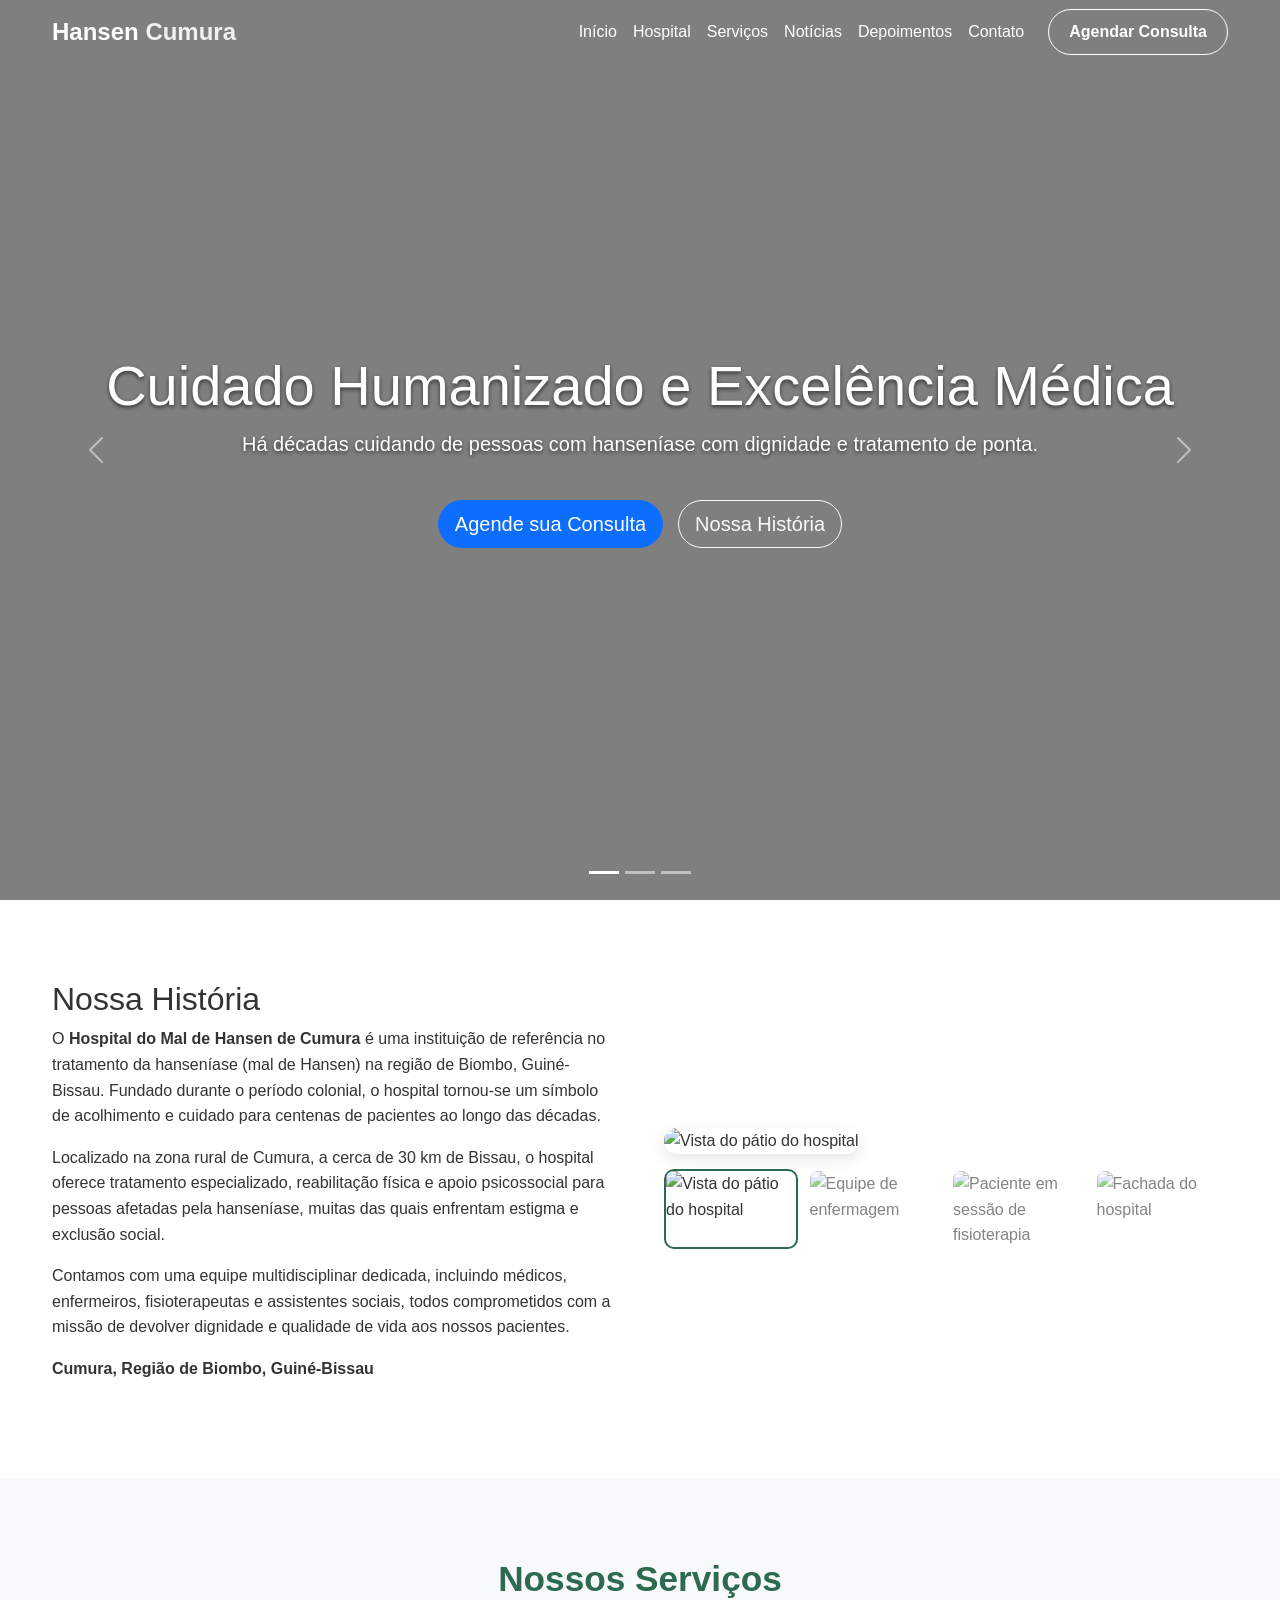
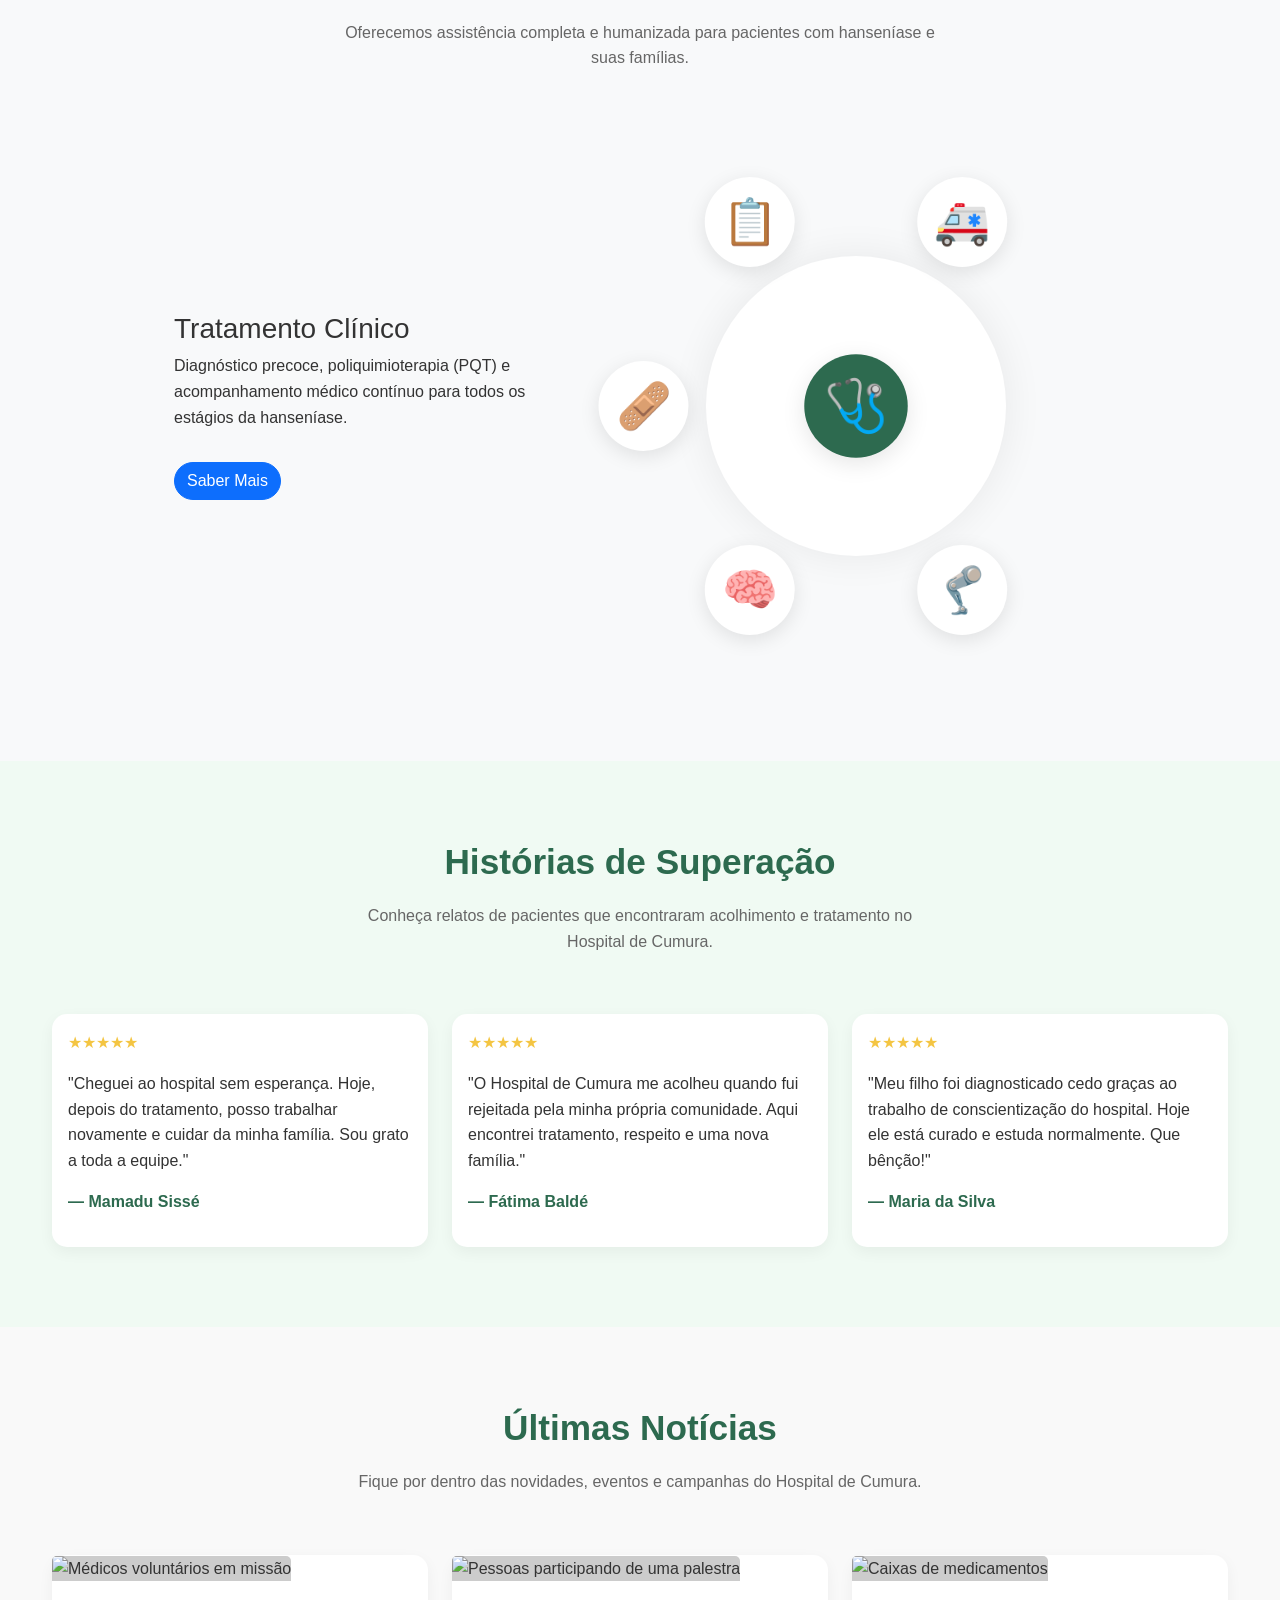
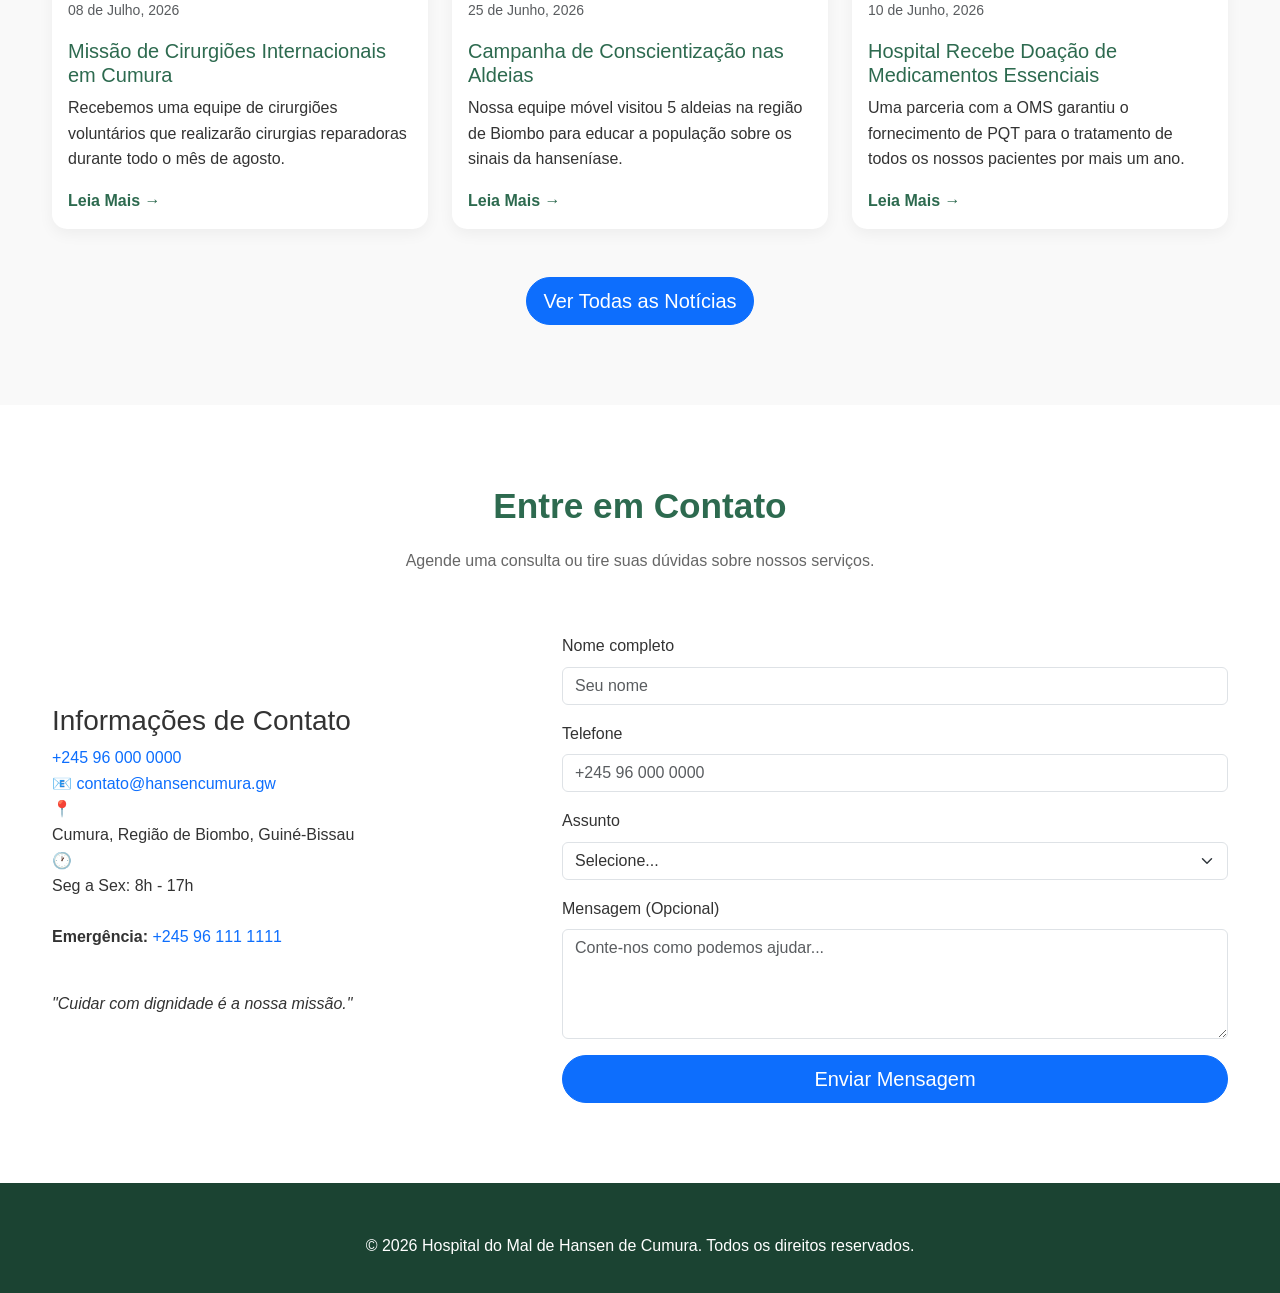
==== index.html @ 7d4d3e8c "Add files via upload" ====
<!DOCTYPE html>
<html lang="pt-BR">
<head>
    <meta charset="UTF-8">
    <meta name="viewport" content="width=device-width, initial-scale=1.0">
    <title>Hospital do Mal de Hansen de Cumura</title>
    <!-- Bootstrap CSS -->
    <link href="https://cdn.jsdelivr.net/npm/bootstrap@5.3.3/dist/css/bootstrap.min.css" rel="stylesheet" integrity="sha384-QWTKZyjpPEjISv5WaRU9OFeRpok6YctnYmDr5pNlyT2bRjXh0JMhjY6hW+ALEwIH" crossorigin="anonymous">
    <link rel="stylesheet" href="style.css">
</head>
<body>

    <!-- Preloader -->
    <div class="preloader">
        <div class="spinner"></div>
    </div>

    <!-- Header -->
    <header class="fixed-top">
        <nav class="navbar navbar-expand-lg" id="mainNavbar">
            <div class="container">
                <a class="navbar-brand logo" href="#">Hansen <span>Cumura</span></a>
                <button class="navbar-toggler" type="button" data-bs-toggle="collapse" data-bs-target="#navLinks" aria-controls="navLinks" aria-expanded="false" aria-label="Toggle navigation">
                    <span class="navbar-toggler-icon"></span>
                </button>
                <div class="collapse navbar-collapse" id="navLinks">
                    <ul class="navbar-nav ms-auto mb-2 mb-lg-0 align-items-center">
                        <li class="nav-item"><a class="nav-link" href="#home">Início</a></li>
                        <li class="nav-item"><a class="nav-link" href="#sobre">Hospital</a></li>
                        <li class="nav-item"><a class="nav-link" href="#servicos">Serviços</a></li>
                        <li class="nav-item"><a class="nav-link" href="noticias.php">Notícias</a></li>
                        <li class="nav-item"><a class="nav-link" href="#depoimentos">Depoimentos</a></li>
                        <li class="nav-item"><a class="nav-link" href="#contato">Contato</a></li>
                        <li class="nav-item ms-lg-3"><a href="#contato" class="btn btn-agendar rounded-pill">Agendar Consulta</a></li>
                    </ul>
                </div>
            </div>
        </nav>
    </header>

    <!-- Hero -->
    <section class="hero" id="home">
        <div id="heroCarousel" class="carousel slide carousel-fade" data-bs-ride="carousel" data-bs-interval="8000">
            <div class="carousel-indicators">
                <button type="button" data-bs-target="#heroCarousel" data-bs-slide-to="0" class="active" aria-current="true" aria-label="Slide 1"></button>
                <button type="button" data-bs-target="#heroCarousel" data-bs-slide-to="1" aria-label="Slide 2"></button>
                <button type="button" data-bs-target="#heroCarousel" data-bs-slide-to="2" aria-label="Slide 3"></button>
            </div>
            <div class="carousel-inner">
                <div class="carousel-item active" style="background-image: url('images/hero-1.jpg');">
                    <div class="carousel-caption d-flex flex-column justify-content-center h-100">
                        <h1 class="display-4">Cuidado Humanizado e Excelência Médica</h1>
                        <p class="lead">Há décadas cuidando de pessoas com hanseníase com dignidade e tratamento de ponta.</p>
                        <div class="hero-buttons mt-4">
                            <a href="#contato" class="btn btn-primary btn-lg rounded-pill">Agende sua Consulta</a>
                            <a href="#sobre" class="btn btn-outline-light btn-lg rounded-pill">Nossa História</a>
                        </div>
                    </div>
                </div>
                <div class="carousel-item" style="background-image: url('images/hero-2.jpg');">
                    <div class="carousel-caption d-flex flex-column justify-content-center h-100">
                        <h1 class="display-4">Reabilitação que Transforma Vidas</h1>
                        <p class="lead">Oferecemos fisioterapia e apoio para a reintegração social dos nossos pacientes.</p>
                        <div class="hero-buttons mt-4">
                            <a href="#servicos" class="btn btn-primary btn-lg rounded-pill">Nossos Serviços</a>
                            <a href="#depoimentos" class="btn btn-outline-light btn-lg rounded-pill">Histórias Reais</a>
                        </div>
                    </div>
                </div>
                <div class="carousel-item" style="background-image: url('images/hero-3.jpg');">
                    <div class="carousel-caption d-flex flex-column justify-content-center h-100">
                        <h1 class="display-4">Junte-se à Nossa Missão</h1>
                        <p class="lead">Sua doação ajuda a manter o tratamento gratuito e a combater o estigma da hanseníase.</p>
                        <div class="hero-buttons mt-4">
                            <a href="#contato" class="btn btn-primary btn-lg rounded-pill">Faça uma Doação</a>
                            <a href="noticias.php" class="btn btn-outline-light btn-lg rounded-pill">Últimas Notícias</a>
                        </div>
                    </div>
                </div>
            </div>
            <button class="carousel-control-prev" type="button" data-bs-target="#heroCarousel" data-bs-slide="prev">
                <span class="carousel-control-prev-icon" aria-hidden="true"></span>
                <span class="visually-hidden">Anterior</span>
            </button>
            <button class="carousel-control-next" type="button" data-bs-target="#heroCarousel" data-bs-slide="next">
                <span class="carousel-control-next-icon" aria-hidden="true"></span>
                <span class="visually-hidden">Próximo</span>
            </button>
        </div>
    </section>

    <!-- Sobre -->
    <section id="sobre">
        <div class="container">
            <div class="row align-items-center g-5">
                <div class="col-lg-6 fade-up">
                    <h2>Nossa História</h2>
                    <p>O <strong>Hospital do Mal de Hansen de Cumura</strong> é uma instituição de referência no tratamento da hanseníase (mal de Hansen) na região de Biombo, Guiné-Bissau. Fundado durante o período colonial, o hospital tornou-se um símbolo de acolhimento e cuidado para centenas de pacientes ao longo das décadas.</p>
                    <p>Localizado na zona rural de Cumura, a cerca de 30 km de Bissau, o hospital oferece tratamento especializado, reabilitação física e apoio psicossocial para pessoas afetadas pela hanseníase, muitas das quais enfrentam estigma e exclusão social.</p>
                    <p>Contamos com uma equipe multidisciplinar dedicada, incluindo médicos, enfermeiros, fisioterapeutas e assistentes sociais, todos comprometidos com a missão de devolver dignidade e qualidade de vida aos nossos pacientes.</p>
                    <p><strong>Cumura, Região de Biombo, Guiné-Bissau</strong></p>
                </div>
                <div class="col-lg-6 fade-up">
                    <div class="galeria-main-image">
                        <img src="img/patio_3.jpeg" alt="Vista do pátio do hospital" id="mainGalleryImage">
                    </div>
                    <div class="galeria-thumbnails">
                        <img src="img/patio_1.jpeg" alt="Vista do pátio do hospital" class="thumbnail active">
                        <img src="img/patio_10.jpeg" alt="Equipe de enfermagem" class="thumbnail">
                        <img src="img/patio_2.jpeg" alt="Paciente em sessão de fisioterapia" class="thumbnail">
                        <img src="img/patio_6.jpeg" alt="Fachada do hospital" class="thumbnail">
                    </div>
                </div>
            </div>
        </div>
    </section>

    <!-- Serviços -->
    <section id="servicos" class="servicos-circle-bg">
        <div class="container">
            <h2 class="section-title fade-up">Nossos Serviços</h2>
            <p class="section-subtitle fade-up">Oferecemos assistência completa e humanizada para pacientes com hanseníase e suas famílias.</p>

            <div class="services-circle-container fade-up">
                <div class="service-details-content">
                    <h3 id="service-circle-title"></h3>
                    <p id="service-circle-details"></p>
                    <a href="#contato" class="btn btn-primary rounded-pill mt-3">Saber Mais</a>
                </div>
                <div class="service-wheel-wrapper">
                    <div class="service-wheel">
                        <!-- Itens serão gerados por JS -->
                    </div>
                </div>
            </div>
        </div>
    </section>

    <!-- Depoimentos -->
    <section class="depoimentos" id="depoimentos">
        <div class="container">
            <h2 class="section-title fade-up">Histórias de Superação</h2>
            <p class="section-subtitle fade-up">Conheça relatos de pacientes que encontraram acolhimento e tratamento no Hospital de Cumura.</p>
            <div class="row g-4">
                <div class="col-lg-4 fade-up">
                    <div class="depoimento-card card h-100">
                        <div class="card-body">
                            <div class="stars">★★★★★</div>
                            <p class="card-text">"Cheguei ao hospital sem esperança. Hoje, depois do tratamento, posso trabalhar novamente e cuidar da minha família. Sou grato a toda a equipe."</p>
                            <p class="paciente">— Mamadu Sissé</p>
                        </div>
                    </div>
                </div>
                <div class="col-lg-4 fade-up">
                    <div class="depoimento-card card h-100">
                        <div class="card-body">
                            <div class="stars">★★★★★</div>
                            <p class="card-text">"O Hospital de Cumura me acolheu quando fui rejeitada pela minha própria comunidade. Aqui encontrei tratamento, respeito e uma nova família."</p>
                            <p class="paciente">— Fátima Baldé</p>
                        </div>
                    </div>
                </div>
                <div class="col-lg-4 fade-up">
                    <div class="depoimento-card card h-100">
                        <div class="card-body">
                            <div class="stars">★★★★★</div>
                            <p class="card-text">"Meu filho foi diagnosticado cedo graças ao trabalho de conscientização do hospital. Hoje ele está curado e estuda normalmente. Que bênção!"</p>
                            <p class="paciente">— Maria da Silva</p>
                        </div>
                    </div>
                </div>
            </div>
        </div>
    </section>

    <!-- Notícias -->
    <section id="noticias">
        <div class="container">
            <h2 class="section-title fade-up">Últimas Notícias</h2>
            <p class="section-subtitle fade-up">Fique por dentro das novidades, eventos e campanhas do Hospital de Cumura.</p>
            <div class="row g-4">
                <!-- Exemplo de notícia 1 -->
                <div class="col-lg-4 col-md-6 fade-up">
                    <div class="card-noticia card h-100">
                        <picture>
                            <source srcset="images/medicos-estrangeiros.webp" type="image/webp">
                            <img src="images/medicos-estrangeiros.jpg" class="card-img-top" alt="Médicos voluntários em missão" loading="lazy" decoding="async" style="background-color: #ccc;">
                        </picture>
                        <div class="card-body d-flex flex-column">
                            <p class="card-text"><small class="text-muted">08 de Julho, 2026</small></p>
                            <h5 class="card-title">Missão de Cirurgiões Internacionais em Cumura</h5>
                            <p class="card-text">Recebemos uma equipe de cirurgiões voluntários que realizarão cirurgias reparadoras durante todo o mês de agosto.</p>
                            <a href="noticias.php?id=missao-cirurgioes-2026" class="btn-leia-mais mt-auto">Leia Mais →</a>
                        </div>
                    </div>
                </div>
                <div class="col-lg-4 col-md-6 fade-up">
                    <div class="card-noticia card h-100">
                        <picture>
                            <source srcset="images/campanha-conscientizacao.webp" type="image/webp">
                            <img src="images/campanha-conscientizacao.jpg" class="card-img-top" alt="Pessoas participando de uma palestra" loading="lazy" decoding="async" style="background-color: #ccc;">
                        </picture>
                        <div class="card-body d-flex flex-column">
                            <p class="card-text"><small class="text-muted">25 de Junho, 2026</small></p>
                            <h5 class="card-title">Campanha de Conscientização nas Aldeias</h5>
                            <p class="card-text">Nossa equipe móvel visitou 5 aldeias na região de Biombo para educar a população sobre os sinais da hanseníase.</p>
                            <a href="noticias.php?id=campanha-conscientizacao-jun-2026" class="btn-leia-mais mt-auto">Leia Mais →</a>
                        </div>
                    </div>
                </div>
                <div class="col-lg-4 col-md-6 fade-up">
                    <div class="card-noticia card h-100">
                        <picture>
                            <source srcset="images/doacao-medicamentos.webp" type="image/webp">
                            <img src="images/doacao-medicamentos.jpg" class="card-img-top" alt="Caixas de medicamentos" loading="lazy" decoding="async" style="background-color: #ccc;">
                        </picture>
                        <div class="card-body d-flex flex-column">
                            <p class="card-text"><small class="text-muted">10 de Junho, 2026</small></p>
                            <h5 class="card-title">Hospital Recebe Doação de Medicamentos Essenciais</h5>
                            <p class="card-text">Uma parceria com a OMS garantiu o fornecimento de PQT para o tratamento de todos os nossos pacientes por mais um ano.</p>
                            <a href="noticias.php?id=doacao-medicamentos-oms-2026" class="btn-leia-mais mt-auto">Leia Mais →</a>
                        </div>
                    </div>
                </div>
            </div>
            <div class="text-center mt-5 fade-up">
                <a href="noticias.php" class="btn btn-primary btn-lg rounded-pill">Ver Todas as Notícias</a>
            </div>
        </div>
    </section>

    <!-- Contato / Agendamento -->
    <section id="contato">
        <div class="container">
            <h2 class="section-title fade-up">Entre em Contato</h2>
            <p class="section-subtitle fade-up">Agende uma consulta ou tire suas dúvidas sobre nossos serviços.</p>
            <div class="row g-5 align-items-center">
                <div class="col-lg-5 fade-up">
                    <h3>Informações de Contato</h3>
                    <div class="info-item"><span></span> <a href="tel:+245960000000" class="text-decoration-none">+245 96 000 0000</a></div>
                    <div class="info-item"><span>📧</span> <a href="mailto:contato@hansencumura.gw" class="text-decoration-none">contato@hansencumura.gw</a></div>
                    <div class="info-item"><span>📍</span> <p class="mb-0">Cumura, Região de Biombo, Guiné-Bissau</p></div>
                    <div class="info-item"><span>🕐</span> <p class="mb-0">Seg a Sex: 8h - 17h</p></div>
                    <br>
                    <p><strong>Emergência:</strong> <a href="tel:+245961111111" class="text-decoration-none">+245 96 111 1111</a></p>
                    <br>
                    <p><em>"Cuidar com dignidade é a nossa missão."</em></p>
                </div>
                <div class="col-lg-7 fade-up">
                    <form id="formAgendamento">
                        <div class="mb-3">
                            <label for="nome" class="form-label">Nome completo</label>
                            <input type="text" class="form-control" id="nome" placeholder="Seu nome" required>
                        </div>
                        <div class="mb-3">
                            <label for="telefone" class="form-label">Telefone</label>
                            <input type="tel" class="form-control" id="telefone" placeholder="+245 96 000 0000" required>
                        </div>
                        <div class="mb-3">
                            <label for="assunto" class="form-label">Assunto</label>
                            <select class="form-select" id="assunto" required>
                                <option value="">Selecione...</option>
                                <option>Agendamento de Consulta</option>
                                <option>Informações sobre Tratamento</option>
                                <option>Visita Domiciliar</option>
                                <option>Apoio Psicossocial</option>
                                <option>Doações e Parcerias</option>
                                <option>Outro</option>
                            </select>
                        </div>
                        <div class="mb-3">
                            <label for="mensagem" class="form-label">Mensagem (Opcional)</label>
                            <textarea class="form-control" id="mensagem" rows="4" placeholder="Conte-nos como podemos ajudar..."></textarea>
                        </div>
                        <button type="submit" class="btn btn-primary w-100 btn-lg rounded-pill btn-submit">Enviar Mensagem</button>
                    </form>
                </div>
            </div>
        </div>
    </section>

    <!-- Footer -->
    <footer class="text-white text-center">
        <div class="container">
            <p class="mb-1">&copy; 2026 Hospital do Mal de Hansen de Cumura. Todos os direitos reservados.</p>
        </div>
    </footer>

    <!-- Botão Voltar ao Topo -->
    <button id="backToTopBtn" title="Voltar ao topo">↑</button>

    <!-- Service Modal -->
    <div class="modal fade" id="serviceModal" tabindex="-1" aria-labelledby="serviceModalLabel" aria-hidden="true">
      <div class="modal-dialog modal-dialog-centered modal-lg">
        <div class="modal-content">
          <div class="modal-header">
            <h5 class="modal-title" id="serviceModalLabel">
                <span class="modal-icon me-2"></span>
                <span class="modal-title-text"></span>
            </h5>
            <button type="button" class="btn-close" data-bs-dismiss="modal" aria-label="Close"></button>
          </div>
          <div class="modal-body">
          </div>
          <div class="modal-footer">
            <button type="button" class="btn btn-secondary rounded-pill" data-bs-dismiss="modal">Fechar</button>
            <a href="#contato" class="btn btn-primary rounded-pill" id="modalAgendarBtn">Agendar Consulta</a>
          </div>
        </div>
      </div>
    </div>

    <!-- Bootstrap JS Bundle -->
    <script src="https://cdn.jsdelivr.net/npm/bootstrap@5.3.3/dist/js/bootstrap.bundle.min.js" integrity="sha384-YvpcrYf0tY3lHB60NNkmXc5s9fDVZLESaAA55NDzOxhy9GkcIdslK1eN7N6jIeHz" crossorigin="anonymous"></script>
    <script src="script.js"></script>
</body>
</html>
---- style.css ----
/* ============================================
   RESET E CONFIGURAÇÕES GLOBAIS
   (Bootstrap já faz a maior parte do reset)
   ============================================ */
* {
    margin: 0;
    padding: 0;
    box-sizing: border-box;
}

:root {
    --bs-primary: #2d6a4f;
    --bs-primary-rgb: 45, 106, 79;
    --bs-secondary: #40916c;
    --bs-secondary-rgb: 64, 145, 108;
    --bs-body-font-family: 'Segoe UI', Tahoma, Geneva, Verdana, sans-serif;
    --bs-body-color: #333;
}

body {
    font-family: var(--bs-body-font-family);
    line-height: 1.6;
    color: var(--bs-body-color);
    scroll-padding-top: 70px; /* Ajusta o alvo do scroll por causa do header fixo */
}

.container {
    max-width: 1200px;
}

section {
    padding: 80px 20px;
}

.section-title {
    text-align: center;
    font-size: 2.2rem;
    font-weight: 700;
    color: #2d6a4f;
    margin-bottom: 20px;
}

.section-subtitle {
    text-align: center;
    max-width: 600px;
    margin: 0 auto 60px;
    color: #666;
}

/* ============================================
   HEADER / NAVEGAÇÃO
   ============================================ */
.navbar {
    transition: background-color 0.4s ease, box-shadow 0.4s ease;
}

.logo {
    font-size: 1.5rem;
    font-weight: 700;
}

/* Estilos do Header Transparente */
.navbar:not(.scrolled) {
    background: transparent !important;
}

.navbar:not(.scrolled) .logo { color: #fff; }
.navbar:not(.scrolled) .logo span { color: #f0f0f0; }
.navbar:not(.scrolled) .nav-link { color: #fff; }
.navbar:not(.scrolled) .nav-link:hover { color: rgba(255, 255, 255, 0.8); }
.navbar:not(.scrolled) .btn-agendar {
    border-color: #fff;
    color: #fff !important;
}
.navbar:not(.scrolled) .navbar-toggler-icon {
    background-image: url("data:image/svg+xml,%3csvg xmlns='http://www.w3.org/2000/svg' viewBox='0 0 30 30'%3e%3cpath stroke='rgba%28255, 255, 255, 1%29' stroke-linecap='round' stroke-miterlimit='10' stroke-width='2' d='M4 7h22M4 15h22M4 23h22'/%3e%3c/svg%3e");
}

/* Estilos do Header com Scroll */
.navbar.scrolled {
    background: #fff !important;
    box-shadow: 0 2px 10px rgba(0, 0, 0, 0.1);
}

.navbar.scrolled .logo { color: #2d6a4f; }
.navbar.scrolled .logo span { color: #1b4332; }
.navbar.scrolled .nav-link { color: #333; }
.navbar.scrolled .nav-link:hover { color: #2d6a4f; }
.navbar.scrolled .btn-agendar {
    background-color: var(--bs-primary);
    border-color: var(--bs-primary);
    color: #fff !important;
}
.navbar.scrolled .btn-agendar:hover {
    background-color: #1b4332;
    border-color: #1b4332;
}

.btn-agendar {
    padding: 10px 20px;
    font-weight: 600;
}

/* ============================================
   HERO
   ============================================ */
.hero {
    padding: 0;
    height: 100vh;
    color: #fff;
}

.carousel, .carousel-inner, .carousel-item {
    height: 100%;
}

.carousel-item {
    background-size: cover;
    background-position: center;
}

.carousel-item::before {
    content: '';
    position: absolute;
    top: 0;
    left: 0;
    width: 100%;
    height: 100%;
    background: rgba(0, 0, 0, 0.5);
}

.carousel-caption {
    position: static;
}

.carousel-caption h1, .carousel-caption .lead {
    text-shadow: 0 2px 4px rgba(0,0,0,0.6);
}

/* Animação do texto do slide */
.carousel-item .carousel-caption > * {
    opacity: 0;
    transform: translateY(30px);
    transition: opacity 0.8s cubic-bezier(0.23, 1, 0.32, 1), transform 0.8s cubic-bezier(0.23, 1, 0.32, 1);
}

.carousel-item.active .carousel-caption > * {
    opacity: 1;
    transform: translateY(0);
}

/* Atraso para criar efeito escalonado (stagger) */
.carousel-item.active .carousel-caption h1 { transition-delay: 0.4s; }
.carousel-item.active .carousel-caption .lead { transition-delay: 0.6s; }
.carousel-item.active .carousel-caption .hero-buttons { transition-delay: 0.8s; }

.hero-buttons {
    display: flex;
    gap: 15px;
    justify-content: center;
    flex-wrap: wrap;
}

/* ============================================
   BOTÕES
   ============================================ */
.btn-primary:hover {
    transform: translateY(-2px);
    box-shadow: 0 5px 15px rgba(0, 0, 0, 0.2);
}

/* ============================================
   SOBRE
   ============================================ */
.sobre-text {
    flex: 1;
    min-width: 300px;
}

.galeria-main-image img {
    width: 100%;
    height: 350px;
    object-fit: cover;
    border-radius: 15px;
    box-shadow: 0 5px 15px rgba(0,0,0,0.1);
    transition: all 0.3s ease;
    margin-bottom: 15px;
}

.galeria-thumbnails {
    display: grid;
    grid-template-columns: repeat(4, 1fr);
    gap: 10px;
}

.galeria-thumbnails .thumbnail {
    width: 100%;
    height: 80px;
    object-fit: cover;
    border-radius: 10px;
    cursor: pointer;
    opacity: 0.6;
    transition: opacity 0.3s, transform 0.3s;
    border: 2px solid transparent;
}

.galeria-thumbnails .thumbnail:hover {
    opacity: 1;
    transform: scale(1.05);
}

.galeria-thumbnails .thumbnail.active {
    opacity: 1;
    border-color: var(--bs-primary);
}

/* ============================================
   SERVIÇOS (CARDS)
   ============================================ */
.service-card {
    cursor: pointer;
}

.card {
    border: none;
    border-radius: 15px !important;
    transition: transform 0.3s, box-shadow 0.3s;
}

.card:hover {
    transform: translateY(-5px);
    box-shadow: 0 10px 30px rgba(0, 0, 0, 0.1) !important;
}

.card-icon {
    font-size: 2.5rem;
    margin-bottom: 15px;
    color: var(--bs-primary);
}

.card-title {
    color: var(--bs-primary);
    font-size: 1.25rem;
}

/* ============================================
   SERVIÇOS (CÍRCULO ROTATIVO)
   ============================================ */
.servicos-circle-bg {
    background-color: #f8f9fa;
    overflow: hidden;
}

.services-circle-container {
    display: flex;
    align-items: center;
    justify-content: center;
    gap: 2rem;
    min-height: 550px;
    position: relative;
}

.service-wheel-wrapper {
    position: relative;
    width: 500px;
    height: 500px;
    flex-shrink: 0;
}

.service-wheel {
    position: relative;
    width: 100%;
    height: 100%;
    border-radius: 50%;
    transition: transform 1.2s cubic-bezier(0.77, 0, 0.175, 1);
    /* A animação de rotação será controlada por JS */
}

.service-wheel::before {
    content: '';
    position: absolute;
    top: 50%;
    left: 50%;
    transform: translate(-50%, -50%);
    width: 60%;
    height: 60%;
    background: #fff;
    border-radius: 50%;
    box-shadow: 0 0 40px rgba(0,0,0,0.07);
}

.service-circle-item {
    position: absolute;
    top: 50%;
    left: 50%;
    width: 90px;
    height: 90px;
    margin: -45px; /* Metade da largura/altura para centralizar a origem da transformação */
    border-radius: 50%;
    background: #fff;
    display: flex;
    justify-content: center;
    align-items: center;
    box-shadow: 0 5px 20px rgba(0,0,0,0.1);
    cursor: pointer;
    transition: transform 0.4s ease, background-color 0.4s ease;
    z-index: 10;
}

.service-circle-item .service-icon {
    font-size: 2.8rem;
    transition: transform 0.4s ease;
}

.service-circle-item.active {
    background-color: var(--bs-primary);
    color: #fff;
    transform: scale(1.15) !important; /* !important para sobrepor o transform de posicionamento */
    z-index: 20;
}

.service-details-content {
    max-width: 400px;
    text-align: left;
    position: relative;
    z-index: 5;
}

.service-details-content h3,
.service-details-content p {
    transition: opacity 0.5s ease-in-out;
}

.service-details-content.fade-out h3,
.service-details-content.fade-out p {
    opacity: 0;
}

/* ============================================
   DEPOIMENTOS
   ============================================ */
.depoimentos {
    background: #f0faf3;
}

.depoimento-card {
    box-shadow: 0 5px 15px rgba(0, 0, 0, 0.05) !important;
}

.stars {
    color: #f4c542;
    margin-bottom: 15px;
}

.paciente {
    font-weight: 600;
    color: var(--bs-primary);
    font-style: normal;
}

/* ============================================
   NOTÍCIAS
   ============================================ */
#noticias {
    background: #f9f9f9;
}

.card-noticia {
    box-shadow: 0 5px 15px rgba(0, 0, 0, 0.05) !important;
}

.card-noticia .card-img-top {
    height: 200px;
    object-fit: cover;
}

.btn-leia-mais {
    color: var(--bs-primary);
    text-decoration: none;
    font-weight: 600;
    align-self: flex-start;
}

.btn-leia-mais:hover {
    text-decoration: underline;
}

/* ============================================
   CONTATO / FORMULÁRIO
   ============================================ */
.contato-info h3 {
    color: var(--bs-primary);
    margin-bottom: 20px;
}

.contato-info .info-item {
    margin-bottom: 15px;
    color: #555 !important;
    display: flex;
    align-items: center;
    gap: 15px;
    font-size: 1rem;
}

.contato-info .info-item a, .contato-info p a {
    color: #555 !important;
    text-decoration: none;
}

.form-control:focus, .form-select:focus {
    box-shadow: none;
    border-color: var(--bs-primary);
}

/* ============================================
   MODAL
   ============================================ */
.modal-header {
    border-bottom: 1px solid #dee2e6;
}

.modal-title {
    color: var(--bs-primary);
    display: flex;
    align-items: center;
}

.modal-icon {
    font-size: 1.8rem;
}

/* ============================================
   FOOTER
   ============================================ */
footer {
    background: #1b4332;
    padding: 50px 20px 30px;
}

.footer-trust {
    display: flex;
    justify-content: center;
    align-items: center;
    gap: 40px;
    margin-bottom: 30px;
    flex-wrap: wrap;
}

.trust-seal {
    display: flex;
    align-items: center;
    gap: 10px;
    opacity: 0.8;
    transition: opacity 0.3s;
}

.trust-seal:hover {
    opacity: 1;
}

.trust-seal span {
    font-size: 2.5rem;
}

.trust-seal p {
    font-size: 0.9rem;
    margin: 0;
}

/* ============================================
   ANIMAÇÕES (ON SCROLL)
   ============================================ */
.fade-up {
    opacity: 0;
    transform: translateY(30px);
    transition: opacity 0.6s ease-out, transform 0.6s ease-out;
    transition-delay: var(--stagger-delay, 0s);
}

.fade-up.visible {
    opacity: 1;
    transform: translateY(0);
}

/* ============================================
   BOTÃO "VOLTAR AO TOPO"
   ============================================ */
#backToTopBtn {
    position: fixed;
    bottom: 30px;
    right: 30px;
    z-index: 99;
    border: none;
    background-color: var(--bs-primary);
    color: white;
    cursor: pointer;
    border-radius: 50%;
    width: 50px;
    height: 50px;
    font-size: 24px;
    box-shadow: 0 4px 12px rgba(0, 0, 0, 0.15);
    opacity: 0;
    visibility: hidden;
    transform: translateY(20px);
    transition: opacity 0.3s, visibility 0.3s, transform 0.3s;
}

#backToTopBtn.show {
    opacity: 1;
    visibility: visible;
    transform: translateY(0);
}

#backToTopBtn:hover {
    background-color: #1b4332;
}

/* ============================================
   PRELOADER
   ============================================ */
.preloader {
    position: fixed;
    top: 0;
    left: 0;
    width: 100%;
    height: 100%;
    background: #fff;
    display: flex;
    justify-content: center;
    align-items: center;
    z-index: 9999;
    transition: opacity 0.5s ease, visibility 0.5s ease;
}

.preloader.hidden {
    opacity: 0;
    visibility: hidden;
}

.spinner {
    width: 50px;
    height: 50px;
    border: 5px solid #f3f3f3;
    border-top: 5px solid var(--bs-primary);
    border-radius: 50%;
    animation: spin 1s linear infinite;
}

@keyframes spin {
    0% { transform: rotate(0deg); }
    100% { transform: rotate(360deg); }
}

/* ============================================
   RESPONSIVO
   ============================================ */
@media (max-width: 768px) {
    section {
        padding: 50px 20px;
    }

    .section-title {
        font-size: 1.8rem;
    }

    .section-subtitle {
        margin-bottom: 40px;
    }

    .hero {
        height: 70vh;
    }

    .galeria-thumbnails {
        grid-template-columns: repeat(auto-fit, minmax(70px, 1fr));
    }

    .services-circle-container {
        flex-direction: column;
        gap: 3rem;
    }
    .service-details-content {
        text-align: center;
        max-width: 500px;
        order: 1; /* Show text first */
    }
    .service-wheel-wrapper {
        order: 2;
    }
}

@media (max-width: 576px) {
    .service-wheel-wrapper {
        width: 320px;
        height: 320px;
    }
    .service-circle-item {
        width: 65px;
        height: 65px;
        margin: -32.5px;
    }
}

@media (max-width: 480px) {
    .hero-buttons .btn {
        width: 100%;
    }

    .footer-trust {
        gap: 25px;
    }

    #backToTopBtn {
        width: 45px;
        height: 45px;
        font-size: 20px;
        bottom: 20px;
        right: 20px;
    }
}
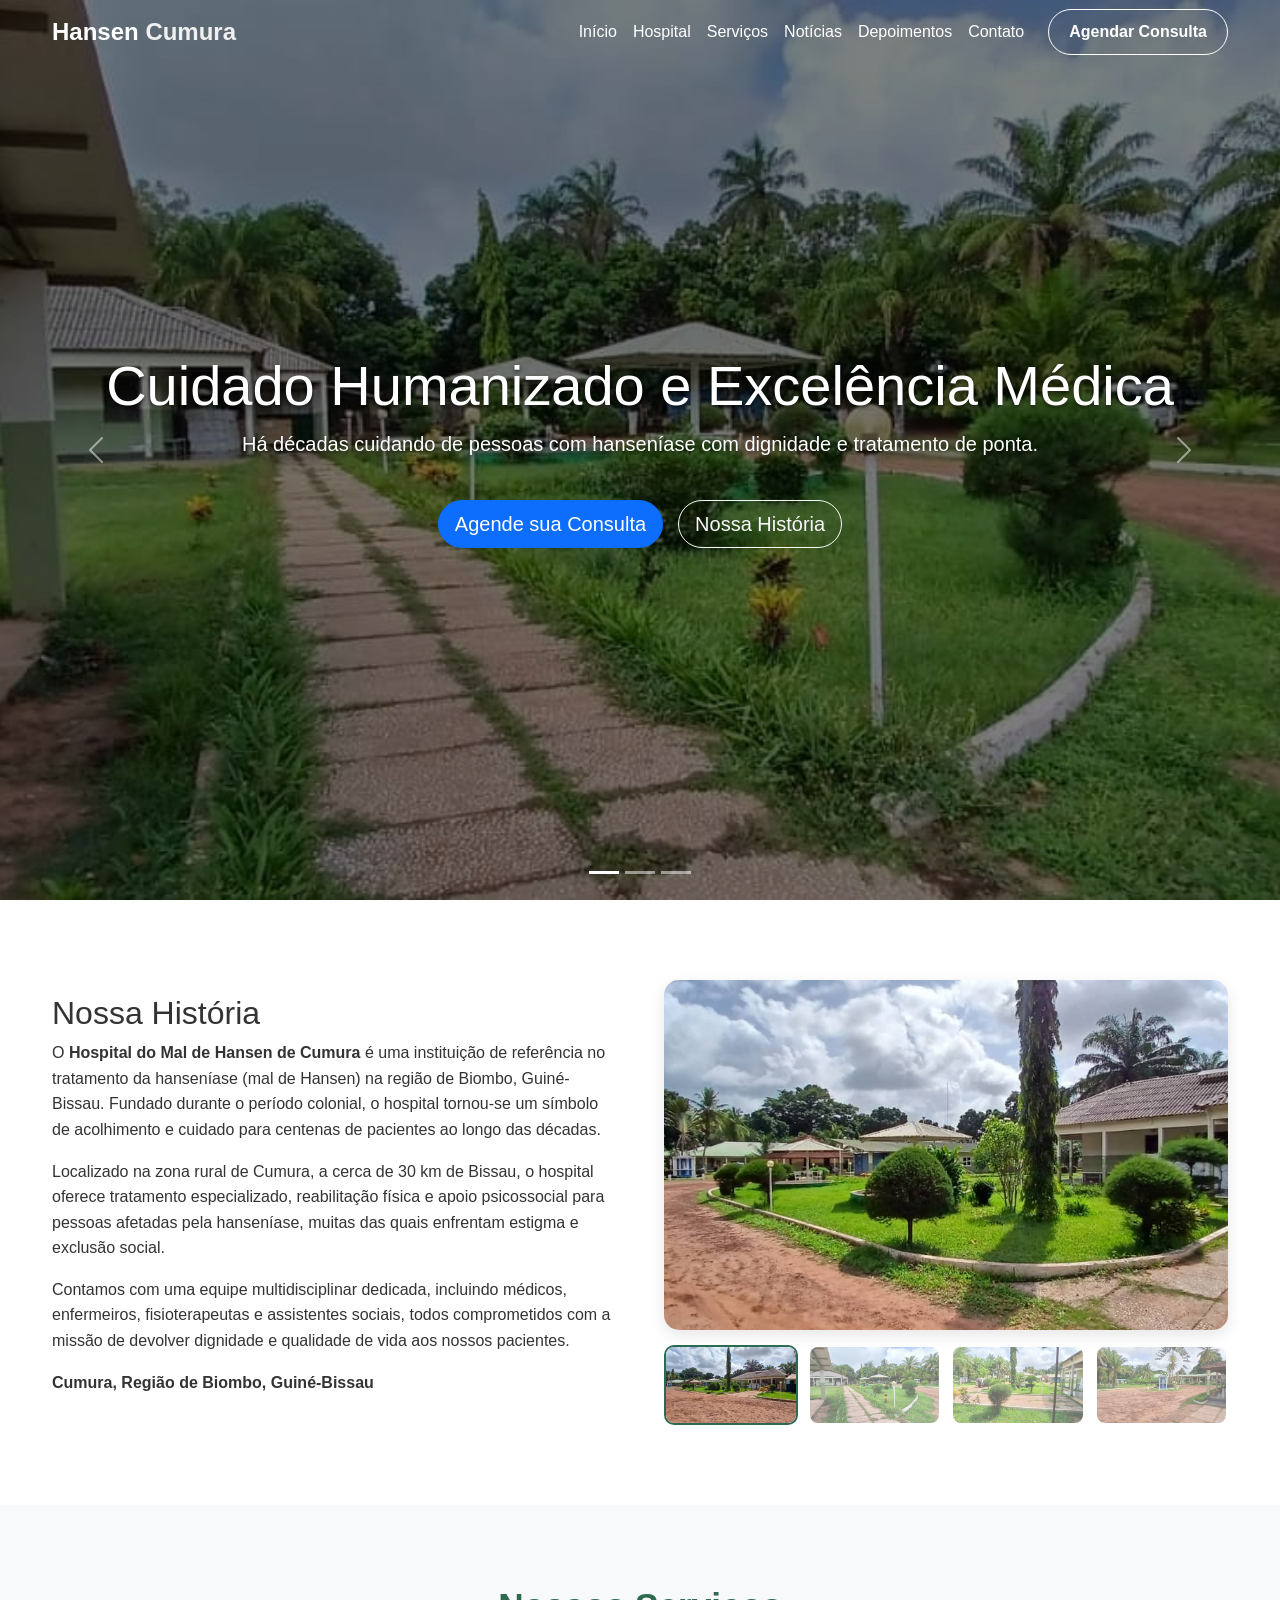
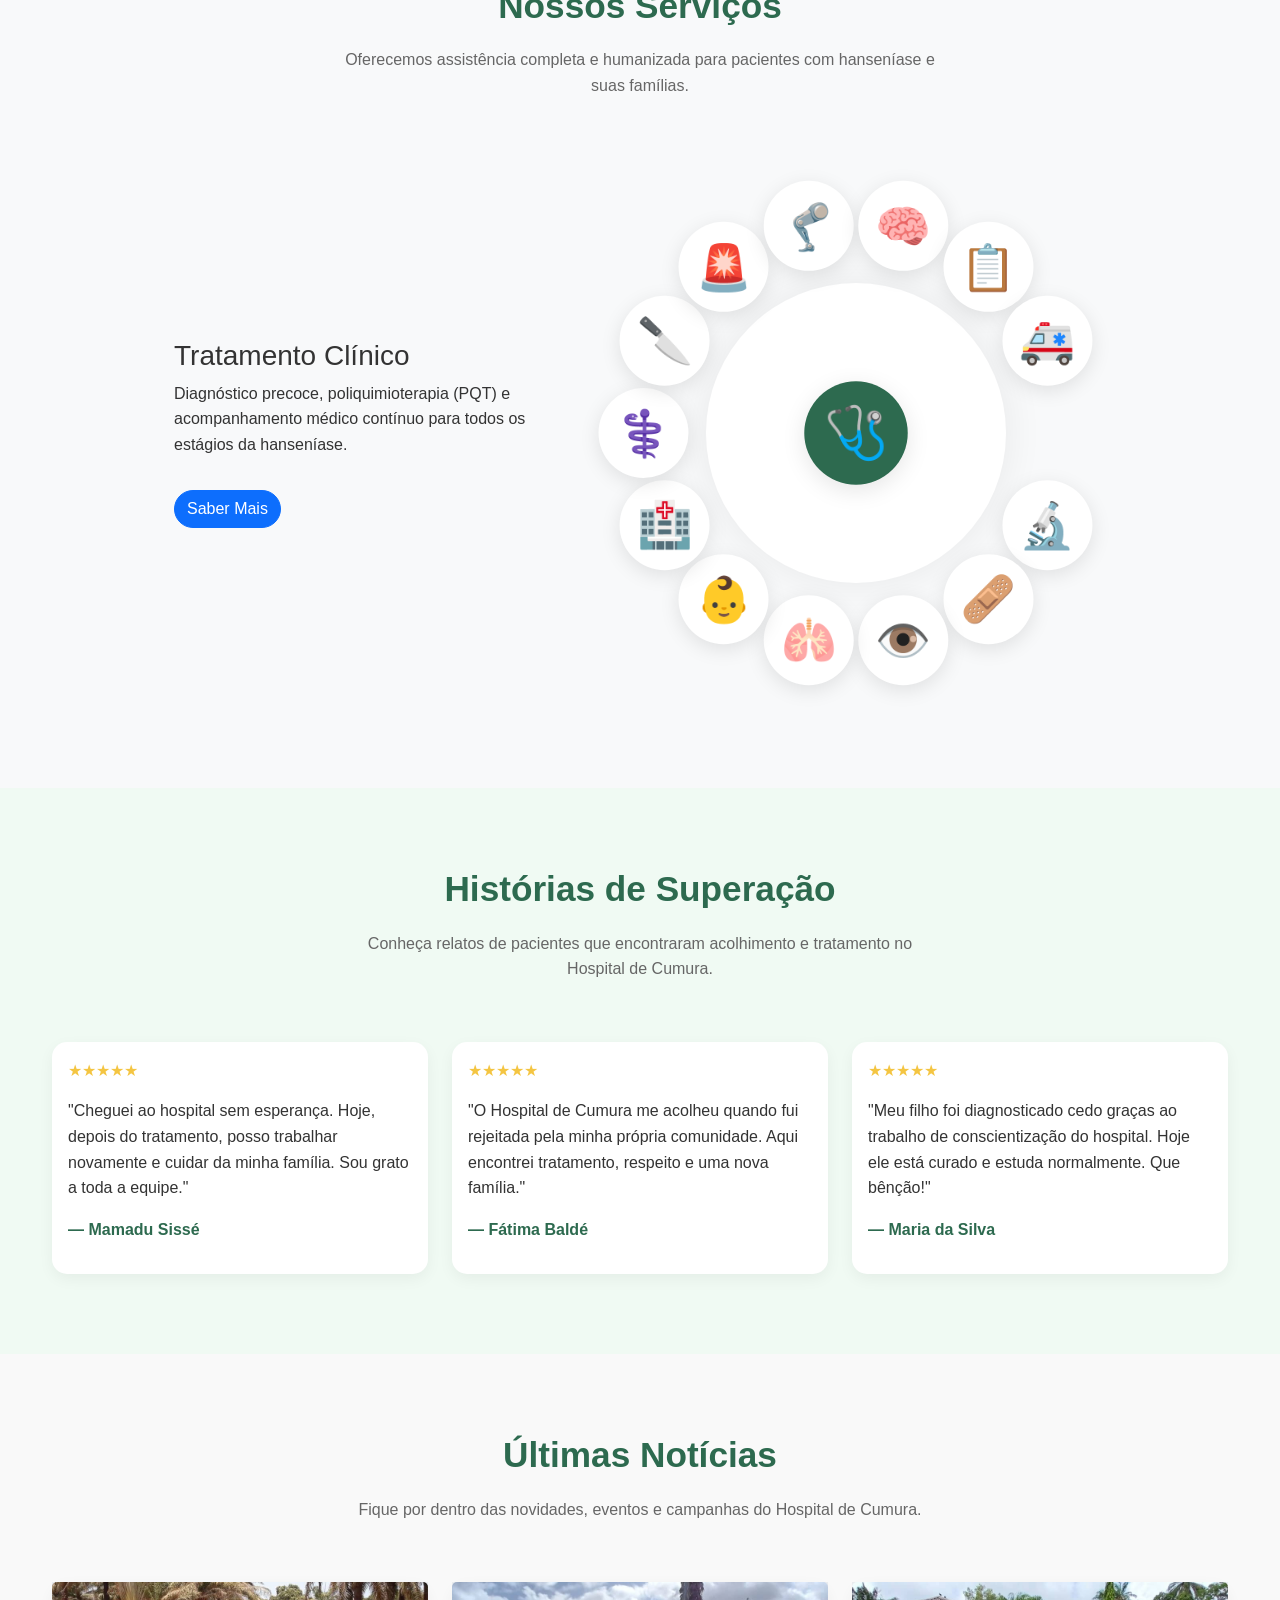
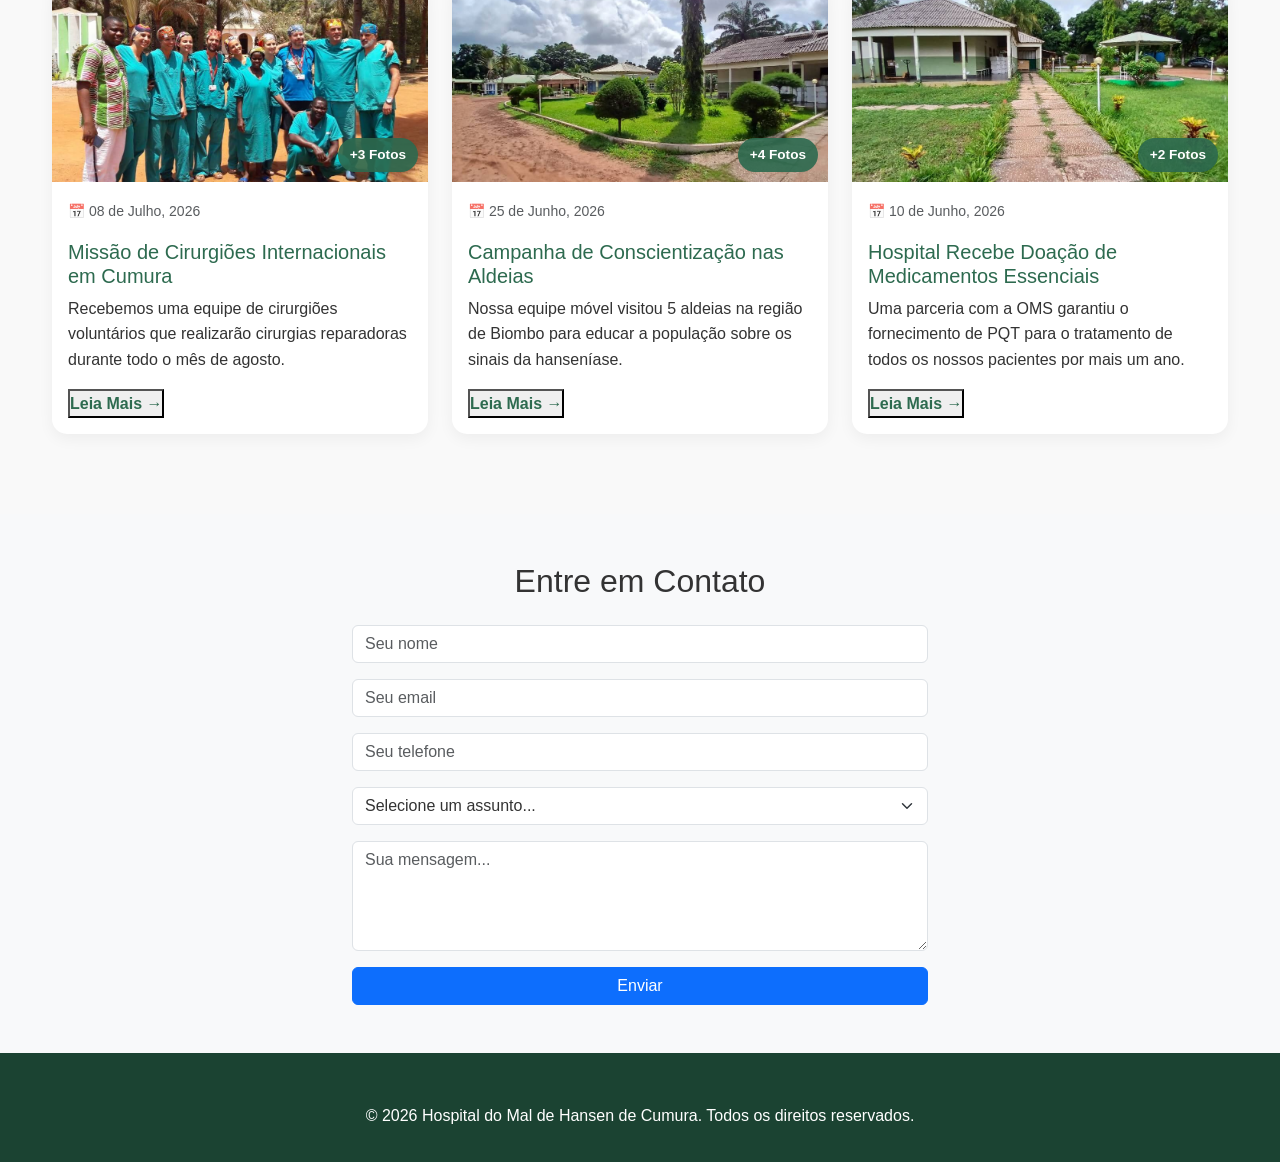
==== commit df3040e0: "Primeiro commit: subindo o projeto para o GitHub" ====
--- a/index.html
+++ b/index.html
@@ -1,317 +1,388 @@
-<!DOCTYPE html>
-<html lang="pt-BR">
-<head>
-    <meta charset="UTF-8">
-    <meta name="viewport" content="width=device-width, initial-scale=1.0">
-    <title>Hospital do Mal de Hansen de Cumura</title>
-    <!-- Bootstrap CSS -->
-    <link href="https://cdn.jsdelivr.net/npm/bootstrap@5.3.3/dist/css/bootstrap.min.css" rel="stylesheet" integrity="sha384-QWTKZyjpPEjISv5WaRU9OFeRpok6YctnYmDr5pNlyT2bRjXh0JMhjY6hW+ALEwIH" crossorigin="anonymous">
-    <link rel="stylesheet" href="style.css">
-</head>
-<body>
-
-    <!-- Preloader -->
-    <div class="preloader">
-        <div class="spinner"></div>
-    </div>
-
-    <!-- Header -->
-    <header class="fixed-top">
-        <nav class="navbar navbar-expand-lg" id="mainNavbar">
-            <div class="container">
-                <a class="navbar-brand logo" href="#">Hansen <span>Cumura</span></a>
-                <button class="navbar-toggler" type="button" data-bs-toggle="collapse" data-bs-target="#navLinks" aria-controls="navLinks" aria-expanded="false" aria-label="Toggle navigation">
-                    <span class="navbar-toggler-icon"></span>
-                </button>
-                <div class="collapse navbar-collapse" id="navLinks">
-                    <ul class="navbar-nav ms-auto mb-2 mb-lg-0 align-items-center">
-                        <li class="nav-item"><a class="nav-link" href="#home">Início</a></li>
-                        <li class="nav-item"><a class="nav-link" href="#sobre">Hospital</a></li>
-                        <li class="nav-item"><a class="nav-link" href="#servicos">Serviços</a></li>
-                        <li class="nav-item"><a class="nav-link" href="noticias.php">Notícias</a></li>
-                        <li class="nav-item"><a class="nav-link" href="#depoimentos">Depoimentos</a></li>
-                        <li class="nav-item"><a class="nav-link" href="#contato">Contato</a></li>
-                        <li class="nav-item ms-lg-3"><a href="#contato" class="btn btn-agendar rounded-pill">Agendar Consulta</a></li>
-                    </ul>
-                </div>
-            </div>
-        </nav>
-    </header>
-
-    <!-- Hero -->
-    <section class="hero" id="home">
-        <div id="heroCarousel" class="carousel slide carousel-fade" data-bs-ride="carousel" data-bs-interval="8000">
-            <div class="carousel-indicators">
-                <button type="button" data-bs-target="#heroCarousel" data-bs-slide-to="0" class="active" aria-current="true" aria-label="Slide 1"></button>
-                <button type="button" data-bs-target="#heroCarousel" data-bs-slide-to="1" aria-label="Slide 2"></button>
-                <button type="button" data-bs-target="#heroCarousel" data-bs-slide-to="2" aria-label="Slide 3"></button>
-            </div>
-            <div class="carousel-inner">
-                <div class="carousel-item active" style="background-image: url('images/hero-1.jpg');">
-                    <div class="carousel-caption d-flex flex-column justify-content-center h-100">
-                        <h1 class="display-4">Cuidado Humanizado e Excelência Médica</h1>
-                        <p class="lead">Há décadas cuidando de pessoas com hanseníase com dignidade e tratamento de ponta.</p>
-                        <div class="hero-buttons mt-4">
-                            <a href="#contato" class="btn btn-primary btn-lg rounded-pill">Agende sua Consulta</a>
-                            <a href="#sobre" class="btn btn-outline-light btn-lg rounded-pill">Nossa História</a>
-                        </div>
-                    </div>
-                </div>
-                <div class="carousel-item" style="background-image: url('images/hero-2.jpg');">
-                    <div class="carousel-caption d-flex flex-column justify-content-center h-100">
-                        <h1 class="display-4">Reabilitação que Transforma Vidas</h1>
-                        <p class="lead">Oferecemos fisioterapia e apoio para a reintegração social dos nossos pacientes.</p>
-                        <div class="hero-buttons mt-4">
-                            <a href="#servicos" class="btn btn-primary btn-lg rounded-pill">Nossos Serviços</a>
-                            <a href="#depoimentos" class="btn btn-outline-light btn-lg rounded-pill">Histórias Reais</a>
-                        </div>
-                    </div>
-                </div>
-                <div class="carousel-item" style="background-image: url('images/hero-3.jpg');">
-                    <div class="carousel-caption d-flex flex-column justify-content-center h-100">
-                        <h1 class="display-4">Junte-se à Nossa Missão</h1>
-                        <p class="lead">Sua doação ajuda a manter o tratamento gratuito e a combater o estigma da hanseníase.</p>
-                        <div class="hero-buttons mt-4">
-                            <a href="#contato" class="btn btn-primary btn-lg rounded-pill">Faça uma Doação</a>
-                            <a href="noticias.php" class="btn btn-outline-light btn-lg rounded-pill">Últimas Notícias</a>
-                        </div>
-                    </div>
-                </div>
-            </div>
-            <button class="carousel-control-prev" type="button" data-bs-target="#heroCarousel" data-bs-slide="prev">
-                <span class="carousel-control-prev-icon" aria-hidden="true"></span>
-                <span class="visually-hidden">Anterior</span>
-            </button>
-            <button class="carousel-control-next" type="button" data-bs-target="#heroCarousel" data-bs-slide="next">
-                <span class="carousel-control-next-icon" aria-hidden="true"></span>
-                <span class="visually-hidden">Próximo</span>
-            </button>
-        </div>
-    </section>
-
-    <!-- Sobre -->
-    <section id="sobre">
-        <div class="container">
-            <div class="row align-items-center g-5">
-                <div class="col-lg-6 fade-up">
-                    <h2>Nossa História</h2>
-                    <p>O <strong>Hospital do Mal de Hansen de Cumura</strong> é uma instituição de referência no tratamento da hanseníase (mal de Hansen) na região de Biombo, Guiné-Bissau. Fundado durante o período colonial, o hospital tornou-se um símbolo de acolhimento e cuidado para centenas de pacientes ao longo das décadas.</p>
-                    <p>Localizado na zona rural de Cumura, a cerca de 30 km de Bissau, o hospital oferece tratamento especializado, reabilitação física e apoio psicossocial para pessoas afetadas pela hanseníase, muitas das quais enfrentam estigma e exclusão social.</p>
-                    <p>Contamos com uma equipe multidisciplinar dedicada, incluindo médicos, enfermeiros, fisioterapeutas e assistentes sociais, todos comprometidos com a missão de devolver dignidade e qualidade de vida aos nossos pacientes.</p>
-                    <p><strong>Cumura, Região de Biombo, Guiné-Bissau</strong></p>
-                </div>
-                <div class="col-lg-6 fade-up">
-                    <div class="galeria-main-image">
-                        <img src="img/patio_3.jpeg" alt="Vista do pátio do hospital" id="mainGalleryImage">
-                    </div>
-                    <div class="galeria-thumbnails">
-                        <img src="img/patio_1.jpeg" alt="Vista do pátio do hospital" class="thumbnail active">
-                        <img src="img/patio_10.jpeg" alt="Equipe de enfermagem" class="thumbnail">
-                        <img src="img/patio_2.jpeg" alt="Paciente em sessão de fisioterapia" class="thumbnail">
-                        <img src="img/patio_6.jpeg" alt="Fachada do hospital" class="thumbnail">
-                    </div>
-                </div>
-            </div>
-        </div>
-    </section>
-
-    <!-- Serviços -->
-    <section id="servicos" class="servicos-circle-bg">
-        <div class="container">
-            <h2 class="section-title fade-up">Nossos Serviços</h2>
-            <p class="section-subtitle fade-up">Oferecemos assistência completa e humanizada para pacientes com hanseníase e suas famílias.</p>
-
-            <div class="services-circle-container fade-up">
-                <div class="service-details-content">
-                    <h3 id="service-circle-title"></h3>
-                    <p id="service-circle-details"></p>
-                    <a href="#contato" class="btn btn-primary rounded-pill mt-3">Saber Mais</a>
-                </div>
-                <div class="service-wheel-wrapper">
-                    <div class="service-wheel">
-                        <!-- Itens serão gerados por JS -->
-                    </div>
-                </div>
-            </div>
-        </div>
-    </section>
-
-    <!-- Depoimentos -->
-    <section class="depoimentos" id="depoimentos">
-        <div class="container">
-            <h2 class="section-title fade-up">Histórias de Superação</h2>
-            <p class="section-subtitle fade-up">Conheça relatos de pacientes que encontraram acolhimento e tratamento no Hospital de Cumura.</p>
-            <div class="row g-4">
-                <div class="col-lg-4 fade-up">
-                    <div class="depoimento-card card h-100">
-                        <div class="card-body">
-                            <div class="stars">★★★★★</div>
-                            <p class="card-text">"Cheguei ao hospital sem esperança. Hoje, depois do tratamento, posso trabalhar novamente e cuidar da minha família. Sou grato a toda a equipe."</p>
-                            <p class="paciente">— Mamadu Sissé</p>
-                        </div>
-                    </div>
-                </div>
-                <div class="col-lg-4 fade-up">
-                    <div class="depoimento-card card h-100">
-                        <div class="card-body">
-                            <div class="stars">★★★★★</div>
-                            <p class="card-text">"O Hospital de Cumura me acolheu quando fui rejeitada pela minha própria comunidade. Aqui encontrei tratamento, respeito e uma nova família."</p>
-                            <p class="paciente">— Fátima Baldé</p>
-                        </div>
-                    </div>
-                </div>
-                <div class="col-lg-4 fade-up">
-                    <div class="depoimento-card card h-100">
-                        <div class="card-body">
-                            <div class="stars">★★★★★</div>
-                            <p class="card-text">"Meu filho foi diagnosticado cedo graças ao trabalho de conscientização do hospital. Hoje ele está curado e estuda normalmente. Que bênção!"</p>
-                            <p class="paciente">— Maria da Silva</p>
-                        </div>
-                    </div>
-                </div>
-            </div>
-        </div>
-    </section>
-
-    <!-- Notícias -->
-    <section id="noticias">
-        <div class="container">
-            <h2 class="section-title fade-up">Últimas Notícias</h2>
-            <p class="section-subtitle fade-up">Fique por dentro das novidades, eventos e campanhas do Hospital de Cumura.</p>
-            <div class="row g-4">
-                <!-- Exemplo de notícia 1 -->
-                <div class="col-lg-4 col-md-6 fade-up">
-                    <div class="card-noticia card h-100">
-                        <picture>
-                            <source srcset="images/medicos-estrangeiros.webp" type="image/webp">
-                            <img src="images/medicos-estrangeiros.jpg" class="card-img-top" alt="Médicos voluntários em missão" loading="lazy" decoding="async" style="background-color: #ccc;">
-                        </picture>
-                        <div class="card-body d-flex flex-column">
-                            <p class="card-text"><small class="text-muted">08 de Julho, 2026</small></p>
-                            <h5 class="card-title">Missão de Cirurgiões Internacionais em Cumura</h5>
-                            <p class="card-text">Recebemos uma equipe de cirurgiões voluntários que realizarão cirurgias reparadoras durante todo o mês de agosto.</p>
-                            <a href="noticias.php?id=missao-cirurgioes-2026" class="btn-leia-mais mt-auto">Leia Mais →</a>
-                        </div>
-                    </div>
-                </div>
-                <div class="col-lg-4 col-md-6 fade-up">
-                    <div class="card-noticia card h-100">
-                        <picture>
-                            <source srcset="images/campanha-conscientizacao.webp" type="image/webp">
-                            <img src="images/campanha-conscientizacao.jpg" class="card-img-top" alt="Pessoas participando de uma palestra" loading="lazy" decoding="async" style="background-color: #ccc;">
-                        </picture>
-                        <div class="card-body d-flex flex-column">
-                            <p class="card-text"><small class="text-muted">25 de Junho, 2026</small></p>
-                            <h5 class="card-title">Campanha de Conscientização nas Aldeias</h5>
-                            <p class="card-text">Nossa equipe móvel visitou 5 aldeias na região de Biombo para educar a população sobre os sinais da hanseníase.</p>
-                            <a href="noticias.php?id=campanha-conscientizacao-jun-2026" class="btn-leia-mais mt-auto">Leia Mais →</a>
-                        </div>
-                    </div>
-                </div>
-                <div class="col-lg-4 col-md-6 fade-up">
-                    <div class="card-noticia card h-100">
-                        <picture>
-                            <source srcset="images/doacao-medicamentos.webp" type="image/webp">
-                            <img src="images/doacao-medicamentos.jpg" class="card-img-top" alt="Caixas de medicamentos" loading="lazy" decoding="async" style="background-color: #ccc;">
-                        </picture>
-                        <div class="card-body d-flex flex-column">
-                            <p class="card-text"><small class="text-muted">10 de Junho, 2026</small></p>
-                            <h5 class="card-title">Hospital Recebe Doação de Medicamentos Essenciais</h5>
-                            <p class="card-text">Uma parceria com a OMS garantiu o fornecimento de PQT para o tratamento de todos os nossos pacientes por mais um ano.</p>
-                            <a href="noticias.php?id=doacao-medicamentos-oms-2026" class="btn-leia-mais mt-auto">Leia Mais →</a>
-                        </div>
-                    </div>
-                </div>
-            </div>
-            <div class="text-center mt-5 fade-up">
-                <a href="noticias.php" class="btn btn-primary btn-lg rounded-pill">Ver Todas as Notícias</a>
-            </div>
-        </div>
-    </section>
-
-    <!-- Contato / Agendamento -->
-    <section id="contato">
-        <div class="container">
-            <h2 class="section-title fade-up">Entre em Contato</h2>
-            <p class="section-subtitle fade-up">Agende uma consulta ou tire suas dúvidas sobre nossos serviços.</p>
-            <div class="row g-5 align-items-center">
-                <div class="col-lg-5 fade-up">
-                    <h3>Informações de Contato</h3>
-                    <div class="info-item"><span></span> <a href="tel:+245960000000" class="text-decoration-none">+245 96 000 0000</a></div>
-                    <div class="info-item"><span>📧</span> <a href="mailto:contato@hansencumura.gw" class="text-decoration-none">contato@hansencumura.gw</a></div>
-                    <div class="info-item"><span>📍</span> <p class="mb-0">Cumura, Região de Biombo, Guiné-Bissau</p></div>
-                    <div class="info-item"><span>🕐</span> <p class="mb-0">Seg a Sex: 8h - 17h</p></div>
-                    <br>
-                    <p><strong>Emergência:</strong> <a href="tel:+245961111111" class="text-decoration-none">+245 96 111 1111</a></p>
-                    <br>
-                    <p><em>"Cuidar com dignidade é a nossa missão."</em></p>
-                </div>
-                <div class="col-lg-7 fade-up">
-                    <form id="formAgendamento">
-                        <div class="mb-3">
-                            <label for="nome" class="form-label">Nome completo</label>
-                            <input type="text" class="form-control" id="nome" placeholder="Seu nome" required>
-                        </div>
-                        <div class="mb-3">
-                            <label for="telefone" class="form-label">Telefone</label>
-                            <input type="tel" class="form-control" id="telefone" placeholder="+245 96 000 0000" required>
-                        </div>
-                        <div class="mb-3">
-                            <label for="assunto" class="form-label">Assunto</label>
-                            <select class="form-select" id="assunto" required>
-                                <option value="">Selecione...</option>
-                                <option>Agendamento de Consulta</option>
-                                <option>Informações sobre Tratamento</option>
-                                <option>Visita Domiciliar</option>
-                                <option>Apoio Psicossocial</option>
-                                <option>Doações e Parcerias</option>
-                                <option>Outro</option>
-                            </select>
-                        </div>
-                        <div class="mb-3">
-                            <label for="mensagem" class="form-label">Mensagem (Opcional)</label>
-                            <textarea class="form-control" id="mensagem" rows="4" placeholder="Conte-nos como podemos ajudar..."></textarea>
-                        </div>
-                        <button type="submit" class="btn btn-primary w-100 btn-lg rounded-pill btn-submit">Enviar Mensagem</button>
-                    </form>
-                </div>
-            </div>
-        </div>
-    </section>
-
-    <!-- Footer -->
-    <footer class="text-white text-center">
-        <div class="container">
-            <p class="mb-1">&copy; 2026 Hospital do Mal de Hansen de Cumura. Todos os direitos reservados.</p>
-        </div>
-    </footer>
-
-    <!-- Botão Voltar ao Topo -->
-    <button id="backToTopBtn" title="Voltar ao topo">↑</button>
-
-    <!-- Service Modal -->
-    <div class="modal fade" id="serviceModal" tabindex="-1" aria-labelledby="serviceModalLabel" aria-hidden="true">
-      <div class="modal-dialog modal-dialog-centered modal-lg">
-        <div class="modal-content">
-          <div class="modal-header">
-            <h5 class="modal-title" id="serviceModalLabel">
-                <span class="modal-icon me-2"></span>
-                <span class="modal-title-text"></span>
-            </h5>
-            <button type="button" class="btn-close" data-bs-dismiss="modal" aria-label="Close"></button>
-          </div>
-          <div class="modal-body">
-          </div>
-          <div class="modal-footer">
-            <button type="button" class="btn btn-secondary rounded-pill" data-bs-dismiss="modal">Fechar</button>
-            <a href="#contato" class="btn btn-primary rounded-pill" id="modalAgendarBtn">Agendar Consulta</a>
-          </div>
-        </div>
-      </div>
-    </div>
-
-    <!-- Bootstrap JS Bundle -->
-    <script src="https://cdn.jsdelivr.net/npm/bootstrap@5.3.3/dist/js/bootstrap.bundle.min.js" integrity="sha384-YvpcrYf0tY3lHB60NNkmXc5s9fDVZLESaAA55NDzOxhy9GkcIdslK1eN7N6jIeHz" crossorigin="anonymous"></script>
-    <script src="script.js"></script>
-</body>
-</html>+<!DOCTYPE html>
+<html lang="pt-BR">
+<head>
+    <meta charset="UTF-8">
+    <meta name="viewport" content="width=device-width, initial-scale=1.0">
+    <title>Hospital do Mal de Hansen de Cumura</title>
+    <!-- Bootstrap CSS -->
+    <link href="https://cdn.jsdelivr.net/npm/bootstrap@5.3.3/dist/css/bootstrap.min.css" rel="stylesheet" integrity="sha384-QWTKZyjpPEjISv5WaRU9OFeRpok6YctnYmDr5pNlyT2bRjXh0JMhjY6hW+ALEwIH" crossorigin="anonymous">
+    <link rel="stylesheet" href="style.css">
+</head>
+<body>
+
+    <!-- Preloader -->
+    <div class="preloader">
+        <div class="spinner"></div>
+    </div>
+
+    <!-- Header -->
+    <header class="fixed-top">
+        <nav class="navbar navbar-expand-lg" id="mainNavbar">
+            <div class="container">
+                <a class="navbar-brand logo" href="#">Hansen <span>Cumura</span></a>
+                <button class="navbar-toggler" type="button" data-bs-toggle="collapse" data-bs-target="#navLinks" aria-controls="navLinks" aria-expanded="false" aria-label="Toggle navigation">
+                    <span class="navbar-toggler-icon"></span>
+                </button>
+                <div class="collapse navbar-collapse" id="navLinks">
+                    <ul class="navbar-nav ms-auto mb-2 mb-lg-0 align-items-center">
+                        <li class="nav-item"><a class="nav-link" href="#home">Início</a></li>
+                        <li class="nav-item"><a class="nav-link" href="#sobre">Hospital</a></li>
+                        <li class="nav-item"><a class="nav-link" href="#servicos">Serviços</a></li>
+                        <li class="nav-item"><a class="nav-link" href="#noticias">Notícias</a></li>
+                        <li class="nav-item"><a class="nav-link" href="#depoimentos">Depoimentos</a></li>
+                        <li class="nav-item"><a class="nav-link" href="#contato">Contato</a></li>
+                        <li class="nav-item ms-lg-3"><a href="#contato" class="btn btn-agendar rounded-pill">Agendar Consulta</a></li>
+                    </ul>
+                </div>
+            </div>
+        </nav>
+    </header>
+
+    <!-- Hero -->
+    <section class="hero" id="home">
+        <div id="heroCarousel" class="carousel slide carousel-fade" data-bs-ride="carousel" data-bs-interval="8000">
+            <div class="carousel-indicators">
+                <button type="button" data-bs-target="#heroCarousel" data-bs-slide-to="0" class="active" aria-current="true" aria-label="Slide 1"></button>
+                <button type="button" data-bs-target="#heroCarousel" data-bs-slide-to="1" aria-label="Slide 2"></button>
+                <button type="button" data-bs-target="#heroCarousel" data-bs-slide-to="2" aria-label="Slide 3"></button>
+            </div>
+            <div class="carousel-inner">
+                <div class="carousel-item active" style="background-image: url('images/patio_10.jpeg');">
+                    <div class="carousel-caption d-flex flex-column justify-content-center h-100">
+                        <h1 class="display-4">Cuidado Humanizado e Excelência Médica</h1>
+                        <p class="lead">Há décadas cuidando de pessoas com hanseníase com dignidade e tratamento de ponta.</p>
+                        <div class="hero-buttons mt-4">
+                            <a href="#contato" class="btn btn-primary btn-lg rounded-pill">Agende sua Consulta</a>
+                            <a href="#sobre" class="btn btn-outline-light btn-lg rounded-pill">Nossa História</a>
+                        </div>
+                    </div>
+                </div>
+                <div class="carousel-item" style="background-image: url('images/patio_2.jpg');">
+                    <div class="carousel-caption d-flex flex-column justify-content-center h-100">
+                        <h1 class="display-4">Reabilitação que Transforma Vidas</h1>
+                        <p class="lead">Oferecemos fisioterapia e apoio para a reintegração social dos nossos pacientes.</p>
+                        <div class="hero-buttons mt-4">
+                            <a href="#servicos" class="btn btn-primary btn-lg rounded-pill">Nossos Serviços</a>
+                            <a href="#depoimentos" class="btn btn-outline-light btn-lg rounded-pill">Histórias Reais</a>
+                        </div>
+                    </div>
+                </div>
+                <div class="carousel-item" style="background-image: url('images/patio_3.jpg');">
+                    <div class="carousel-caption d-flex flex-column justify-content-center h-100">
+                        <h1 class="display-4">Junte-se à Nossa Missão</h1>
+                        <p class="lead">Sua doação ajuda a manter o tratamento gratuito e a combater o estigma da hanseníase.</p>
+                        <div class="hero-buttons mt-4">
+                            <a href="#contato" class="btn btn-primary btn-lg rounded-pill">Faça uma Doação</a>
+                            <a href="#noticias" class="btn btn-outline-light btn-lg rounded-pill">Últimas Notícias</a>
+                        </div>
+                    </div>
+                </div>
+            </div>
+            <button class="carousel-control-prev" type="button" data-bs-target="#heroCarousel" data-bs-slide="prev">
+                <span class="carousel-control-prev-icon" aria-hidden="true"></span>
+                <span class="visually-hidden">Anterior</span>
+            </button>
+            <button class="carousel-control-next" type="button" data-bs-target="#heroCarousel" data-bs-slide="next">
+                <span class="carousel-control-next-icon" aria-hidden="true"></span>
+                <span class="visually-hidden">Próximo</span>
+            </button>
+        </div>
+    </section>
+
+    <!-- Sobre -->
+    <section id="sobre">
+        <div class="container">
+            <div class="row align-items-center g-5">
+                <div class="col-lg-6 fade-up">
+                    <h2>Nossa História</h2>
+                    <p>O <strong>Hospital do Mal de Hansen de Cumura</strong> é uma instituição de referência no tratamento da hanseníase (mal de Hansen) na região de Biombo, Guiné-Bissau. Fundado durante o período colonial, o hospital tornou-se um símbolo de acolhimento e cuidado para centenas de pacientes ao longo das décadas.</p>
+                    <p>Localizado na zona rural de Cumura, a cerca de 30 km de Bissau, o hospital oferece tratamento especializado, reabilitação física e apoio psicossocial para pessoas afetadas pela hanseníase, muitas das quais enfrentam estigma e exclusão social.</p>
+                    <p>Contamos com uma equipe multidisciplinar dedicada, incluindo médicos, enfermeiros, fisioterapeutas e assistentes sociais, todos comprometidos com a missão de devolver dignidade e qualidade de vida aos nossos pacientes.</p>
+                    <p><strong>Cumura, Região de Biombo, Guiné-Bissau</strong></p>
+                </div>
+                <div class="col-lg-6 fade-up">
+                    <div class="galeria-main-image">
+                        <img src="images/patio_3.jpeg" alt="Vista do pátio do hospital" id="mainGalleryImage">
+                    </div>
+                    <div class="galeria-thumbnails">
+                        <img src="images/patio_1.jpeg" alt="Vista do pátio do hospital" class="thumbnail active">
+                        <img src="images/patio_10.jpeg" alt="Equipe de enfermagem" class="thumbnail">
+                        <img src="images/patio_2.jpeg" alt="Paciente em sessão de fisioterapia" class="thumbnail">
+                        <img src="images/patio_6.jpeg" alt="Fachada do hospital" class="thumbnail">
+                    </div>
+                </div>
+            </div>
+        </div>
+    </section>
+
+    <!-- Serviços -->
+    <section id="servicos" class="servicos-circle-bg">
+        <div class="container">
+            <h2 class="section-title fade-up">Nossos Serviços</h2>
+            <p class="section-subtitle fade-up">Oferecemos assistência completa e humanizada para pacientes com hanseníase e suas famílias.</p>
+
+            <div class="services-circle-container fade-up">
+                <div class="service-details-content">
+                    <h3 id="service-circle-title"></h3>
+                    <p id="service-circle-details"></p>
+                    <a href="#contato" class="btn btn-primary rounded-pill mt-3">Saber Mais</a>
+                </div>
+                <div class="service-wheel-wrapper">
+                    <div class="service-wheel">
+                        <!-- Itens serão gerados por JS -->
+                    </div>
+                </div>
+            </div>
+        </div>
+    </section>
+
+    <!-- Depoimentos -->
+    <section class="depoimentos" id="depoimentos">
+        <div class="container">
+            <h2 class="section-title fade-up">Histórias de Superação</h2>
+            <p class="section-subtitle fade-up">Conheça relatos de pacientes que encontraram acolhimento e tratamento no Hospital de Cumura.</p>
+            <div class="row g-4">
+                <div class="col-lg-4 fade-up">
+                    <div class="depoimento-card card h-100">
+                        <div class="card-body">
+                            <div class="stars">★★★★★</div>
+                            <p class="card-text">"Cheguei ao hospital sem esperança. Hoje, depois do tratamento, posso trabalhar novamente e cuidar da minha família. Sou grato a toda a equipe."</p>
+                            <p class="paciente">— Mamadu Sissé</p>
+                        </div>
+                    </div>
+                </div>
+                <div class="col-lg-4 fade-up">
+                    <div class="depoimento-card card h-100">
+                        <div class="card-body">
+                            <div class="stars">★★★★★</div>
+                            <p class="card-text">"O Hospital de Cumura me acolheu quando fui rejeitada pela minha própria comunidade. Aqui encontrei tratamento, respeito e uma nova família."</p>
+                            <p class="paciente">— Fátima Baldé</p>
+                        </div>
+                    </div>
+                </div>
+                <div class="col-lg-4 fade-up">
+                    <div class="depoimento-card card h-100">
+                        <div class="card-body">
+                            <div class="stars">★★★★★</div>
+                            <p class="card-text">"Meu filho foi diagnosticado cedo graças ao trabalho de conscientização do hospital. Hoje ele está curado e estuda normalmente. Que bênção!"</p>
+                            <p class="paciente">— Maria da Silva</p>
+                        </div>
+                    </div>
+                </div>
+            </div>
+        </div>
+    </section>
+
+    <!-- Notícias -->
+    <section id="noticias">
+        <div class="container">
+            <h2 class="section-title fade-up">Últimas Notícias</h2>
+            <p class="section-subtitle fade-up">Fique por dentro das novidades, eventos e campanhas do Hospital de Cumura.</p>
+            <div class="row g-4">
+                <!-- Notícia 1 -->
+                <div class="col-lg-4 col-md-6 fade-up">
+                    <div class="card-noticia card h-100">
+                        <div class="news-gallery-main">
+                            <img src="images/missao_2018.jpg" class="card-img-top" alt="Médicos voluntários" loading="lazy" decoding="async">
+                            <span class="gallery-count" onclick="toggleGallery(this)">+3 Fotos</span>
+                        </div>
+                        <div class="news-gallery-thumbnails" style="display: none;">
+                            <img src="images/hmh.jpg" alt="Foto 1" class="thumb">
+                            <img src="images/missao_h.webp" alt="Foto 2" class="thumb">
+                            <img src="images/missao.jpg" alt="Foto 3" class="thumb">
+                        </div>
+                        <div class="card-body d-flex flex-column">
+                            <p class="card-text"><small class="text-muted">📅 08 de Julho, 2026</small></p>
+                            <h5 class="card-title">Missão de Cirurgiões Internacionais em Cumura</h5>
+                            <p class="card-text">Recebemos uma equipe de cirurgiões voluntários que realizarão cirurgias reparadoras durante todo o mês de agosto.</p>
+                            <button class="btn-leia-mais mt-auto" data-bs-toggle="modal" data-bs-target="#modalNews1">Leia Mais →</button>
+                        </div>
+                    </div>
+                </div>
+
+                <!-- Notícia 2 -->
+                <div class="col-lg-4 col-md-6 fade-up">
+                    <div class="card-noticia card h-100">
+                        <div class="news-gallery-main">
+                            <img src="images/patio_3.jpeg" class="card-img-top" alt="Campanha conscientização" loading="lazy" decoding="async">
+                            <span class="gallery-count" onclick="toggleGallery(this)">+4 Fotos</span>
+                        </div>
+                        <div class="news-gallery-thumbnails" style="display: none;">
+                            <img src="images/patio_1.jpeg" alt="Campanha 1" class="thumb">
+                            <img src="images/patio_2.jpeg" alt="Campanha 2" class="thumb">
+                            <img src="images/patio_3.jpeg" alt="Campanha 3" class="thumb">
+                            <img src="images/patio_4.jpeg" alt="Campanha 4" class="thumb">
+                        </div>
+                        <div class="card-body d-flex flex-column">
+                            <p class="card-text"><small class="text-muted">📅 25 de Junho, 2026</small></p>
+                            <h5 class="card-title">Campanha de Conscientização nas Aldeias</h5>
+                            <p class="card-text">Nossa equipe móvel visitou 5 aldeias na região de Biombo para educar a população sobre os sinais da hanseníase.</p>
+                            <button class="btn-leia-mais mt-auto" data-bs-toggle="modal" data-bs-target="#modalNews2">Leia Mais →</button>
+                        </div>
+                    </div>
+                </div>
+
+                <!-- Notícia 3 -->
+                <div class="col-lg-4 col-md-6 fade-up">
+                    <div class="card-noticia card h-100">
+                        <div class="news-gallery-main">
+                            <img src="images/patio_4.jpeg" class="card-img-top" alt="Doação medicamentos" loading="lazy" decoding="async">
+                            <span class="gallery-count" onclick="toggleGallery(this)">+2 Fotos</span>
+                        </div>
+                        <div class="news-gallery-thumbnails" style="display: none;">
+                            <img src="images/patio_1.jpeg" alt="Doação 1" class="thumb">
+                            <img src="images/patio_2.jpeg" alt="Doação 2" class="thumb">
+                        </div>
+                        <div class="card-body d-flex flex-column">
+                            <p class="card-text"><small class="text-muted">📅 10 de Junho, 2026</small></p>
+                            <h5 class="card-title">Hospital Recebe Doação de Medicamentos Essenciais</h5>
+                            <p class="card-text">Uma parceria com a OMS garantiu o fornecimento de PQT para o tratamento de todos os nossos pacientes por mais um ano.</p>
+                            <button class="btn-leia-mais mt-auto" data-bs-toggle="modal" data-bs-target="#modalNews3">Leia Mais →</button>
+                        </div>
+                    </div>
+                </div>
+            </div>
+        </div>
+    </section>
+
+    <!-- Modals de Notícias -->
+    
+    <!-- Modal Notícia 1 -->
+    <div class="modal fade" id="modalNews1" tabindex="-1">
+        <div class="modal-dialog modal-lg">
+            <div class="modal-content">
+                <div class="modal-header">
+                    <h5 class="modal-title">Missão de Cirurgiões Internacionais</h5>
+                    <button type="button" class="btn-close" data-bs-dismiss="modal"></button>
+                </div>
+                <div class="modal-body">
+                    <p><strong>📅 08 de Julho, 2026</strong></p>
+                    <img src="images/missao.jpg" class="img-fluid mb-3 rounded" alt="Médicos voluntários">
+                    <div class="news-gallery-modal mb-3">
+                        <img src="images/missao.jpg" alt="Foto 1" class="modal-thumb" onclick="expandGallery(this)">
+                        <img src="images/missao_h.webp" alt="Foto 2" class="modal-thumb" onclick="expandGallery(this)">
+                        <img src="images/missao.jpg" alt="Foto 3" class="modal-thumb" onclick="expandGallery(this)">
+                    </div>
+                    <p>Recebemos uma equipe de cirurgiões voluntários que realizarão cirurgias reparadoras durante todo o mês de agosto. Esta é uma oportunidade importante para nossos pacientes terem acesso a procedimentos especializados.</p>
+                    <p>Os cirurgiões trabalharão em conjunto com nossa equipe local, compartilhando conhecimentos e experiências para o melhor atendimento aos pacientes.</p>
+                </div>
+            </div>
+        </div>
+    </div>
+
+    <!-- Modal Notícia 2 -->
+    <div class="modal fade" id="modalNews2" tabindex="-1">
+        <div class="modal-dialog modal-lg">
+            <div class="modal-content">
+                <div class="modal-header">
+                    <h5 class="modal-title">Campanha de Conscientização nas Aldeias</h5>
+                    <button type="button" class="btn-close" data-bs-dismiss="modal"></button>
+                </div>
+                <div class="modal-body">
+                    <p><strong>📅 25 de Junho, 2026</strong></p>
+                    <img src="images/missao_2018.jpg" class="img-fluid mb-3 rounded" alt="Campanha conscientização">
+                    <div class="news-gallery-modal mb-3">
+                        <img src="https://via.placeholder.com/100x100?text=Camp+1" alt="Campanha 1" class="modal-thumb" onclick="expandGallery(this)">
+                        <img src="https://via.placeholder.com/100x100?text=Camp+2" alt="Campanha 2" class="modal-thumb" onclick="expandGallery(this)">
+                        <img src="https://via.placeholder.com/100x100?text=Camp+3" alt="Campanha 3" class="modal-thumb" onclick="expandGallery(this)">
+                        <img src="https://via.placeholder.com/100x100?text=Camp+4" alt="Campanha 4" class="modal-thumb" onclick="expandGallery(this)">
+                    </div>
+                    <p>Nossa equipe móvel visitou 5 aldeias na região de Biombo para educar a população sobre os sinais da hanseníase. Mais de 200 pessoas participaram das palestras e receberam materiais informativos.</p>
+                    <p>O objetivo é quebrar tabus e estigmas, além de facilitar o diagnóstico precoce da doença.</p>
+                </div>
+            </div>
+        </div>
+    </div>
+
+    <!-- Modal Notícia 3 -->
+    <div class="modal fade" id="modalNews3" tabindex="-1">
+        <div class="modal-dialog modal-lg">
+            <div class="modal-content">
+                <div class="modal-header">
+                    <h5 class="modal-title">Doação de Medicamentos Essenciais</h5>
+                    <button type="button" class="btn-close" data-bs-dismiss="modal"></button>
+                </div>
+                <div class="modal-body">
+                    <p><strong>📅 10 de Junho, 2026</strong></p>
+                    <img src="images/missao_h.webp" class="img-fluid mb-3 rounded" alt="Doação medicamentos">
+                    <div class="news-gallery-modal mb-3">
+                        <img src="https://via.placeholder.com/100x100?text=Med+1" alt="Medicamento 1" class="modal-thumb" onclick="expandGallery(this)">
+                        <img src="https://via.placeholder.com/100x100?text=Med+2" alt="Medicamento 2" class="modal-thumb" onclick="expandGallery(this)">
+                    </div>
+                    <p>Uma parceria com a OMS garantiu o fornecimento de PQT (Poliquimioterapia) para o tratamento de todos os nossos pacientes por mais um ano.</p>
+                    <p>Esta doação é fundamental para garantir a continuidade do tratamento de forma gratuita e de qualidade aos nossos pacientes.</p>
+                </div>
+            </div>
+        </div>
+    </div>
+
+    <!-- Contato / Agendamento -->
+    <section id="contato" class="py-5" style="background-color: #f8f9fa;">
+        <div class="container">
+            <div class="row justify-content-center">
+                <div class="col-lg-6">
+                    <h2 class="text-center mb-4">Entre em Contato</h2>
+                    <form id="formAgendamento">
+                        <div class="mb-3">
+                            <input type="text" class="form-control" id="nome" placeholder="Seu nome" required>
+                        </div>
+                        <div class="mb-3">
+                            <input type="email" class="form-control" id="email" placeholder="Seu email" required>
+                        </div>
+                        <div class="mb-3">
+                            <input type="tel" class="form-control" id="telefone" placeholder="Seu telefone" required>
+                        </div>
+                        <div class="mb-3">
+                            <select class="form-select" id="assunto" required>
+                                <option value="">Selecione um assunto...</option>
+                                <option>Agendamento de Consulta</option>
+                                <option>Informações</option>
+                                <option>Outro</option>
+                            </select>
+                        </div>
+                        <div class="mb-3">
+                            <textarea class="form-control" id="mensagem" rows="4" placeholder="Sua mensagem..." required></textarea>
+                        </div>
+                        <button type="submit" class="btn btn-primary w-100">Enviar</button>
+                    </form>
+                </div>
+            </div>
+        </div>
+    </section>
+
+    <!-- Footer -->
+    <footer class="text-white text-center">
+        <div class="container">
+            <p class="mb-1">&copy; 2026 Hospital do Mal de Hansen de Cumura. Todos os direitos reservados.</p>
+        </div>
+    </footer>
+
+    <!-- Botão Voltar ao Topo -->
+    <button id="backToTopBtn" title="Voltar ao topo">↑</button>
+
+    <!-- Service Modal -->
+    <div class="modal fade" id="serviceModal" tabindex="-1" aria-labelledby="serviceModalLabel" aria-hidden="true">
+      <div class="modal-dialog modal-dialog-centered modal-lg">
+        <div class="modal-content">
+          <div class="modal-header">
+            <h5 class="modal-title" id="serviceModalLabel">
+                <span class="modal-icon me-2"></span>
+                <span class="modal-title-text"></span>
+            </h5>
+            <button type="button" class="btn-close" data-bs-dismiss="modal" aria-label="Close"></button>
+          </div>
+          <div class="modal-body">
+          </div>
+          <div class="modal-footer">
+            <button type="button" class="btn btn-secondary rounded-pill" data-bs-dismiss="modal">Fechar</button>
+            <a href="#contato" class="btn btn-primary rounded-pill" id="modalAgendarBtn">Agendar Consulta</a>
+          </div>
+        </div>
+      </div>
+    </div>
+
+    <!-- Bootstrap JS Bundle -->
+    <script src="https://cdn.jsdelivr.net/npm/bootstrap@5.3.3/dist/js/bootstrap.bundle.min.js" integrity="sha384-YvpcrYf0tY3lHB60NNkmXc5s9fDVZLESaAA55NDzOxhy9GkcIdslK1eN7N6jIeHz" crossorigin="anonymous"></script>
+    <script src="script.js"></script>
+</body>
+</html>
--- a/style.css
+++ b/style.css
@@ -617,4 +617,377 @@
         bottom: 20px;
         right: 20px;
     }
+}
+
+/* ============================================
+   ESTILOS DA SEÇÃO DE NOTÍCIAS
+   ============================================ */
+
+.news-gallery-main {
+    position: relative;
+    overflow: hidden;
+    background-color: #e9ecef;
+}
+
+.news-gallery-main img {
+    width: 100%;
+    height: auto;
+    display: block;
+}
+
+.gallery-count {
+    position: absolute;
+    bottom: 10px;
+    right: 10px;
+    background: rgba(45, 106, 79, 0.9);
+    color: white;
+    padding: 6px 12px;
+    border-radius: 20px;
+    font-size: 0.85rem;
+    font-weight: 600;
+    cursor: pointer;
+    transition: all 0.3s ease;
+}
+
+.gallery-count:hover {
+    background: rgba(45, 106, 79, 1);
+    transform: scale(1.05);
+}
+
+.news-gallery-thumbnails {
+    display: flex;
+    gap: 8px;
+    padding: 10px;
+    background: #f8f9fa;
+    border-top: 1px solid #e9ecef;
+    flex-wrap: wrap;
+    justify-content: center;
+}
+
+.news-gallery-thumbnails.show {
+    display: flex !important;
+}
+
+.thumb {
+    width: 60px;
+    height: 60px;
+    object-fit: cover;
+    border-radius: 5px;
+    cursor: pointer;
+    transition: all 0.3s ease;
+    border: 2px solid transparent;
+}
+
+.thumb:hover {
+    border-color: #2d6a4f;
+    transform: scale(1.05);
+}
+
+.news-gallery-modal {
+    display: flex;
+    gap: 10px;
+    flex-wrap: wrap;
+    justify-content: center;
+}
+
+.modal-thumb {
+    width: 100px;
+    height: 100px;
+    object-fit: cover;
+    border-radius: 8px;
+    cursor: pointer;
+    transition: all 0.3s ease;
+    border: 2px solid #e9ecef;
+}
+
+.modal-thumb:hover {
+    border-color: #2d6a4f;
+    transform: scale(1.08);
+    box-shadow: 0 4px 12px rgba(45, 106, 79, 0.3);
+}
+
+/* ============================================
+   IMAGE VIEWER MODAL (MELHORADO)
+   ============================================ */
+
+@keyframes fadeIn {
+    from {
+        opacity: 0;
+    }
+    to {
+        opacity: 1;
+    }
+}
+
+.image-viewer-modal {
+    position: fixed;
+    top: 0;
+    left: 0;
+    right: 0;
+    bottom: 0;
+    z-index: 9999;
+    display: flex;
+    align-items: center;
+    justify-content: center;
+    animation: fadeIn 0.3s ease-in-out;
+}
+
+.image-viewer-overlay {
+    position: absolute;
+    top: 0;
+    left: 0;
+    right: 0;
+    bottom: 0;
+    background: rgba(0, 0, 0, 0.85);
+    cursor: pointer;
+    z-index: 1;
+}
+
+.image-viewer-container {
+    position: relative;
+    z-index: 2;
+    background: rgba(0, 0, 0, 0.95);
+    border-radius: 12px;
+    box-shadow: 0 0 50px rgba(0, 0, 0, 0.9);
+    display: flex;
+    flex-direction: column;
+    width: 90%;
+    height: 90%;
+    max-width: 1200px;
+    max-height: 800px;
+    overflow: hidden;
+}
+
+.image-viewer-header {
+    display: flex;
+    justify-content: space-between;
+    align-items: center;
+    padding: 15px 20px;
+    background: rgba(0, 0, 0, 0.7);
+    border-bottom: 1px solid #333;
+}
+
+.image-counter {
+    color: white;
+    font-weight: 600;
+    font-size: 0.95rem;
+}
+
+.btn-close-modal {
+    background: none;
+    border: none;
+    color: white;
+    font-size: 1.5rem;
+    cursor: pointer;
+    transition: all 0.3s ease;
+    padding: 0;
+    width: 30px;
+    height: 30px;
+    display: flex;
+    align-items: center;
+    justify-content: center;
+}
+
+.btn-close-modal:hover {
+    color: #ff6b6b;
+    transform: scale(1.2);
+}
+
+.image-viewer-body {
+    flex: 1;
+    display: flex;
+    align-items: center;
+    justify-content: center;
+    overflow: hidden;
+    gap: 20px;
+    padding: 20px;
+    position: relative;
+}
+
+.image-display-container {
+    flex: 1;
+    display: flex;
+    align-items: center;
+    justify-content: center;
+    overflow: auto;
+    background: linear-gradient(135deg, #1a1a1a 0%, #0d0d0d 100%);
+    border-radius: 8px;
+    max-height: 500px;
+}
+
+.image-display {
+    max-width: 100%;
+    max-height: 100%;
+    object-fit: contain;
+    transition: transform 0.3s ease;
+    cursor: grab;
+}
+
+.image-display:active {
+    cursor: grabbing;
+}
+
+.nav-btn {
+    background: rgba(255, 255, 255, 0.1);
+    border: 2px solid rgba(255, 255, 255, 0.3);
+    color: white;
+    font-size: 2rem;
+    width: 50px;
+    height: 50px;
+    border-radius: 50%;
+    cursor: pointer;
+    transition: all 0.3s ease;
+    display: flex;
+    align-items: center;
+    justify-content: center;
+    flex-shrink: 0;
+}
+
+.nav-btn:hover {
+    background: rgba(45, 106, 79, 0.8);
+    border-color: #2d6a4f;
+    transform: scale(1.1);
+}
+
+.nav-btn:active {
+    transform: scale(0.95);
+}
+
+.image-viewer-footer {
+    display: flex;
+    align-items: center;
+    gap: 15px;
+    padding: 15px 20px;
+    background: rgba(0, 0, 0, 0.7);
+    border-top: 1px solid #333;
+    overflow-x: auto;
+    flex-wrap: wrap;
+    justify-content: center;
+}
+
+.zoom-btn {
+    background: rgba(45, 106, 79, 0.7);
+    border: 1px solid #2d6a4f;
+    color: white;
+    padding: 8px 12px;
+    border-radius: 6px;
+    cursor: pointer;
+    transition: all 0.3s ease;
+    font-weight: 600;
+    font-size: 0.9rem;
+    min-width: 35px;
+}
+
+.zoom-btn:hover {
+    background: rgba(45, 106, 79, 1);
+    transform: scale(1.05);
+}
+
+.thumbnails-nav {
+    display: flex;
+    gap: 8px;
+    overflow-x: auto;
+    flex: 0 1 auto;
+    padding: 0 10px;
+}
+
+.thumb-nav {
+    width: 50px;
+    height: 50px;
+    min-width: 50px;
+    object-fit: cover;
+    border-radius: 6px;
+    cursor: pointer;
+    border: 2px solid transparent;
+    transition: all 0.3s ease;
+    opacity: 0.6;
+}
+
+.thumb-nav:hover {
+    opacity: 1;
+    border-color: rgba(255, 255, 255, 0.5);
+    transform: scale(1.05);
+}
+
+.thumb-nav.active {
+    opacity: 1;
+    border-color: #2d6a4f;
+    box-shadow: 0 0 10px rgba(45, 106, 79, 0.6);
+}
+
+/* Responsivo */
+@media (max-width: 768px) {
+    .image-viewer-container {
+        width: 95%;
+        height: 95%;
+        max-height: 600px;
+    }
+
+    .image-viewer-body {
+        gap: 10px;
+        padding: 10px;
+    }
+
+    .nav-btn {
+        width: 40px;
+        height: 40px;
+        font-size: 1.5rem;
+    }
+
+    .image-viewer-footer {
+        flex-direction: column-reverse;
+    }
+
+    .thumbnails-nav {
+        width: 100%;
+        justify-content: center;
+    }
+
+    .thumb-nav {
+        width: 40px;
+        height: 40px;
+        min-width: 40px;
+    }
+}
+
+@media (max-width: 480px) {
+    .image-viewer-container {
+        width: 100%;
+        height: 100%;
+        border-radius: 0;
+        max-height: none;
+    }
+
+    .image-viewer-body {
+        gap: 5px;
+        padding: 5px;
+    }
+
+    .nav-btn {
+        width: 35px;
+        height: 35px;
+        font-size: 1.2rem;
+    }
+
+    .image-counter {
+        font-size: 0.8rem;
+    }
+
+    .btn-close-modal {
+        font-size: 1.2rem;
+        width: 25px;
+        height: 25px;
+    }
+
+    .zoom-btn {
+        padding: 6px 10px;
+        font-size: 0.8rem;
+        min-width: 30px;
+    }
+
+    .thumb-nav {
+        width: 35px;
+        height: 35px;
+        min-width: 35px;
+    }
 }
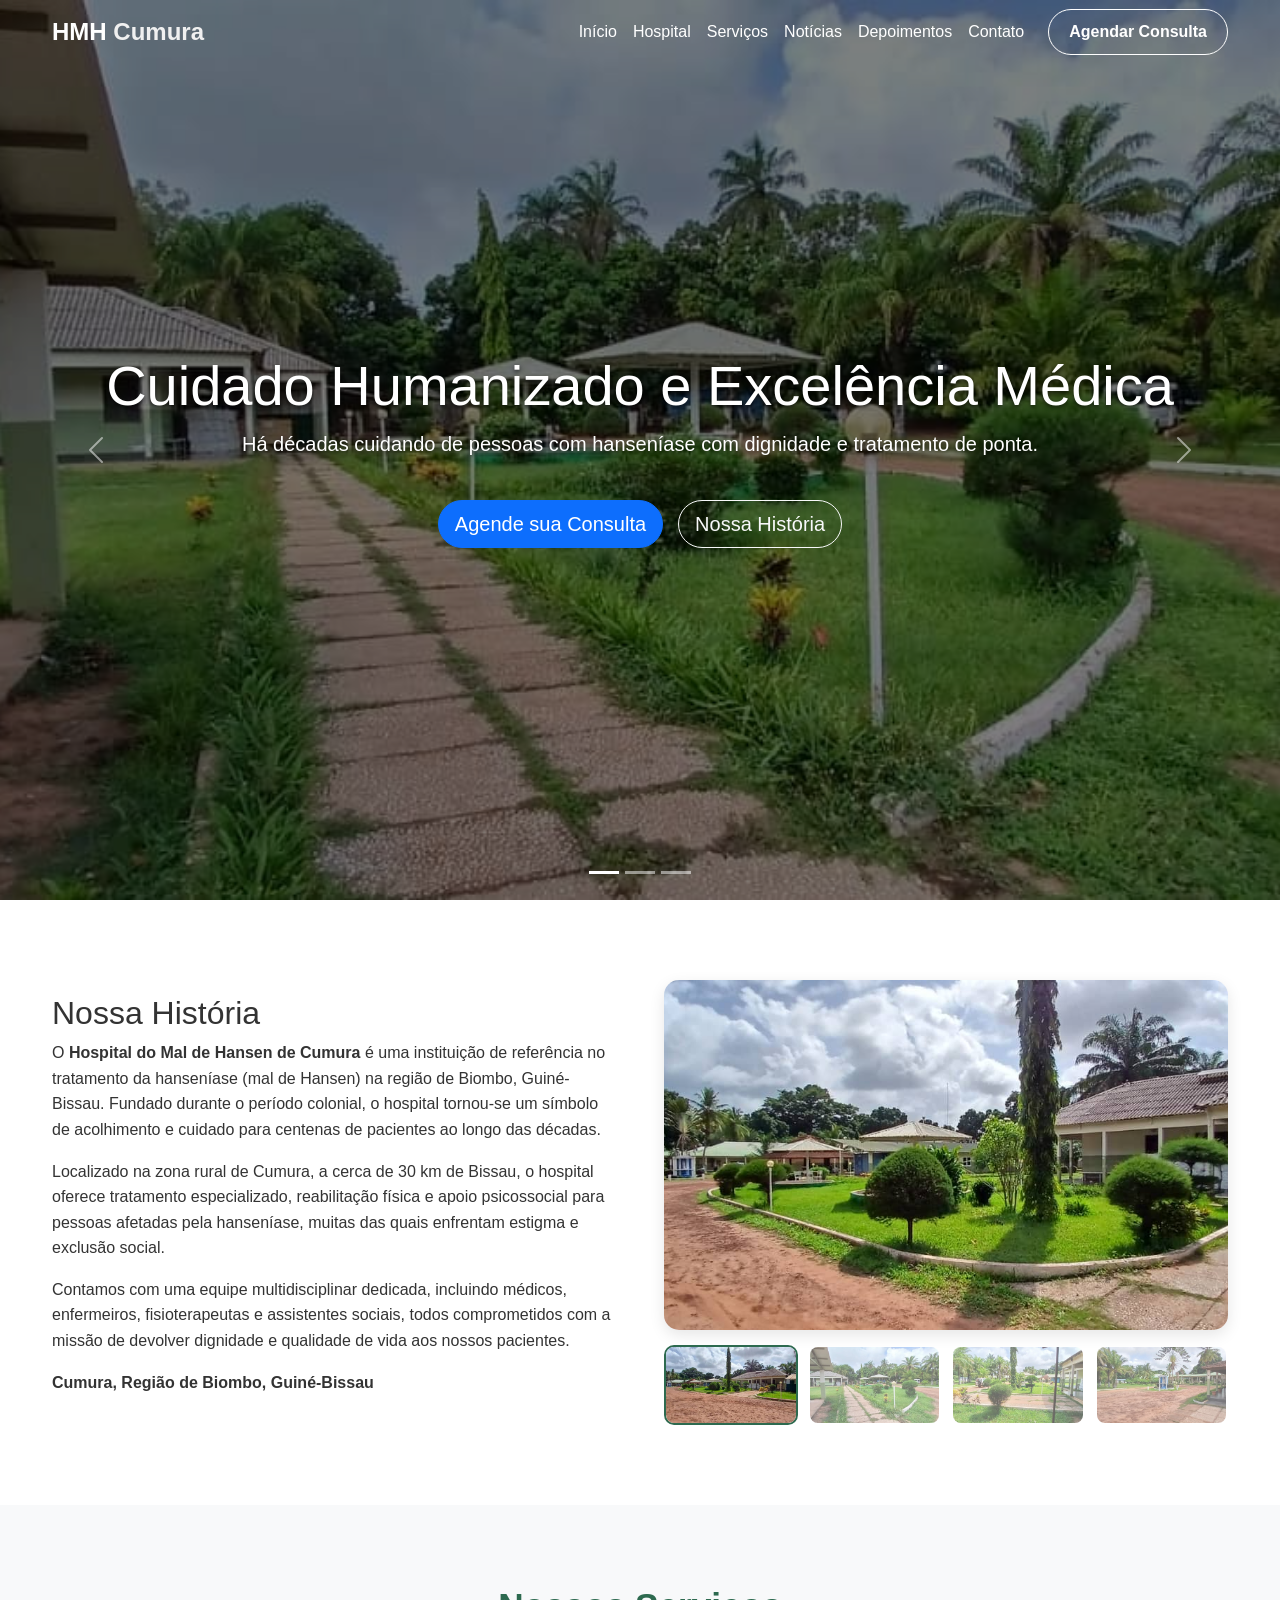
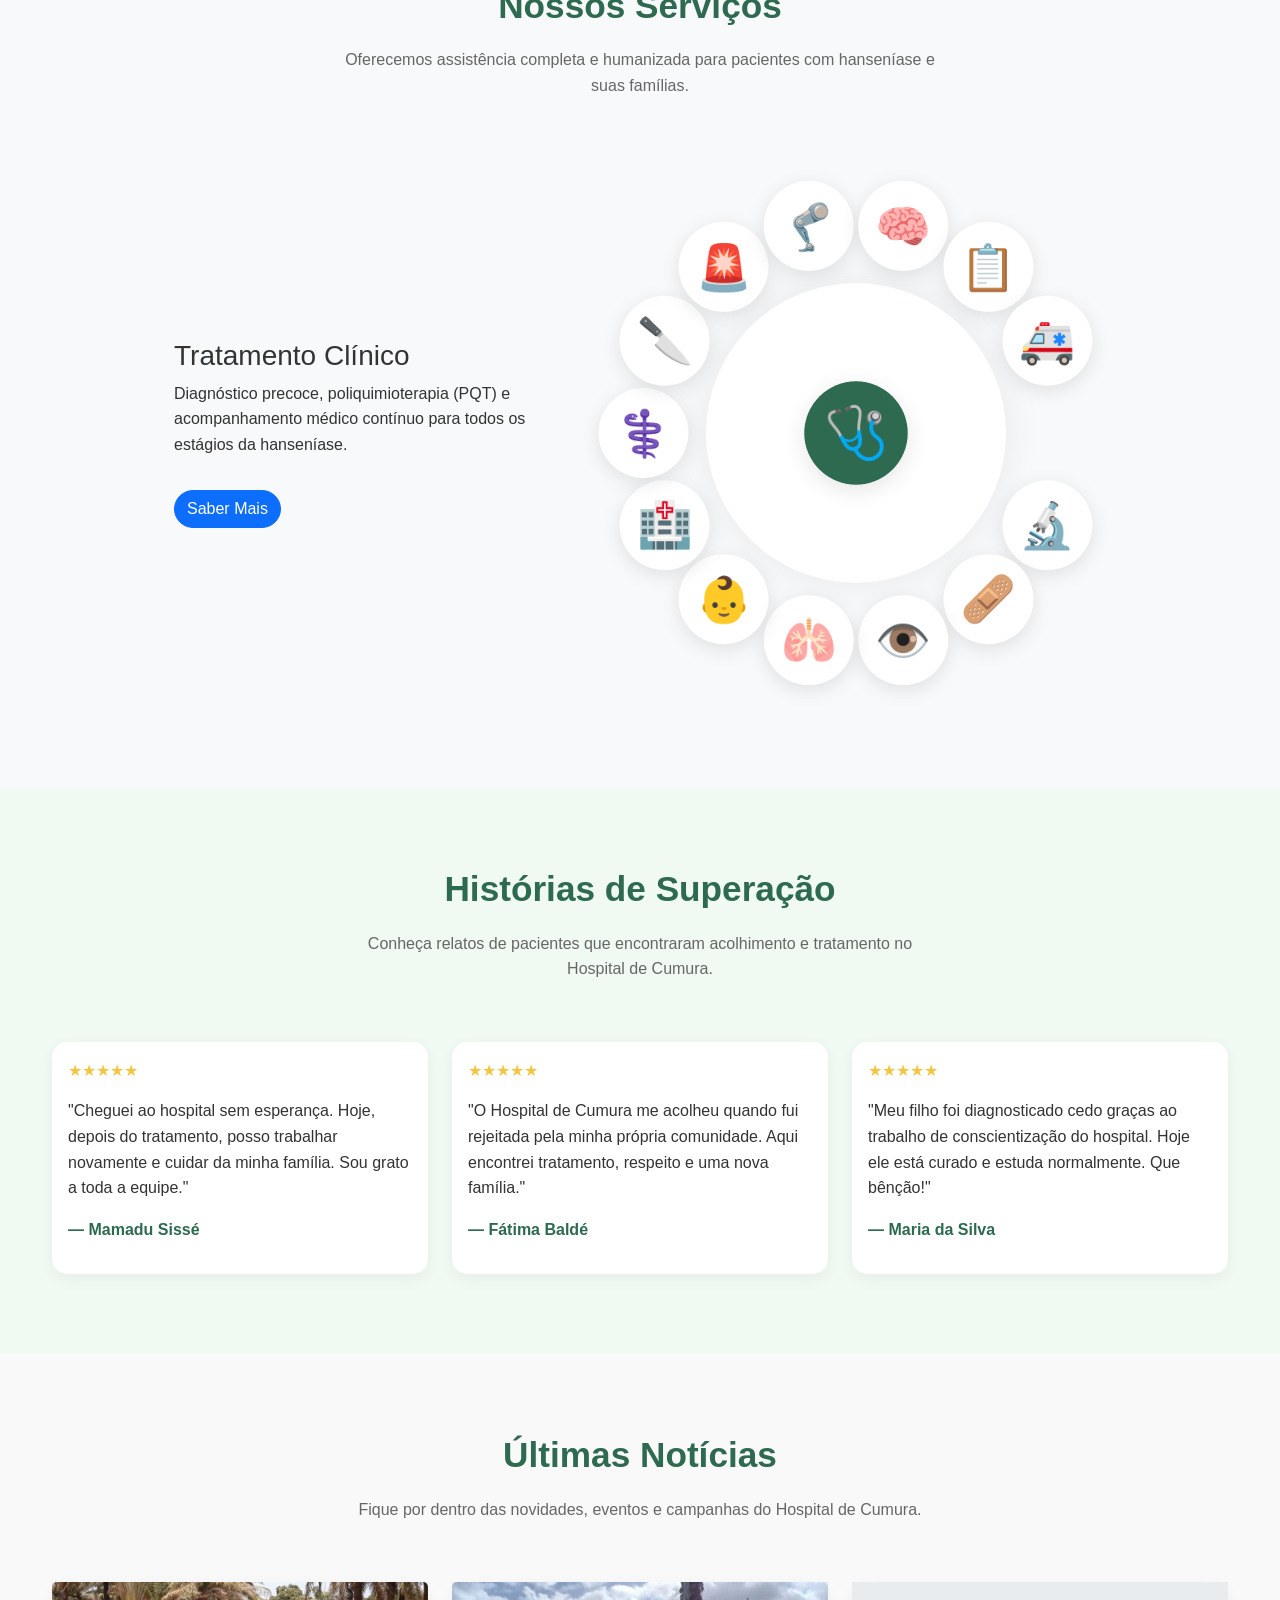
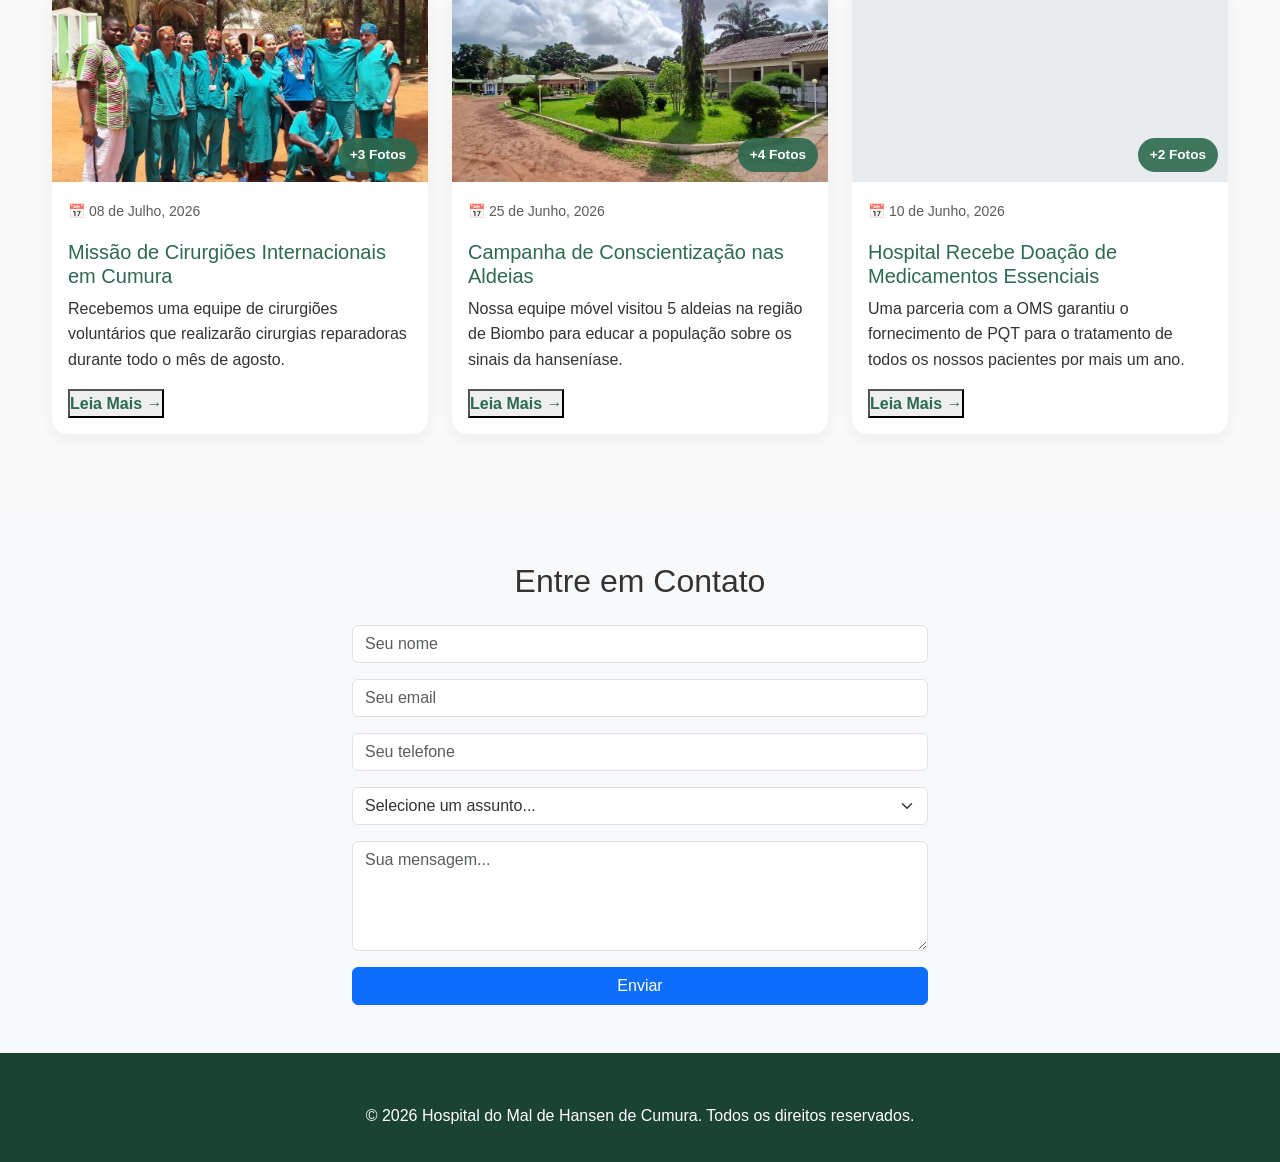
==== commit 182a8c0b: "Primeira atualização" ====
--- a/index.html
+++ b/index.html
@@ -19,7 +19,7 @@
     <header class="fixed-top">
         <nav class="navbar navbar-expand-lg" id="mainNavbar">
             <div class="container">
-                <a class="navbar-brand logo" href="#">Hansen <span>Cumura</span></a>
+                <a class="navbar-brand logo" href="#">HMH <span>Cumura</span></a>
                 <button class="navbar-toggler" type="button" data-bs-toggle="collapse" data-bs-target="#navLinks" aria-controls="navLinks" aria-expanded="false" aria-label="Toggle navigation">
                     <span class="navbar-toggler-icon"></span>
                 </button>
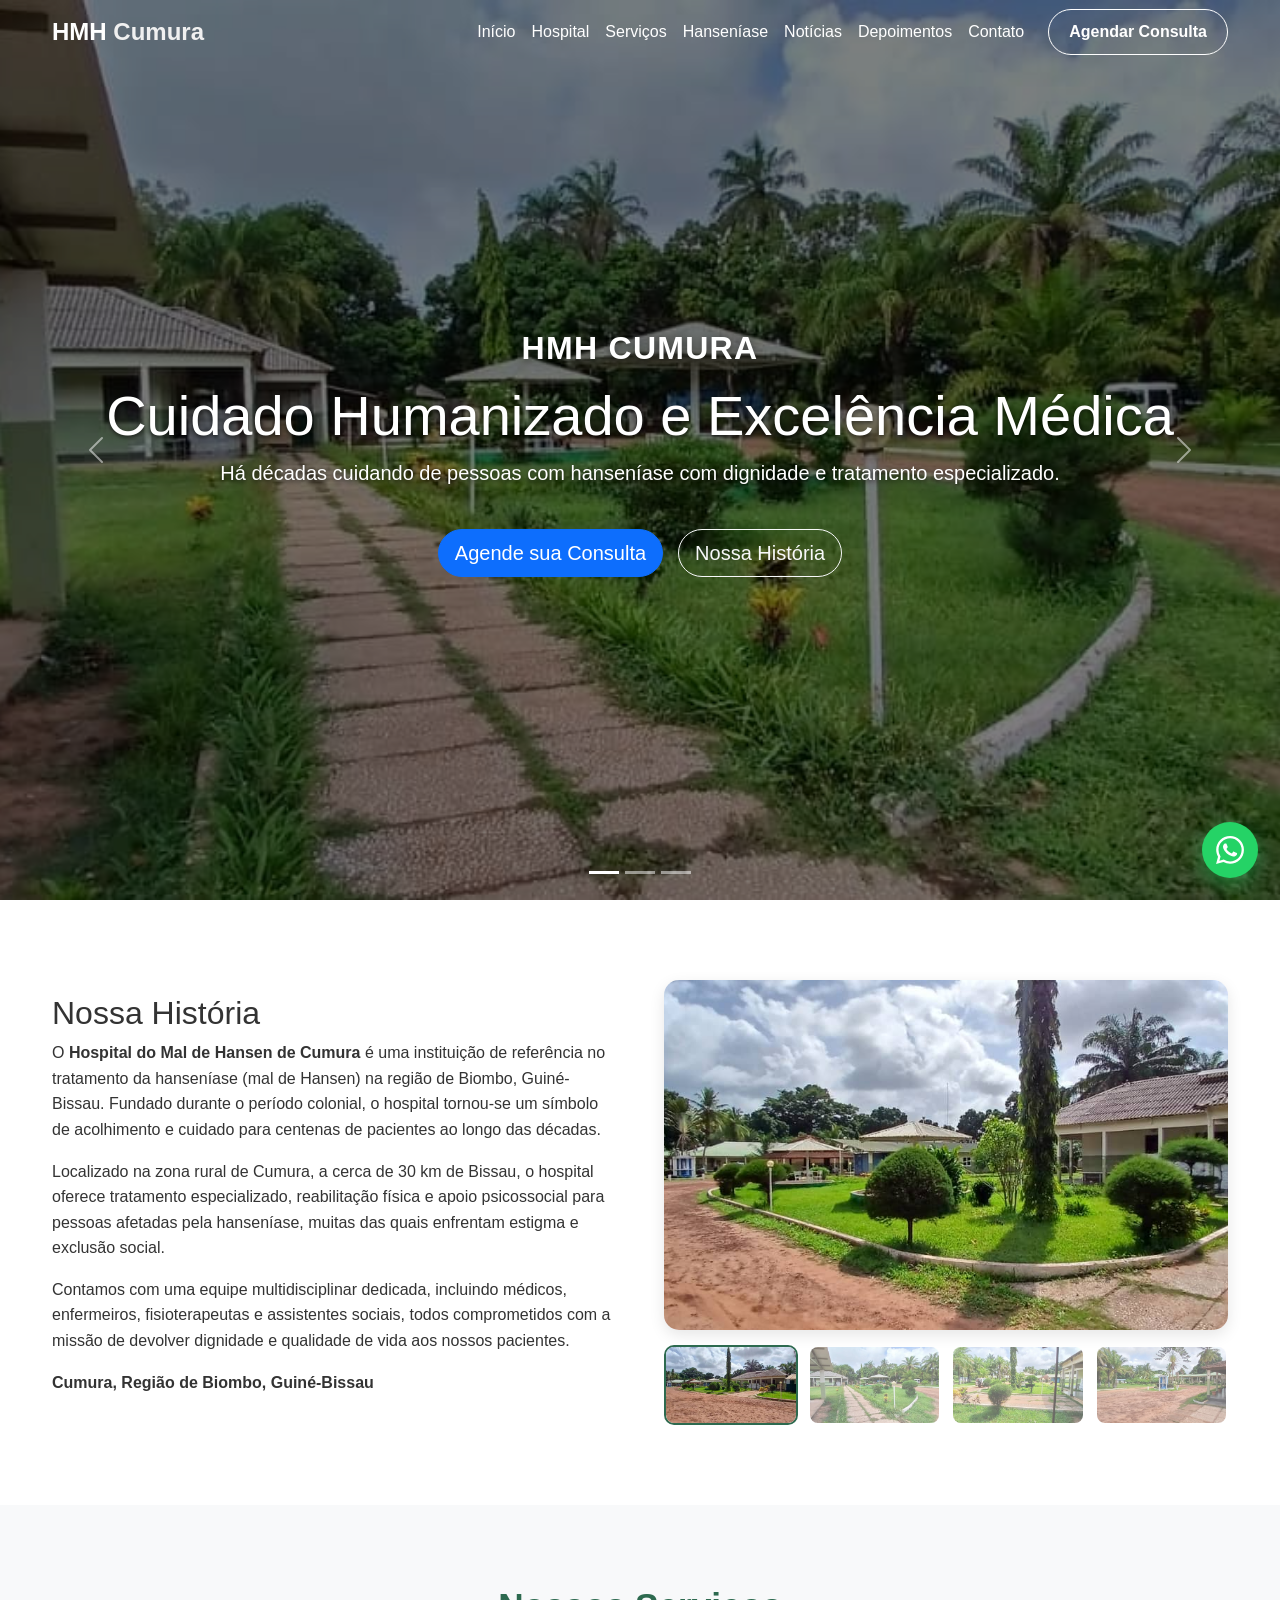
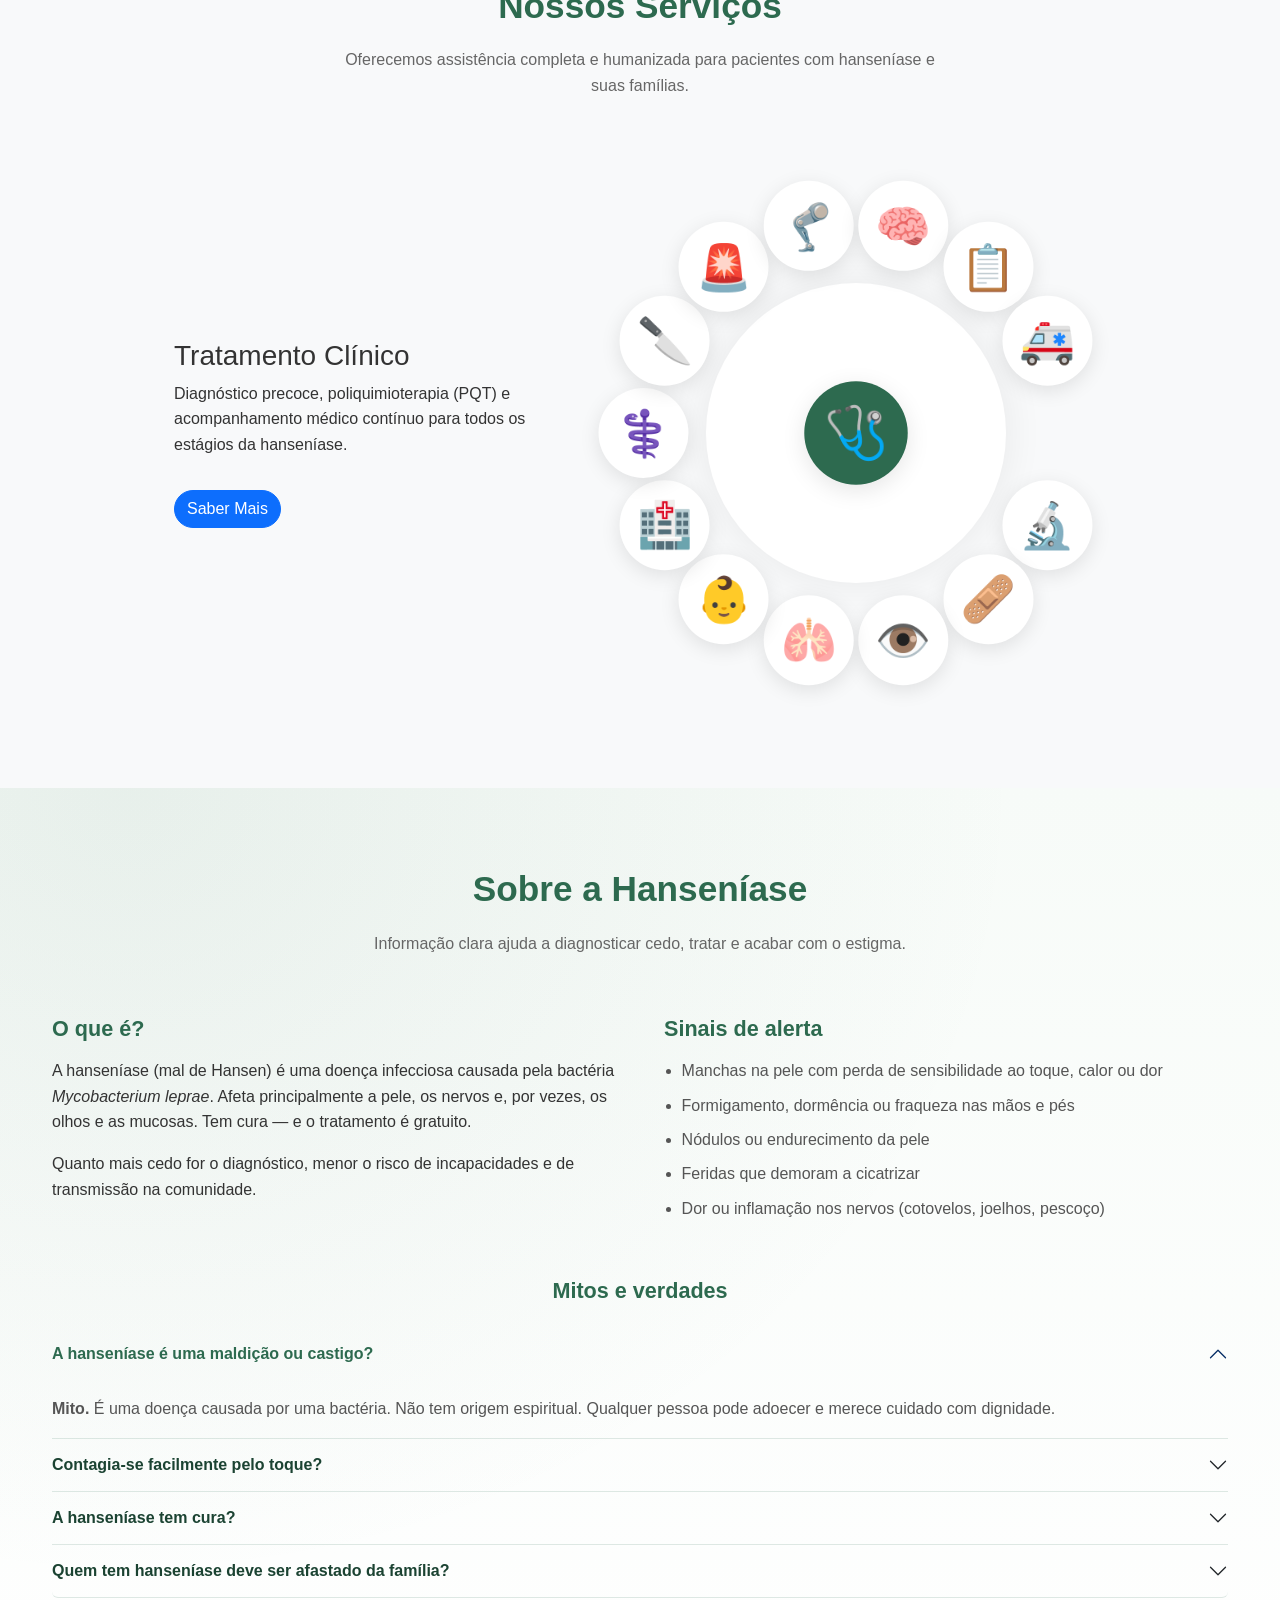
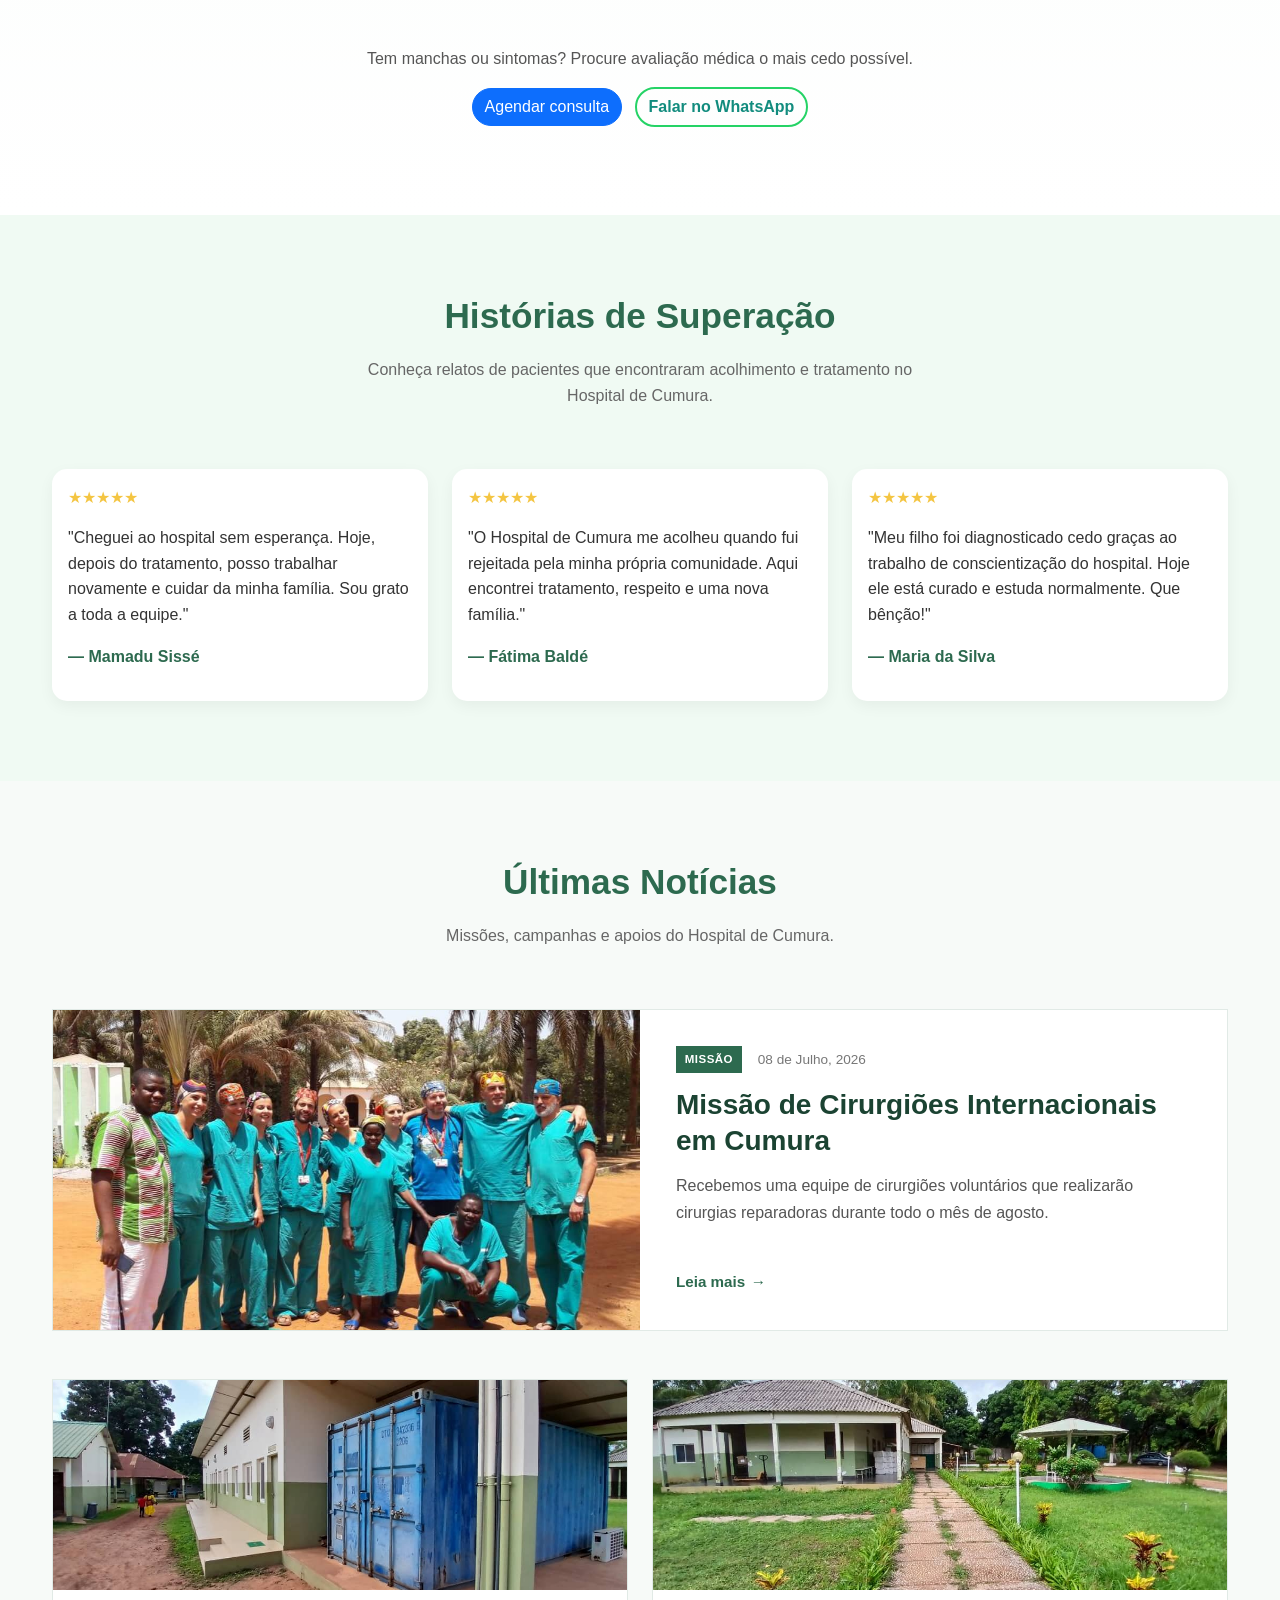
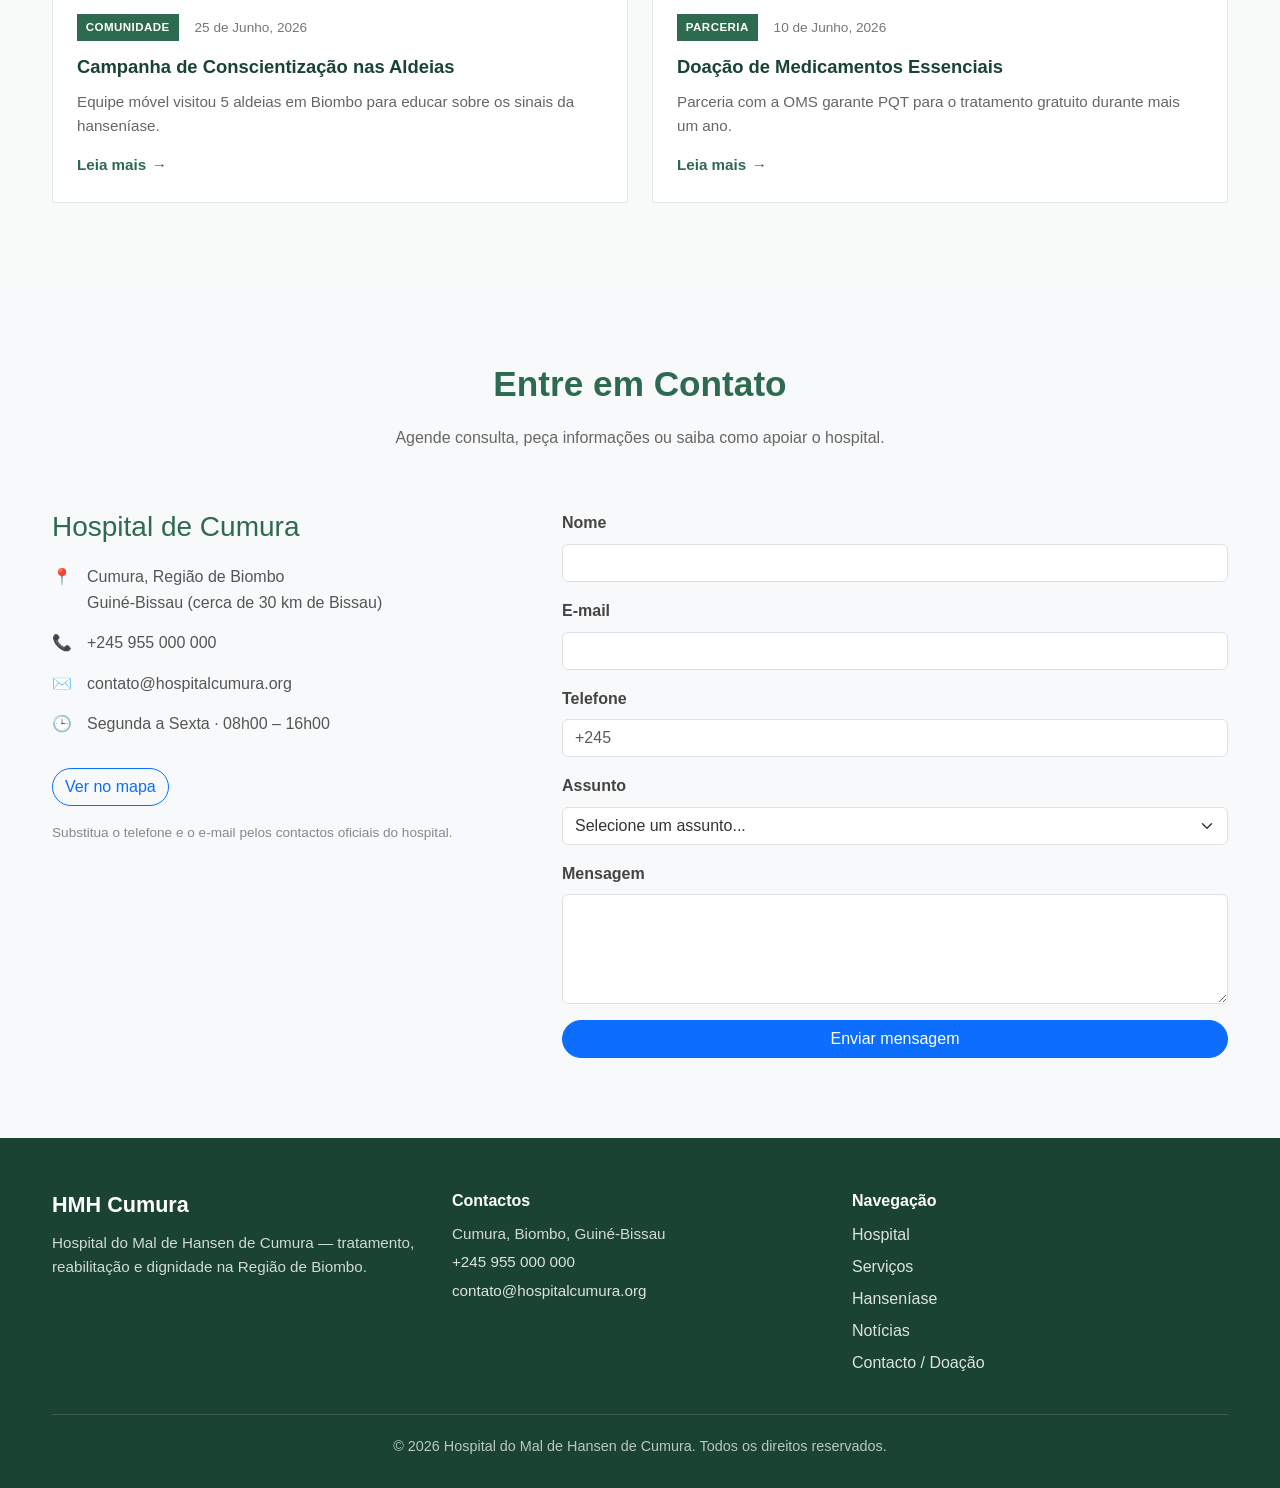
==== commit 5f8b145a: "Atualização de novas funcionalidades" ====
--- a/index.html
+++ b/index.html
@@ -3,10 +3,16 @@
 <head>
     <meta charset="UTF-8">
     <meta name="viewport" content="width=device-width, initial-scale=1.0">
-    <title>Hospital do Mal de Hansen de Cumura</title>
+    <title>Hospital do Mal de Hansen de Cumura | HMH Cumura</title>
+    <meta name="description" content="Hospital de referência no tratamento da hanseníase em Cumura, Biombo, Guiné-Bissau. Tratamento, reabilitação e apoio humanizado.">
+    <meta name="theme-color" content="#2d6a4f">
+    <meta property="og:title" content="Hospital do Mal de Hansen de Cumura">
+    <meta property="og:description" content="Cuidado humanizado e excelência médica no tratamento da hanseníase na Guiné-Bissau.">
+    <meta property="og:image" content="images/hmh.jpg">
+    <meta property="og:type" content="website">
     <!-- Bootstrap CSS -->
     <link href="https://cdn.jsdelivr.net/npm/bootstrap@5.3.3/dist/css/bootstrap.min.css" rel="stylesheet" integrity="sha384-QWTKZyjpPEjISv5WaRU9OFeRpok6YctnYmDr5pNlyT2bRjXh0JMhjY6hW+ALEwIH" crossorigin="anonymous">
-    <link rel="stylesheet" href="style.css">
+    <link rel="stylesheet" href="style.css?v=20260716b">
 </head>
 <body>
 
@@ -19,7 +25,7 @@
     <header class="fixed-top">
         <nav class="navbar navbar-expand-lg" id="mainNavbar">
             <div class="container">
-                <a class="navbar-brand logo" href="#">HMH <span>Cumura</span></a>
+                <a class="navbar-brand logo" href="#home">HMH <span>Cumura</span></a>
                 <button class="navbar-toggler" type="button" data-bs-toggle="collapse" data-bs-target="#navLinks" aria-controls="navLinks" aria-expanded="false" aria-label="Toggle navigation">
                     <span class="navbar-toggler-icon"></span>
                 </button>
@@ -28,6 +34,7 @@
                         <li class="nav-item"><a class="nav-link" href="#home">Início</a></li>
                         <li class="nav-item"><a class="nav-link" href="#sobre">Hospital</a></li>
                         <li class="nav-item"><a class="nav-link" href="#servicos">Serviços</a></li>
+                        <li class="nav-item"><a class="nav-link" href="#hanseniase">Hanseníase</a></li>
                         <li class="nav-item"><a class="nav-link" href="#noticias">Notícias</a></li>
                         <li class="nav-item"><a class="nav-link" href="#depoimentos">Depoimentos</a></li>
                         <li class="nav-item"><a class="nav-link" href="#contato">Contato</a></li>
@@ -49,16 +56,18 @@
             <div class="carousel-inner">
                 <div class="carousel-item active" style="background-image: url('images/patio_10.jpeg');">
                     <div class="carousel-caption d-flex flex-column justify-content-center h-100">
+                        <p class="hero-brand mb-2">HMH Cumura</p>
                         <h1 class="display-4">Cuidado Humanizado e Excelência Médica</h1>
-                        <p class="lead">Há décadas cuidando de pessoas com hanseníase com dignidade e tratamento de ponta.</p>
+                        <p class="lead">Há décadas cuidando de pessoas com hanseníase com dignidade e tratamento especializado.</p>
                         <div class="hero-buttons mt-4">
                             <a href="#contato" class="btn btn-primary btn-lg rounded-pill">Agende sua Consulta</a>
                             <a href="#sobre" class="btn btn-outline-light btn-lg rounded-pill">Nossa História</a>
                         </div>
                     </div>
                 </div>
-                <div class="carousel-item" style="background-image: url('images/patio_2.jpg');">
+                <div class="carousel-item" style="background-image: url('images/patio_2.jpeg');">
                     <div class="carousel-caption d-flex flex-column justify-content-center h-100">
+                        <p class="hero-brand mb-2">HMH Cumura</p>
                         <h1 class="display-4">Reabilitação que Transforma Vidas</h1>
                         <p class="lead">Oferecemos fisioterapia e apoio para a reintegração social dos nossos pacientes.</p>
                         <div class="hero-buttons mt-4">
@@ -67,12 +76,13 @@
                         </div>
                     </div>
                 </div>
-                <div class="carousel-item" style="background-image: url('images/patio_3.jpg');">
+                <div class="carousel-item" style="background-image: url('images/patio_5.jpeg');">
                     <div class="carousel-caption d-flex flex-column justify-content-center h-100">
+                        <p class="hero-brand mb-2">HMH Cumura</p>
                         <h1 class="display-4">Junte-se à Nossa Missão</h1>
                         <p class="lead">Sua doação ajuda a manter o tratamento gratuito e a combater o estigma da hanseníase.</p>
                         <div class="hero-buttons mt-4">
-                            <a href="#contato" class="btn btn-primary btn-lg rounded-pill">Faça uma Doação</a>
+                            <a href="#contato" class="btn btn-primary btn-lg rounded-pill" data-assunto="Doação">Faça uma Doação</a>
                             <a href="#noticias" class="btn btn-outline-light btn-lg rounded-pill">Últimas Notícias</a>
                         </div>
                     </div>
@@ -132,6 +142,92 @@
                         <!-- Itens serão gerados por JS -->
                     </div>
                 </div>
+            </div>
+        </div>
+    </section>
+
+    <!-- Hanseníase — educação e combate ao estigma -->
+    <section id="hanseniase" class="hanseniase-section">
+        <div class="container">
+            <h2 class="section-title fade-up">Sobre a Hanseníase</h2>
+            <p class="section-subtitle fade-up">Informação clara ajuda a diagnosticar cedo, tratar e acabar com o estigma.</p>
+
+            <div class="row g-4 g-lg-5 mb-5">
+                <div class="col-lg-6 fade-up">
+                    <h3 class="hanseniase-heading">O que é?</h3>
+                    <p>A hanseníase (mal de Hansen) é uma doença infecciosa causada pela bactéria <em>Mycobacterium leprae</em>. Afeta principalmente a pele, os nervos e, por vezes, os olhos e as mucosas. Tem cura — e o tratamento é gratuito.</p>
+                    <p class="mb-0">Quanto mais cedo for o diagnóstico, menor o risco de incapacidades e de transmissão na comunidade.</p>
+                </div>
+                <div class="col-lg-6 fade-up">
+                    <h3 class="hanseniase-heading">Sinais de alerta</h3>
+                    <ul class="hanseniase-list">
+                        <li>Manchas na pele com perda de sensibilidade ao toque, calor ou dor</li>
+                        <li>Formigamento, dormência ou fraqueza nas mãos e pés</li>
+                        <li>Nódulos ou endurecimento da pele</li>
+                        <li>Feridas que demoram a cicatrizar</li>
+                        <li>Dor ou inflamação nos nervos (cotovelos, joelhos, pescoço)</li>
+                    </ul>
+                </div>
+            </div>
+
+            <div class="fade-up">
+                <h3 class="hanseniase-heading text-center mb-4">Mitos e verdades</h3>
+                <div class="accordion hanseniase-accordion" id="accordionHanseniase">
+                    <div class="accordion-item">
+                        <h4 class="accordion-header">
+                            <button class="accordion-button" type="button" data-bs-toggle="collapse" data-bs-target="#mito1" aria-expanded="true" aria-controls="mito1">
+                                A hanseníase é uma maldição ou castigo?
+                            </button>
+                        </h4>
+                        <div id="mito1" class="accordion-collapse collapse show" data-bs-parent="#accordionHanseniase">
+                            <div class="accordion-body">
+                                <strong>Mito.</strong> É uma doença causada por uma bactéria. Não tem origem espiritual. Qualquer pessoa pode adoecer e merece cuidado com dignidade.
+                            </div>
+                        </div>
+                    </div>
+                    <div class="accordion-item">
+                        <h4 class="accordion-header">
+                            <button class="accordion-button collapsed" type="button" data-bs-toggle="collapse" data-bs-target="#mito2" aria-expanded="false" aria-controls="mito2">
+                                Contagia-se facilmente pelo toque?
+                            </button>
+                        </h4>
+                        <div id="mito2" class="accordion-collapse collapse" data-bs-parent="#accordionHanseniase">
+                            <div class="accordion-body">
+                                <strong>Mito.</strong> A transmissão exige contacto próximo e prolongado com alguém sem tratamento. Depois de iniciar a poliquimioterapia (PQT), a pessoa deixa de transmitir a doença.
+                            </div>
+                        </div>
+                    </div>
+                    <div class="accordion-item">
+                        <h4 class="accordion-header">
+                            <button class="accordion-button collapsed" type="button" data-bs-toggle="collapse" data-bs-target="#mito3" aria-expanded="false" aria-controls="mito3">
+                                A hanseníase tem cura?
+                            </button>
+                        </h4>
+                        <div id="mito3" class="accordion-collapse collapse" data-bs-parent="#accordionHanseniase">
+                            <div class="accordion-body">
+                                <strong>Verdade.</strong> O tratamento com PQT cura a doença. No Hospital de Cumura o acompanhamento inclui também reabilitação e apoio psicossocial.
+                            </div>
+                        </div>
+                    </div>
+                    <div class="accordion-item">
+                        <h4 class="accordion-header">
+                            <button class="accordion-button collapsed" type="button" data-bs-toggle="collapse" data-bs-target="#mito4" aria-expanded="false" aria-controls="mito4">
+                                Quem tem hanseníase deve ser afastado da família?
+                            </button>
+                        </h4>
+                        <div id="mito4" class="accordion-collapse collapse" data-bs-parent="#accordionHanseniase">
+                            <div class="accordion-body">
+                                <strong>Mito.</strong> O isolamento social agrava o sofrimento e atrasa o tratamento. Com o diagnóstico e a medicação, a pessoa pode viver em comunidade e voltar à vida normal.
+                            </div>
+                        </div>
+                    </div>
+                </div>
+            </div>
+
+            <div class="hanseniase-cta text-center fade-up mt-5">
+                <p class="mb-3">Tem manchas ou sintomas? Procure avaliação médica o mais cedo possível.</p>
+                <a href="#contato" class="btn btn-primary rounded-pill me-2 mb-2">Agendar consulta</a>
+                <a href="https://wa.me/245955000000?text=Ol%C3%A1%2C%20gostaria%20de%20informa%C3%A7%C3%B5es%20sobre%20hanseniase%20no%20Hospital%20de%20Cumura." class="btn btn-whatsapp-outline rounded-pill mb-2" target="_blank" rel="noopener noreferrer">Falar no WhatsApp</a>
             </div>
         </div>
     </section>
@@ -177,188 +273,216 @@
     <section id="noticias">
         <div class="container">
             <h2 class="section-title fade-up">Últimas Notícias</h2>
-            <p class="section-subtitle fade-up">Fique por dentro das novidades, eventos e campanhas do Hospital de Cumura.</p>
-            <div class="row g-4">
-                <!-- Notícia 1 -->
-                <div class="col-lg-4 col-md-6 fade-up">
-                    <div class="card-noticia card h-100">
-                        <div class="news-gallery-main">
-                            <img src="images/missao_2018.jpg" class="card-img-top" alt="Médicos voluntários" loading="lazy" decoding="async">
-                            <span class="gallery-count" onclick="toggleGallery(this)">+3 Fotos</span>
-                        </div>
-                        <div class="news-gallery-thumbnails" style="display: none;">
-                            <img src="images/hmh.jpg" alt="Foto 1" class="thumb">
-                            <img src="images/missao_h.webp" alt="Foto 2" class="thumb">
-                            <img src="images/missao.jpg" alt="Foto 3" class="thumb">
-                        </div>
-                        <div class="card-body d-flex flex-column">
-                            <p class="card-text"><small class="text-muted">📅 08 de Julho, 2026</small></p>
-                            <h5 class="card-title">Missão de Cirurgiões Internacionais em Cumura</h5>
-                            <p class="card-text">Recebemos uma equipe de cirurgiões voluntários que realizarão cirurgias reparadoras durante todo o mês de agosto.</p>
-                            <button class="btn-leia-mais mt-auto" data-bs-toggle="modal" data-bs-target="#modalNews1">Leia Mais →</button>
-                        </div>
-                    </div>
-                </div>
-
-                <!-- Notícia 2 -->
-                <div class="col-lg-4 col-md-6 fade-up">
-                    <div class="card-noticia card h-100">
-                        <div class="news-gallery-main">
-                            <img src="images/patio_3.jpeg" class="card-img-top" alt="Campanha conscientização" loading="lazy" decoding="async">
-                            <span class="gallery-count" onclick="toggleGallery(this)">+4 Fotos</span>
-                        </div>
-                        <div class="news-gallery-thumbnails" style="display: none;">
-                            <img src="images/patio_1.jpeg" alt="Campanha 1" class="thumb">
-                            <img src="images/patio_2.jpeg" alt="Campanha 2" class="thumb">
-                            <img src="images/patio_3.jpeg" alt="Campanha 3" class="thumb">
-                            <img src="images/patio_4.jpeg" alt="Campanha 4" class="thumb">
-                        </div>
-                        <div class="card-body d-flex flex-column">
-                            <p class="card-text"><small class="text-muted">📅 25 de Junho, 2026</small></p>
-                            <h5 class="card-title">Campanha de Conscientização nas Aldeias</h5>
-                            <p class="card-text">Nossa equipe móvel visitou 5 aldeias na região de Biombo para educar a população sobre os sinais da hanseníase.</p>
-                            <button class="btn-leia-mais mt-auto" data-bs-toggle="modal" data-bs-target="#modalNews2">Leia Mais →</button>
-                        </div>
-                    </div>
-                </div>
-
-                <!-- Notícia 3 -->
-                <div class="col-lg-4 col-md-6 fade-up">
-                    <div class="card-noticia card h-100">
-                        <div class="news-gallery-main">
-                            <img src="images/patio_4.jpeg" class="card-img-top" alt="Doação medicamentos" loading="lazy" decoding="async">
-                            <span class="gallery-count" onclick="toggleGallery(this)">+2 Fotos</span>
-                        </div>
-                        <div class="news-gallery-thumbnails" style="display: none;">
-                            <img src="images/patio_1.jpeg" alt="Doação 1" class="thumb">
-                            <img src="images/patio_2.jpeg" alt="Doação 2" class="thumb">
-                        </div>
-                        <div class="card-body d-flex flex-column">
-                            <p class="card-text"><small class="text-muted">📅 10 de Junho, 2026</small></p>
-                            <h5 class="card-title">Hospital Recebe Doação de Medicamentos Essenciais</h5>
-                            <p class="card-text">Uma parceria com a OMS garantiu o fornecimento de PQT para o tratamento de todos os nossos pacientes por mais um ano.</p>
-                            <button class="btn-leia-mais mt-auto" data-bs-toggle="modal" data-bs-target="#modalNews3">Leia Mais →</button>
-                        </div>
-                    </div>
-                </div>
-            </div>
-        </div>
-    </section>
-
-    <!-- Modals de Notícias -->
-    
-    <!-- Modal Notícia 1 -->
-    <div class="modal fade" id="modalNews1" tabindex="-1">
-        <div class="modal-dialog modal-lg">
-            <div class="modal-content">
-                <div class="modal-header">
-                    <h5 class="modal-title">Missão de Cirurgiões Internacionais</h5>
-                    <button type="button" class="btn-close" data-bs-dismiss="modal"></button>
-                </div>
-                <div class="modal-body">
-                    <p><strong>📅 08 de Julho, 2026</strong></p>
-                    <img src="images/missao.jpg" class="img-fluid mb-3 rounded" alt="Médicos voluntários">
-                    <div class="news-gallery-modal mb-3">
-                        <img src="images/missao.jpg" alt="Foto 1" class="modal-thumb" onclick="expandGallery(this)">
-                        <img src="images/missao_h.webp" alt="Foto 2" class="modal-thumb" onclick="expandGallery(this)">
-                        <img src="images/missao.jpg" alt="Foto 3" class="modal-thumb" onclick="expandGallery(this)">
-                    </div>
-                    <p>Recebemos uma equipe de cirurgiões voluntários que realizarão cirurgias reparadoras durante todo o mês de agosto. Esta é uma oportunidade importante para nossos pacientes terem acesso a procedimentos especializados.</p>
-                    <p>Os cirurgiões trabalharão em conjunto com nossa equipe local, compartilhando conhecimentos e experiências para o melhor atendimento aos pacientes.</p>
+            <p class="section-subtitle fade-up">Missões, campanhas e apoios do Hospital de Cumura.</p>
+
+            <!-- 1) Destaque: imagem esquerda + texto direita -->
+            <article class="news-main fade-up" aria-label="Notícia: Missão de Cirurgiões Internacionais">
+                <div class="row g-0 align-items-stretch">
+                    <div class="col-lg-6">
+                        <div class="news-main-image">
+                            <img src="images/missao_2018.jpg" alt="Médicos voluntários em Cumura" loading="lazy" decoding="async">
+                        </div>
+                    </div>
+                    <div class="col-lg-6">
+                        <div class="news-main-content">
+                            <div class="news-meta">
+                                <span class="news-tag">Missão</span>
+                                <time datetime="2026-07-08">08 de Julho, 2026</time>
+                            </div>
+                            <h3 class="news-main-title">Missão de Cirurgiões Internacionais em Cumura</h3>
+                            <p class="news-main-text">Recebemos uma equipe de cirurgiões voluntários que realizarão cirurgias reparadoras durante todo o mês de agosto.</p>
+                            <button type="button" class="btn-leia-mais" data-news="0">Leia mais</button>
+                        </div>
+                    </div>
+                </div>
+            </article>
+
+            <!-- 2) Duas notícias iguais lado a lado -->
+            <div class="row g-4 news-secondary fade-up">
+                <div class="col-md-6">
+                    <article class="news-item h-100" aria-label="Notícia: Campanha de Conscientização">
+                        <div class="news-item-image">
+                            <img src="images/patio_8.jpeg" alt="Campanha de conscientização" loading="lazy" decoding="async">
+                        </div>
+                        <div class="news-item-content">
+                            <div class="news-meta">
+                                <span class="news-tag">Comunidade</span>
+                                <time datetime="2026-06-25">25 de Junho, 2026</time>
+                            </div>
+                            <h3 class="news-item-title">Campanha de Conscientização nas Aldeias</h3>
+                            <p class="news-item-text">Equipe móvel visitou 5 aldeias em Biombo para educar sobre os sinais da hanseníase.</p>
+                            <button type="button" class="btn-leia-mais" data-news="1">Leia mais</button>
+                        </div>
+                    </article>
+                </div>
+                <div class="col-md-6">
+                    <article class="news-item h-100" aria-label="Notícia: Doação de Medicamentos">
+                        <div class="news-item-image">
+                            <img src="images/patio_4.jpeg" alt="Doação de medicamentos" loading="lazy" decoding="async">
+                        </div>
+                        <div class="news-item-content">
+                            <div class="news-meta">
+                                <span class="news-tag">Parceria</span>
+                                <time datetime="2026-06-10">10 de Junho, 2026</time>
+                            </div>
+                            <h3 class="news-item-title">Doação de Medicamentos Essenciais</h3>
+                            <p class="news-item-text">Parceria com a OMS garante PQT para o tratamento gratuito durante mais um ano.</p>
+                            <button type="button" class="btn-leia-mais" data-news="2">Leia mais</button>
+                        </div>
+                    </article>
+                </div>
+            </div>
+        </div>
+    </section>
+
+    <!-- Modal moderno de notícias -->
+    <div class="modal fade news-modal" id="newsModal" tabindex="-1" aria-labelledby="newsModalTitle" aria-hidden="true">
+        <div class="modal-dialog modal-dialog-centered modal-xl">
+            <div class="modal-content news-modal-content">
+                <button type="button" class="news-modal-close" data-bs-dismiss="modal" aria-label="Fechar">
+                    <span aria-hidden="true">×</span>
+                </button>
+
+                <div class="news-modal-layout">
+                    <div class="news-modal-media">
+                        <div class="news-modal-stage">
+                            <img id="newsModalImage" src="" alt="">
+                            <button type="button" class="news-media-nav news-media-prev" id="newsMediaPrev" aria-label="Foto anterior">‹</button>
+                            <button type="button" class="news-media-nav news-media-next" id="newsMediaNext" aria-label="Foto seguinte">›</button>
+                            <span class="news-media-counter" id="newsMediaCounter">1 / 1</span>
+                        </div>
+                        <div class="news-modal-thumbs" id="newsModalThumbs"></div>
+                    </div>
+
+                    <div class="news-modal-panel">
+                        <p class="news-modal-date" id="newsModalDate"></p>
+                        <h2 class="news-modal-title" id="newsModalTitle"></h2>
+                        <div class="news-modal-text" id="newsModalText"></div>
+
+                        <div class="news-modal-actions">
+                            <a id="newsModalWhatsApp" class="btn btn-whatsapp-solid rounded-pill" href="#" target="_blank" rel="noopener noreferrer">Partilhar no WhatsApp</a>
+                            <a href="#contato" class="btn btn-outline-primary rounded-pill" data-bs-dismiss="modal">Contactar hospital</a>
+                        </div>
+
+                        <div class="news-modal-pager">
+                            <button type="button" class="news-pager-btn" id="newsPrevArticle">← Notícia anterior</button>
+                            <button type="button" class="news-pager-btn" id="newsNextArticle">Próxima notícia →</button>
+                        </div>
+                    </div>
                 </div>
             </div>
         </div>
     </div>
 
-    <!-- Modal Notícia 2 -->
-    <div class="modal fade" id="modalNews2" tabindex="-1">
-        <div class="modal-dialog modal-lg">
-            <div class="modal-content">
-                <div class="modal-header">
-                    <h5 class="modal-title">Campanha de Conscientização nas Aldeias</h5>
-                    <button type="button" class="btn-close" data-bs-dismiss="modal"></button>
-                </div>
-                <div class="modal-body">
-                    <p><strong>📅 25 de Junho, 2026</strong></p>
-                    <img src="images/missao_2018.jpg" class="img-fluid mb-3 rounded" alt="Campanha conscientização">
-                    <div class="news-gallery-modal mb-3">
-                        <img src="https://via.placeholder.com/100x100?text=Camp+1" alt="Campanha 1" class="modal-thumb" onclick="expandGallery(this)">
-                        <img src="https://via.placeholder.com/100x100?text=Camp+2" alt="Campanha 2" class="modal-thumb" onclick="expandGallery(this)">
-                        <img src="https://via.placeholder.com/100x100?text=Camp+3" alt="Campanha 3" class="modal-thumb" onclick="expandGallery(this)">
-                        <img src="https://via.placeholder.com/100x100?text=Camp+4" alt="Campanha 4" class="modal-thumb" onclick="expandGallery(this)">
-                    </div>
-                    <p>Nossa equipe móvel visitou 5 aldeias na região de Biombo para educar a população sobre os sinais da hanseníase. Mais de 200 pessoas participaram das palestras e receberam materiais informativos.</p>
-                    <p>O objetivo é quebrar tabus e estigmas, além de facilitar o diagnóstico precoce da doença.</p>
-                </div>
-            </div>
-        </div>
+    <!-- Contato / Agendamento -->
+    <section id="contato">
+        <div class="container">
+            <h2 class="section-title fade-up">Entre em Contato</h2>
+            <p class="section-subtitle fade-up">Agende consulta, peça informações ou saiba como apoiar o hospital.</p>
+            <div class="row g-5 align-items-start">
+                <div class="col-lg-5 fade-up">
+                    <div class="contato-info">
+                        <h3>Hospital de Cumura</h3>
+                        <div class="info-item">
+                            <span aria-hidden="true">📍</span>
+                            <p class="mb-0">Cumura, Região de Biombo<br>Guiné-Bissau (cerca de 30 km de Bissau)</p>
+                        </div>
+                        <div class="info-item">
+                            <span aria-hidden="true">📞</span>
+                            <p class="mb-0"><a href="tel:+245955000000">+245 955 000 000</a></p>
+                        </div>
+                        <div class="info-item">
+                            <span aria-hidden="true">✉️</span>
+                            <p class="mb-0"><a href="mailto:contato@hospitalcumura.org">contato@hospitalcumura.org</a></p>
+                        </div>
+                        <div class="info-item">
+                            <span aria-hidden="true">🕒</span>
+                            <p class="mb-0">Segunda a Sexta · 08h00 – 16h00</p>
+                        </div>
+                        <a class="btn btn-outline-primary rounded-pill mt-3" href="https://www.openstreetmap.org/search?query=Cumura%20Guinea-Bissau" target="_blank" rel="noopener noreferrer">Ver no mapa</a>
+                        <p class="contato-nota mt-3">Substitua o telefone e o e-mail pelos contactos oficiais do hospital.</p>
+                    </div>
+                </div>
+                <div class="col-lg-7 fade-up">
+                    <form id="formAgendamento" novalidate>
+                        <div class="mb-3">
+                            <label for="nome" class="form-label">Nome</label>
+                            <input type="text" class="form-control" id="nome" name="nome" autocomplete="name" required>
+                        </div>
+                        <div class="mb-3">
+                            <label for="email" class="form-label">E-mail</label>
+                            <input type="email" class="form-control" id="email" name="email" autocomplete="email">
+                        </div>
+                        <div class="mb-3">
+                            <label for="telefone" class="form-label">Telefone</label>
+                            <input type="tel" class="form-control" id="telefone" name="telefone" placeholder="+245" autocomplete="tel" required>
+                        </div>
+                        <div class="mb-3">
+                            <label for="assunto" class="form-label">Assunto</label>
+                            <select class="form-select" id="assunto" name="assunto" required>
+                                <option value="">Selecione um assunto...</option>
+                                <option value="Agendamento de Consulta">Agendamento de Consulta</option>
+                                <option value="Doação">Doação / Apoio</option>
+                                <option value="Voluntariado">Voluntariado / Missão</option>
+                                <option value="Informações">Informações</option>
+                                <option value="Outro">Outro</option>
+                            </select>
+                        </div>
+                        <div class="mb-3">
+                            <label for="mensagem" class="form-label">Mensagem</label>
+                            <textarea class="form-control" id="mensagem" name="mensagem" rows="4" required></textarea>
+                        </div>
+                        <button type="submit" class="btn btn-primary btn-submit w-100 rounded-pill">Enviar mensagem</button>
+                    </form>
+                </div>
+            </div>
+        </div>
+    </section>
+
+    <!-- Footer -->
+    <footer class="text-white">
+        <div class="container">
+            <div class="row g-4 footer-grid text-start text-md-start">
+                <div class="col-md-4">
+                    <p class="footer-brand mb-2">HMH Cumura</p>
+                    <p class="footer-text mb-0">Hospital do Mal de Hansen de Cumura — tratamento, reabilitação e dignidade na Região de Biombo.</p>
+                </div>
+                <div class="col-md-4">
+                    <p class="footer-heading mb-2">Contactos</p>
+                    <p class="footer-text mb-1">Cumura, Biombo, Guiné-Bissau</p>
+                    <p class="footer-text mb-1"><a href="tel:+245955000000">+245 955 000 000</a></p>
+                    <p class="footer-text mb-0"><a href="mailto:contato@hospitalcumura.org">contato@hospitalcumura.org</a></p>
+                </div>
+                <div class="col-md-4">
+                    <p class="footer-heading mb-2">Navegação</p>
+                    <ul class="footer-links">
+                        <li><a href="#sobre">Hospital</a></li>
+                        <li><a href="#servicos">Serviços</a></li>
+                        <li><a href="#hanseniase">Hanseníase</a></li>
+                        <li><a href="#noticias">Notícias</a></li>
+                        <li><a href="#contato">Contacto / Doação</a></li>
+                    </ul>
+                </div>
+            </div>
+            <p class="footer-copy text-center mb-0">&copy; 2026 Hospital do Mal de Hansen de Cumura. Todos os direitos reservados.</p>
+        </div>
+    </footer>
+
+    <!-- Ações flutuantes -->
+    <div class="float-actions">
+        <a id="whatsappBtn"
+           class="whatsapp-float"
+           href="https://wa.me/245955000000?text=Ol%C3%A1%2C%20gostaria%20de%20obter%20informa%C3%A7%C3%B5es%20sobre%20o%20Hospital%20de%20Cumura."
+           target="_blank"
+           rel="noopener noreferrer"
+           aria-label="Contactar pelo WhatsApp"
+           title="WhatsApp">
+            <svg xmlns="http://www.w3.org/2000/svg" viewBox="0 0 24 24" width="26" height="26" aria-hidden="true" focusable="false">
+                <path fill="currentColor" d="M17.472 14.382c-.297-.149-1.758-.867-2.03-.967-.273-.099-.471-.148-.67.15-.197.297-.767.966-.94 1.164-.173.199-.347.223-.644.075-.297-.15-1.255-.463-2.39-1.475-.883-.788-1.48-1.761-1.653-2.059-.173-.297-.018-.458.13-.606.134-.133.298-.347.446-.52.149-.174.198-.298.298-.497.099-.198.05-.371-.025-.52-.075-.149-.669-1.612-.916-2.207-.242-.579-.487-.5-.669-.51-.173-.008-.371-.01-.57-.01-.198 0-.52.074-.792.372-.272.297-1.04 1.016-1.04 2.479 0 1.462 1.065 2.875 1.213 3.074.149.198 2.096 3.2 5.077 4.487.709.306 1.262.489 1.694.625.712.227 1.36.195 1.871.118.571-.085 1.758-.719 2.006-1.413.248-.694.248-1.289.173-1.413-.074-.124-.272-.198-.57-.347m-5.421 7.403h-.004a9.87 9.87 0 0 1-5.031-1.378l-.361-.214-3.741.982.998-3.648-.235-.374a9.86 9.86 0 0 1-1.51-5.26c.001-5.45 4.436-9.884 9.888-9.884 2.64 0 5.122 1.03 6.988 2.898a9.825 9.825 0 0 1 2.893 6.994c-.003 5.45-4.435 9.884-9.885 9.884m8.413-18.297A11.815 11.815 0 0 0 12.05 0C5.495 0 .16 5.335.157 11.892c0 2.096.547 4.142 1.588 5.945L.057 24l6.305-1.654a11.882 11.882 0 0 0 5.683 1.448h.005c6.554 0 11.89-5.335 11.893-11.893a11.821 11.821 0 0 0-3.48-8.413z"/>
+            </svg>
+        </a>
+        <button id="backToTopBtn" type="button" title="Voltar ao topo" aria-label="Voltar ao topo">↑</button>
     </div>
-
-    <!-- Modal Notícia 3 -->
-    <div class="modal fade" id="modalNews3" tabindex="-1">
-        <div class="modal-dialog modal-lg">
-            <div class="modal-content">
-                <div class="modal-header">
-                    <h5 class="modal-title">Doação de Medicamentos Essenciais</h5>
-                    <button type="button" class="btn-close" data-bs-dismiss="modal"></button>
-                </div>
-                <div class="modal-body">
-                    <p><strong>📅 10 de Junho, 2026</strong></p>
-                    <img src="images/missao_h.webp" class="img-fluid mb-3 rounded" alt="Doação medicamentos">
-                    <div class="news-gallery-modal mb-3">
-                        <img src="https://via.placeholder.com/100x100?text=Med+1" alt="Medicamento 1" class="modal-thumb" onclick="expandGallery(this)">
-                        <img src="https://via.placeholder.com/100x100?text=Med+2" alt="Medicamento 2" class="modal-thumb" onclick="expandGallery(this)">
-                    </div>
-                    <p>Uma parceria com a OMS garantiu o fornecimento de PQT (Poliquimioterapia) para o tratamento de todos os nossos pacientes por mais um ano.</p>
-                    <p>Esta doação é fundamental para garantir a continuidade do tratamento de forma gratuita e de qualidade aos nossos pacientes.</p>
-                </div>
-            </div>
-        </div>
-    </div>
-
-    <!-- Contato / Agendamento -->
-    <section id="contato" class="py-5" style="background-color: #f8f9fa;">
-        <div class="container">
-            <div class="row justify-content-center">
-                <div class="col-lg-6">
-                    <h2 class="text-center mb-4">Entre em Contato</h2>
-                    <form id="formAgendamento">
-                        <div class="mb-3">
-                            <input type="text" class="form-control" id="nome" placeholder="Seu nome" required>
-                        </div>
-                        <div class="mb-3">
-                            <input type="email" class="form-control" id="email" placeholder="Seu email" required>
-                        </div>
-                        <div class="mb-3">
-                            <input type="tel" class="form-control" id="telefone" placeholder="Seu telefone" required>
-                        </div>
-                        <div class="mb-3">
-                            <select class="form-select" id="assunto" required>
-                                <option value="">Selecione um assunto...</option>
-                                <option>Agendamento de Consulta</option>
-                                <option>Informações</option>
-                                <option>Outro</option>
-                            </select>
-                        </div>
-                        <div class="mb-3">
-                            <textarea class="form-control" id="mensagem" rows="4" placeholder="Sua mensagem..." required></textarea>
-                        </div>
-                        <button type="submit" class="btn btn-primary w-100">Enviar</button>
-                    </form>
-                </div>
-            </div>
-        </div>
-    </section>
-
-    <!-- Footer -->
-    <footer class="text-white text-center">
-        <div class="container">
-            <p class="mb-1">&copy; 2026 Hospital do Mal de Hansen de Cumura. Todos os direitos reservados.</p>
-        </div>
-    </footer>
-
-    <!-- Botão Voltar ao Topo -->
-    <button id="backToTopBtn" title="Voltar ao topo">↑</button>
 
     <!-- Service Modal -->
     <div class="modal fade" id="serviceModal" tabindex="-1" aria-labelledby="serviceModalLabel" aria-hidden="true">
@@ -383,6 +507,6 @@
 
     <!-- Bootstrap JS Bundle -->
     <script src="https://cdn.jsdelivr.net/npm/bootstrap@5.3.3/dist/js/bootstrap.bundle.min.js" integrity="sha384-YvpcrYf0tY3lHB60NNkmXc5s9fDVZLESaAA55NDzOxhy9GkcIdslK1eN7N6jIeHz" crossorigin="anonymous"></script>
-    <script src="script.js"></script>
+    <script src="script.js?v=20260716b"></script>
 </body>
 </html>
--- a/style.css
+++ b/style.css
@@ -135,6 +135,15 @@
 
 .carousel-caption h1, .carousel-caption .lead {
     text-shadow: 0 2px 4px rgba(0,0,0,0.6);
+}
+
+.hero-brand {
+    font-size: clamp(1.4rem, 3vw, 2rem);
+    font-weight: 700;
+    letter-spacing: 0.04em;
+    text-transform: uppercase;
+    color: #fff;
+    text-shadow: 0 2px 8px rgba(0, 0, 0, 0.55);
 }
 
 /* Animação do texto do slide */
@@ -337,6 +346,151 @@
 }
 
 /* ============================================
+   HANSENÍASE (EDUCAÇÃO)
+   ============================================ */
+.hanseniase-section {
+    background:
+        radial-gradient(ellipse at 10% 0%, rgba(45, 106, 79, 0.08), transparent 55%),
+        linear-gradient(180deg, #f7fbf8 0%, #ffffff 100%);
+}
+
+.hanseniase-heading {
+    color: var(--bs-primary);
+    font-size: 1.35rem;
+    font-weight: 700;
+    margin-bottom: 1rem;
+}
+
+.hanseniase-list {
+    padding-left: 1.1rem;
+    margin: 0;
+    color: #555;
+}
+
+.hanseniase-list li {
+    margin-bottom: 0.55rem;
+}
+
+.hanseniase-accordion .accordion-item {
+    border: none;
+    border-bottom: 1px solid rgba(45, 106, 79, 0.15);
+    background: transparent;
+}
+
+.hanseniase-accordion .accordion-button {
+    background: transparent;
+    color: #1b4332;
+    font-weight: 600;
+    box-shadow: none;
+    padding-left: 0;
+    padding-right: 0;
+}
+
+.hanseniase-accordion .accordion-button:not(.collapsed) {
+    background: transparent;
+    color: var(--bs-primary);
+    box-shadow: none;
+}
+
+.hanseniase-accordion .accordion-button::after {
+    margin-right: 0;
+}
+
+.hanseniase-accordion .accordion-button:focus {
+    box-shadow: none;
+    border-color: transparent;
+}
+
+.hanseniase-accordion .accordion-body {
+    padding-left: 0;
+    padding-right: 0;
+    color: #555;
+}
+
+.hanseniase-cta {
+    max-width: 640px;
+    margin-inline: auto;
+    color: #555;
+}
+
+.btn-whatsapp-outline {
+    border: 2px solid #25d366;
+    color: #128c7e;
+    font-weight: 600;
+    background: transparent;
+}
+
+.btn-whatsapp-outline:hover {
+    background: #25d366;
+    border-color: #25d366;
+    color: #fff;
+}
+
+/* ============================================
+   AÇÕES FLUTUANTES (WhatsApp + topo)
+   ============================================ */
+.float-actions {
+    position: fixed;
+    right: 22px;
+    bottom: 22px;
+    z-index: 98;
+    width: 56px;
+    height: 124px;
+    pointer-events: none;
+}
+
+.whatsapp-float {
+    position: absolute;
+    right: 0;
+    bottom: 0;
+    width: 56px;
+    height: 56px;
+    border-radius: 50%;
+    background: #25d366;
+    color: #fff;
+    display: inline-flex;
+    align-items: center;
+    justify-content: center;
+    line-height: 0;
+    text-decoration: none;
+    pointer-events: auto;
+    box-shadow: 0 6px 18px rgba(37, 211, 102, 0.4);
+    transition: transform 0.25s ease, background-color 0.25s ease, box-shadow 0.25s ease;
+}
+
+.whatsapp-float svg {
+    display: block;
+    width: 28px;
+    height: 28px;
+    flex-shrink: 0;
+}
+
+.whatsapp-float:hover {
+    background: #1ebe57;
+    color: #fff;
+    transform: translateY(-2px) scale(1.04);
+    box-shadow: 0 8px 22px rgba(37, 211, 102, 0.5);
+}
+
+.whatsapp-float:focus-visible {
+    outline: 3px solid rgba(45, 106, 79, 0.45);
+    outline-offset: 3px;
+}
+
+.btn-whatsapp-solid {
+    background: #25d366;
+    border-color: #25d366;
+    color: #fff;
+    font-weight: 600;
+}
+
+.btn-whatsapp-solid:hover {
+    background: #1ebe57;
+    border-color: #1ebe57;
+    color: #fff;
+}
+
+/* ============================================
    DEPOIMENTOS
    ============================================ */
 .depoimentos {
@@ -362,32 +516,200 @@
    NOTÍCIAS
    ============================================ */
 #noticias {
-    background: #f9f9f9;
-}
-
-.card-noticia {
-    box-shadow: 0 5px 15px rgba(0, 0, 0, 0.05) !important;
-}
-
-.card-noticia .card-img-top {
-    height: 200px;
+    background: #f7faf8;
+}
+
+.news-main {
+    background: #fff;
+    border: 1px solid rgba(45, 106, 79, 0.14);
+    margin-bottom: 1.5rem;
+    overflow: hidden;
+    transition: border-color 0.25s ease, box-shadow 0.25s ease;
+}
+
+.news-main:hover,
+.news-item:hover {
+    border-color: rgba(45, 106, 79, 0.4);
+    box-shadow: 0 10px 28px rgba(27, 67, 50, 0.08);
+}
+
+.news-main-image {
+    position: relative;
+    width: 100%;
+    height: 100%;
+    min-height: 320px;
+    overflow: hidden;
+    background: #e8eee9;
+}
+
+.news-main-image img {
+    position: absolute;
+    inset: 0;
+    width: 100%;
+    height: 100%;
     object-fit: cover;
+    display: block;
+    transition: transform 0.45s ease;
+}
+
+.news-main:hover .news-main-image img,
+.news-item:hover .news-item-image img {
+    transform: scale(1.03);
+}
+
+.news-main-content {
+    display: flex;
+    flex-direction: column;
+    justify-content: center;
+    height: 100%;
+    min-height: 320px;
+    padding: 2.25rem;
+    background: #fff;
+}
+
+.news-meta {
+    display: flex;
+    flex-wrap: wrap;
+    align-items: center;
+    gap: 0.65rem 1rem;
+    margin-bottom: 0.85rem;
+}
+
+.news-tag {
+    color: #fff;
+    background: var(--bs-primary);
+    font-weight: 700;
+    letter-spacing: 0.04em;
+    text-transform: uppercase;
+    font-size: 0.72rem;
+    padding: 0.28rem 0.55rem;
+}
+
+.news-meta time {
+    color: #777;
+    font-size: 0.85rem;
+}
+
+.news-main-title {
+    margin: 0 0 0.85rem;
+    color: #1b4332;
+    font-size: clamp(1.35rem, 2.2vw, 1.75rem);
+    font-weight: 700;
+    line-height: 1.3;
+}
+
+.news-main-text {
+    margin: 0 0 1.25rem;
+    color: #555;
+    font-size: 1rem;
+    line-height: 1.65;
 }
 
 .btn-leia-mais {
+    margin-top: auto;
+    align-self: flex-start;
+    border: none;
+    background: transparent;
     color: var(--bs-primary);
-    text-decoration: none;
-    font-weight: 600;
-    align-self: flex-start;
+    font-weight: 700;
+    font-size: 0.95rem;
+    padding: 0;
+    display: inline-flex;
+    align-items: center;
+    gap: 0.35rem;
+    cursor: pointer;
+}
+
+.btn-leia-mais::after {
+    content: '→';
+    transition: transform 0.2s ease;
 }
 
 .btn-leia-mais:hover {
-    text-decoration: underline;
+    color: #1b4332;
+}
+
+.btn-leia-mais:hover::after {
+    transform: translateX(4px);
+}
+
+.news-secondary {
+    margin-top: 0.25rem;
+}
+
+.news-item {
+    display: flex;
+    flex-direction: column;
+    background: #fff;
+    border: 1px solid rgba(45, 106, 79, 0.14);
+    overflow: hidden;
+    transition: border-color 0.25s ease, box-shadow 0.25s ease;
+}
+
+.news-item-image {
+    width: 100%;
+    height: 210px;
+    overflow: hidden;
+    background: #e8eee9;
+    flex-shrink: 0;
+}
+
+.news-item-image img {
+    width: 100%;
+    height: 100%;
+    object-fit: cover;
+    display: block;
+    transition: transform 0.45s ease;
+}
+
+.news-item-content {
+    display: flex;
+    flex-direction: column;
+    flex: 1;
+    padding: 1.5rem;
+}
+
+.news-item-title {
+    margin: 0 0 0.65rem;
+    color: #1b4332;
+    font-size: 1.15rem;
+    font-weight: 700;
+    line-height: 1.35;
+}
+
+.news-item-text {
+    margin: 0 0 1rem;
+    color: #666;
+    font-size: 0.95rem;
+    line-height: 1.55;
+    flex: 1;
+}
+
+@media (max-width: 991px) {
+    .news-main-image {
+        min-height: 230px;
+        height: 230px;
+    }
+
+    .news-main-content {
+        min-height: 0;
+        padding: 1.5rem;
+    }
+}
+
+@media (max-width: 767px) {
+    .news-item-image {
+        height: 180px;
+    }
 }
 
 /* ============================================
    CONTATO / FORMULÁRIO
    ============================================ */
+#contato {
+    background-color: #f8f9fa;
+}
+
 .contato-info h3 {
     color: var(--bs-primary);
     margin-bottom: 20px;
@@ -395,16 +717,31 @@
 
 .contato-info .info-item {
     margin-bottom: 15px;
-    color: #555 !important;
-    display: flex;
-    align-items: center;
+    color: #555;
+    display: flex;
+    align-items: flex-start;
     gap: 15px;
     font-size: 1rem;
 }
 
-.contato-info .info-item a, .contato-info p a {
-    color: #555 !important;
+.contato-info .info-item a,
+.contato-info p a {
+    color: #555;
     text-decoration: none;
+}
+
+.contato-info .info-item a:hover {
+    color: var(--bs-primary);
+}
+
+.contato-nota {
+    font-size: 0.85rem;
+    color: #888;
+}
+
+.form-label {
+    font-weight: 600;
+    color: #444;
 }
 
 .form-control:focus, .form-select:focus {
@@ -437,34 +774,48 @@
     padding: 50px 20px 30px;
 }
 
-.footer-trust {
-    display: flex;
-    justify-content: center;
-    align-items: center;
-    gap: 40px;
-    margin-bottom: 30px;
-    flex-wrap: wrap;
-}
-
-.trust-seal {
-    display: flex;
-    align-items: center;
-    gap: 10px;
-    opacity: 0.8;
-    transition: opacity 0.3s;
-}
-
-.trust-seal:hover {
-    opacity: 1;
-}
-
-.trust-seal span {
-    font-size: 2.5rem;
-}
-
-.trust-seal p {
+.footer-brand {
+    font-size: 1.35rem;
+    font-weight: 700;
+}
+
+.footer-heading {
+    font-weight: 700;
+    margin: 0;
+}
+
+.footer-text {
+    color: rgba(255, 255, 255, 0.8);
+    font-size: 0.95rem;
+}
+
+.footer-text a,
+.footer-links a {
+    color: rgba(255, 255, 255, 0.85);
+    text-decoration: none;
+}
+
+.footer-text a:hover,
+.footer-links a:hover {
+    color: #fff;
+}
+
+.footer-links {
+    list-style: none;
+    padding: 0;
+    margin: 0;
+}
+
+.footer-links li {
+    margin-bottom: 0.4rem;
+}
+
+.footer-copy {
+    margin-top: 2rem;
+    padding-top: 1.25rem;
+    border-top: 1px solid rgba(255, 255, 255, 0.15);
+    color: rgba(255, 255, 255, 0.7);
     font-size: 0.9rem;
-    margin: 0;
 }
 
 /* ============================================
@@ -486,28 +837,30 @@
    BOTÃO "VOLTAR AO TOPO"
    ============================================ */
 #backToTopBtn {
-    position: fixed;
-    bottom: 30px;
-    right: 30px;
-    z-index: 99;
+    position: absolute;
+    right: 4px;
+    bottom: 68px;
     border: none;
     background-color: var(--bs-primary);
     color: white;
     cursor: pointer;
     border-radius: 50%;
-    width: 50px;
-    height: 50px;
-    font-size: 24px;
+    width: 48px;
+    height: 48px;
+    font-size: 22px;
+    line-height: 1;
     box-shadow: 0 4px 12px rgba(0, 0, 0, 0.15);
     opacity: 0;
     visibility: hidden;
-    transform: translateY(20px);
-    transition: opacity 0.3s, visibility 0.3s, transform 0.3s;
+    pointer-events: none;
+    transform: translateY(8px);
+    transition: opacity 0.3s, visibility 0.3s, transform 0.3s, background-color 0.25s;
 }
 
 #backToTopBtn.show {
     opacity: 1;
     visibility: visible;
+    pointer-events: auto;
     transform: translateY(0);
 }
 
@@ -610,384 +963,267 @@
         gap: 25px;
     }
 
+    .float-actions {
+        right: 16px;
+        bottom: 16px;
+        width: 52px;
+        height: 116px;
+    }
+
     #backToTopBtn {
-        width: 45px;
-        height: 45px;
+        width: 44px;
+        height: 44px;
         font-size: 20px;
-        bottom: 20px;
-        right: 20px;
-    }
-}
-
-/* ============================================
-   ESTILOS DA SEÇÃO DE NOTÍCIAS
-   ============================================ */
-
-.news-gallery-main {
+        right: 4px;
+        bottom: 64px;
+    }
+
+    .whatsapp-float {
+        width: 52px;
+        height: 52px;
+    }
+
+    .whatsapp-float svg {
+        width: 26px;
+        height: 26px;
+    }
+}
+
+/* ============================================
+   MODAL MODERNO DE NOTÍCIAS
+   ============================================ */
+.news-modal .modal-dialog {
+    max-width: 1080px;
+    margin: 1.25rem auto;
+}
+
+.news-modal-content {
     position: relative;
+    border: none;
+    border-radius: 18px;
     overflow: hidden;
-    background-color: #e9ecef;
-}
-
-.news-gallery-main img {
-    width: 100%;
-    height: auto;
-    display: block;
-}
-
-.gallery-count {
+    background: #fff;
+    box-shadow: 0 24px 60px rgba(0, 0, 0, 0.25);
+}
+
+.news-modal-close {
     position: absolute;
-    bottom: 10px;
-    right: 10px;
-    background: rgba(45, 106, 79, 0.9);
-    color: white;
-    padding: 6px 12px;
-    border-radius: 20px;
-    font-size: 0.85rem;
-    font-weight: 600;
-    cursor: pointer;
-    transition: all 0.3s ease;
-}
-
-.gallery-count:hover {
-    background: rgba(45, 106, 79, 1);
-    transform: scale(1.05);
-}
-
-.news-gallery-thumbnails {
-    display: flex;
-    gap: 8px;
-    padding: 10px;
-    background: #f8f9fa;
-    border-top: 1px solid #e9ecef;
-    flex-wrap: wrap;
-    justify-content: center;
-}
-
-.news-gallery-thumbnails.show {
-    display: flex !important;
-}
-
-.thumb {
-    width: 60px;
-    height: 60px;
-    object-fit: cover;
-    border-radius: 5px;
-    cursor: pointer;
-    transition: all 0.3s ease;
-    border: 2px solid transparent;
-}
-
-.thumb:hover {
-    border-color: #2d6a4f;
-    transform: scale(1.05);
-}
-
-.news-gallery-modal {
-    display: flex;
-    gap: 10px;
-    flex-wrap: wrap;
-    justify-content: center;
-}
-
-.modal-thumb {
-    width: 100px;
-    height: 100px;
-    object-fit: cover;
-    border-radius: 8px;
-    cursor: pointer;
-    transition: all 0.3s ease;
-    border: 2px solid #e9ecef;
-}
-
-.modal-thumb:hover {
-    border-color: #2d6a4f;
-    transform: scale(1.08);
-    box-shadow: 0 4px 12px rgba(45, 106, 79, 0.3);
-}
-
-/* ============================================
-   IMAGE VIEWER MODAL (MELHORADO)
-   ============================================ */
-
-@keyframes fadeIn {
-    from {
-        opacity: 0;
-    }
-    to {
-        opacity: 1;
-    }
-}
-
-.image-viewer-modal {
-    position: fixed;
-    top: 0;
-    left: 0;
-    right: 0;
-    bottom: 0;
-    z-index: 9999;
-    display: flex;
+    top: 14px;
+    right: 14px;
+    z-index: 5;
+    width: 40px;
+    height: 40px;
+    border: none;
+    border-radius: 50%;
+    background: rgba(0, 0, 0, 0.45);
+    color: #fff;
+    font-size: 1.6rem;
+    line-height: 1;
+    display: inline-flex;
     align-items: center;
     justify-content: center;
-    animation: fadeIn 0.3s ease-in-out;
-}
-
-.image-viewer-overlay {
-    position: absolute;
-    top: 0;
-    left: 0;
-    right: 0;
-    bottom: 0;
-    background: rgba(0, 0, 0, 0.85);
     cursor: pointer;
-    z-index: 1;
-}
-
-.image-viewer-container {
+    transition: background-color 0.2s ease, transform 0.2s ease;
+}
+
+.news-modal-close:hover {
+    background: rgba(0, 0, 0, 0.7);
+    transform: scale(1.05);
+}
+
+.news-modal-layout {
+    display: grid;
+    grid-template-columns: 1.15fr 1fr;
+    min-height: 520px;
+}
+
+.news-modal-media {
+    background: #111;
+    display: flex;
+    flex-direction: column;
+    min-height: 100%;
+}
+
+.news-modal-stage {
     position: relative;
-    z-index: 2;
-    background: rgba(0, 0, 0, 0.95);
-    border-radius: 12px;
-    box-shadow: 0 0 50px rgba(0, 0, 0, 0.9);
-    display: flex;
-    flex-direction: column;
-    width: 90%;
-    height: 90%;
-    max-width: 1200px;
-    max-height: 800px;
-    overflow: hidden;
-}
-
-.image-viewer-header {
-    display: flex;
-    justify-content: space-between;
-    align-items: center;
-    padding: 15px 20px;
-    background: rgba(0, 0, 0, 0.7);
-    border-bottom: 1px solid #333;
-}
-
-.image-counter {
-    color: white;
-    font-weight: 600;
-    font-size: 0.95rem;
-}
-
-.btn-close-modal {
-    background: none;
-    border: none;
-    color: white;
-    font-size: 1.5rem;
-    cursor: pointer;
-    transition: all 0.3s ease;
-    padding: 0;
-    width: 30px;
-    height: 30px;
-    display: flex;
-    align-items: center;
-    justify-content: center;
-}
-
-.btn-close-modal:hover {
-    color: #ff6b6b;
-    transform: scale(1.2);
-}
-
-.image-viewer-body {
     flex: 1;
+    min-height: 360px;
     display: flex;
     align-items: center;
     justify-content: center;
     overflow: hidden;
-    gap: 20px;
-    padding: 20px;
-    position: relative;
-}
-
-.image-display-container {
-    flex: 1;
-    display: flex;
+    background: linear-gradient(160deg, #1a1a1a, #0d0d0d);
+}
+
+.news-modal-stage img {
+    width: 100%;
+    height: 100%;
+    max-height: 460px;
+    object-fit: cover;
+    transition: opacity 0.25s ease;
+}
+
+.news-media-nav {
+    position: absolute;
+    top: 50%;
+    transform: translateY(-50%);
+    width: 42px;
+    height: 42px;
+    border: none;
+    border-radius: 50%;
+    background: rgba(255, 255, 255, 0.16);
+    color: #fff;
+    font-size: 1.6rem;
+    line-height: 1;
+    cursor: pointer;
+    display: inline-flex;
     align-items: center;
     justify-content: center;
-    overflow: auto;
-    background: linear-gradient(135deg, #1a1a1a 0%, #0d0d0d 100%);
-    border-radius: 8px;
-    max-height: 500px;
-}
-
-.image-display {
-    max-width: 100%;
-    max-height: 100%;
-    object-fit: contain;
-    transition: transform 0.3s ease;
-    cursor: grab;
-}
-
-.image-display:active {
-    cursor: grabbing;
-}
-
-.nav-btn {
-    background: rgba(255, 255, 255, 0.1);
-    border: 2px solid rgba(255, 255, 255, 0.3);
-    color: white;
-    font-size: 2rem;
-    width: 50px;
-    height: 50px;
-    border-radius: 50%;
-    cursor: pointer;
-    transition: all 0.3s ease;
-    display: flex;
-    align-items: center;
-    justify-content: center;
-    flex-shrink: 0;
-}
-
-.nav-btn:hover {
-    background: rgba(45, 106, 79, 0.8);
-    border-color: #2d6a4f;
-    transform: scale(1.1);
-}
-
-.nav-btn:active {
-    transform: scale(0.95);
-}
-
-.image-viewer-footer {
-    display: flex;
-    align-items: center;
-    gap: 15px;
-    padding: 15px 20px;
-    background: rgba(0, 0, 0, 0.7);
-    border-top: 1px solid #333;
+    backdrop-filter: blur(4px);
+    transition: background-color 0.2s ease;
+}
+
+.news-media-nav:hover {
+    background: rgba(45, 106, 79, 0.85);
+}
+
+.news-media-prev { left: 12px; }
+.news-media-next { right: 12px; }
+
+.news-media-counter {
+    position: absolute;
+    left: 14px;
+    bottom: 14px;
+    background: rgba(0, 0, 0, 0.55);
+    color: #fff;
+    font-size: 0.8rem;
+    font-weight: 600;
+    padding: 6px 10px;
+    border-radius: 999px;
+}
+
+.news-modal-thumbs {
+    display: flex;
+    gap: 8px;
+    padding: 12px;
     overflow-x: auto;
-    flex-wrap: wrap;
-    justify-content: center;
-}
-
-.zoom-btn {
-    background: rgba(45, 106, 79, 0.7);
-    border: 1px solid #2d6a4f;
-    color: white;
-    padding: 8px 12px;
-    border-radius: 6px;
-    cursor: pointer;
-    transition: all 0.3s ease;
-    font-weight: 600;
-    font-size: 0.9rem;
-    min-width: 35px;
-}
-
-.zoom-btn:hover {
-    background: rgba(45, 106, 79, 1);
-    transform: scale(1.05);
-}
-
-.thumbnails-nav {
-    display: flex;
-    gap: 8px;
-    overflow-x: auto;
-    flex: 0 1 auto;
-    padding: 0 10px;
-}
-
-.thumb-nav {
-    width: 50px;
-    height: 50px;
-    min-width: 50px;
+    background: #161616;
+}
+
+.news-modal-thumb {
+    width: 64px;
+    height: 48px;
     object-fit: cover;
     border-radius: 6px;
     cursor: pointer;
+    opacity: 0.55;
     border: 2px solid transparent;
-    transition: all 0.3s ease;
-    opacity: 0.6;
-}
-
-.thumb-nav:hover {
+    flex-shrink: 0;
+    transition: opacity 0.2s ease, border-color 0.2s ease;
+}
+
+.news-modal-thumb:hover,
+.news-modal-thumb.active {
     opacity: 1;
-    border-color: rgba(255, 255, 255, 0.5);
-    transform: scale(1.05);
-}
-
-.thumb-nav.active {
-    opacity: 1;
-    border-color: #2d6a4f;
-    box-shadow: 0 0 10px rgba(45, 106, 79, 0.6);
-}
-
-/* Responsivo */
-@media (max-width: 768px) {
-    .image-viewer-container {
-        width: 95%;
-        height: 95%;
-        max-height: 600px;
-    }
-
-    .image-viewer-body {
-        gap: 10px;
-        padding: 10px;
-    }
-
-    .nav-btn {
-        width: 40px;
-        height: 40px;
-        font-size: 1.5rem;
-    }
-
-    .image-viewer-footer {
-        flex-direction: column-reverse;
-    }
-
-    .thumbnails-nav {
-        width: 100%;
-        justify-content: center;
-    }
-
-    .thumb-nav {
-        width: 40px;
-        height: 40px;
-        min-width: 40px;
-    }
-}
-
-@media (max-width: 480px) {
-    .image-viewer-container {
-        width: 100%;
-        height: 100%;
-        border-radius: 0;
+    border-color: #25d366;
+}
+
+.news-modal-panel {
+    padding: 2.25rem 2rem 1.75rem;
+    display: flex;
+    flex-direction: column;
+}
+
+.news-modal-date {
+    margin: 0 0 0.6rem;
+    color: var(--bs-primary);
+    font-size: 0.9rem;
+    font-weight: 700;
+    letter-spacing: 0.02em;
+    text-transform: uppercase;
+}
+
+.news-modal-title {
+    margin: 0 0 1rem;
+    color: #1b4332;
+    font-size: clamp(1.35rem, 2.2vw, 1.75rem);
+    font-weight: 700;
+    line-height: 1.25;
+}
+
+.news-modal-text {
+    color: #555;
+    line-height: 1.7;
+    flex: 1;
+    overflow-y: auto;
+    max-height: 280px;
+    padding-right: 4px;
+}
+
+.news-modal-text p {
+    margin-bottom: 0.9rem;
+}
+
+.news-modal-text p:last-child {
+    margin-bottom: 0;
+}
+
+.news-modal-actions {
+    display: flex;
+    flex-wrap: wrap;
+    gap: 0.65rem;
+    margin-top: 1.5rem;
+}
+
+.news-modal-pager {
+    display: flex;
+    justify-content: space-between;
+    gap: 1rem;
+    margin-top: 1.25rem;
+    padding-top: 1rem;
+    border-top: 1px solid #e8eee9;
+}
+
+.news-pager-btn {
+    border: none;
+    background: transparent;
+    color: var(--bs-primary);
+    font-weight: 600;
+    font-size: 0.9rem;
+    padding: 0;
+    cursor: pointer;
+}
+
+.news-pager-btn:hover {
+    color: #1b4332;
+    text-decoration: underline;
+}
+
+.news-pager-btn:disabled {
+    opacity: 0.35;
+    cursor: default;
+    text-decoration: none;
+}
+
+@media (max-width: 991px) {
+    .news-modal-layout {
+        grid-template-columns: 1fr;
+        min-height: auto;
+    }
+
+    .news-modal-stage {
+        min-height: 240px;
+    }
+
+    .news-modal-stage img {
+        max-height: 280px;
+    }
+
+    .news-modal-panel {
+        padding: 1.5rem 1.25rem 1.25rem;
+    }
+
+    .news-modal-text {
         max-height: none;
     }
-
-    .image-viewer-body {
-        gap: 5px;
-        padding: 5px;
-    }
-
-    .nav-btn {
-        width: 35px;
-        height: 35px;
-        font-size: 1.2rem;
-    }
-
-    .image-counter {
-        font-size: 0.8rem;
-    }
-
-    .btn-close-modal {
-        font-size: 1.2rem;
-        width: 25px;
-        height: 25px;
-    }
-
-    .zoom-btn {
-        padding: 6px 10px;
-        font-size: 0.8rem;
-        min-width: 30px;
-    }
-
-    .thumb-nav {
-        width: 35px;
-        height: 35px;
-        min-width: 35px;
-    }
-}+}
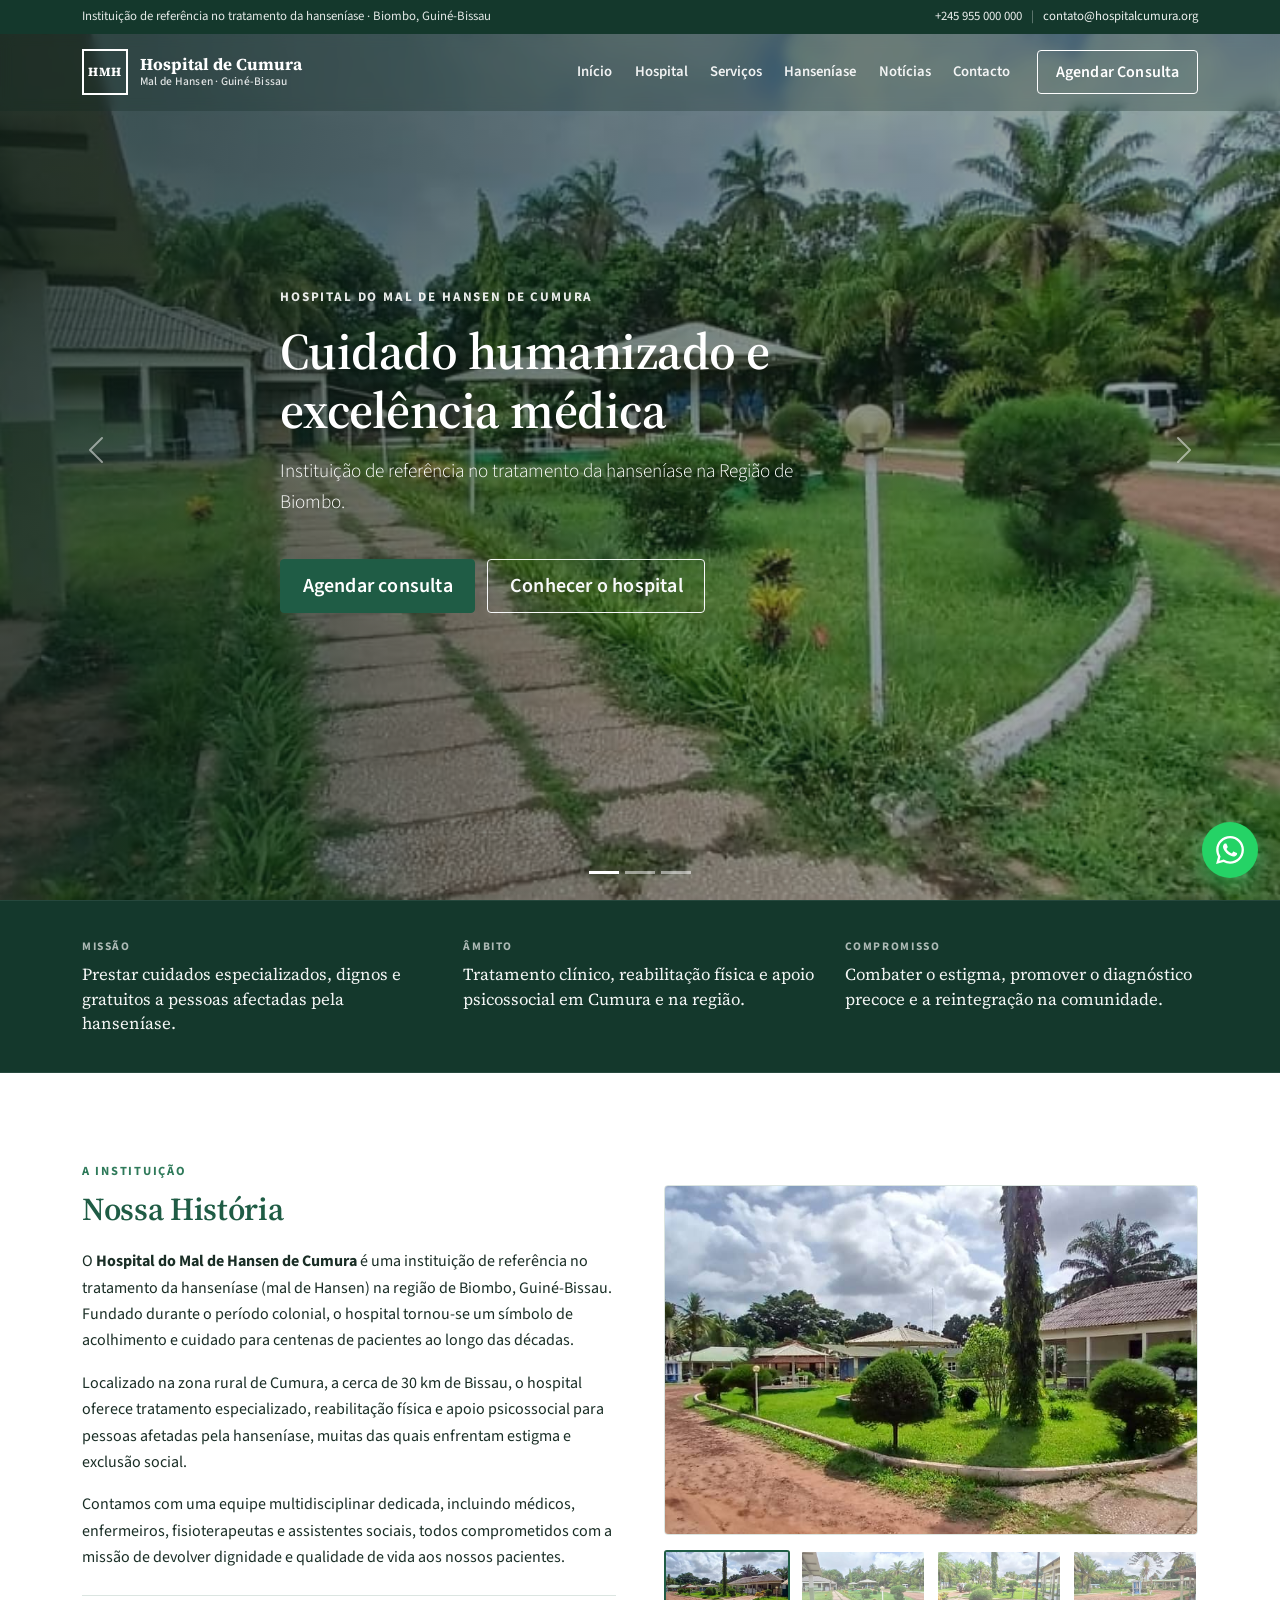
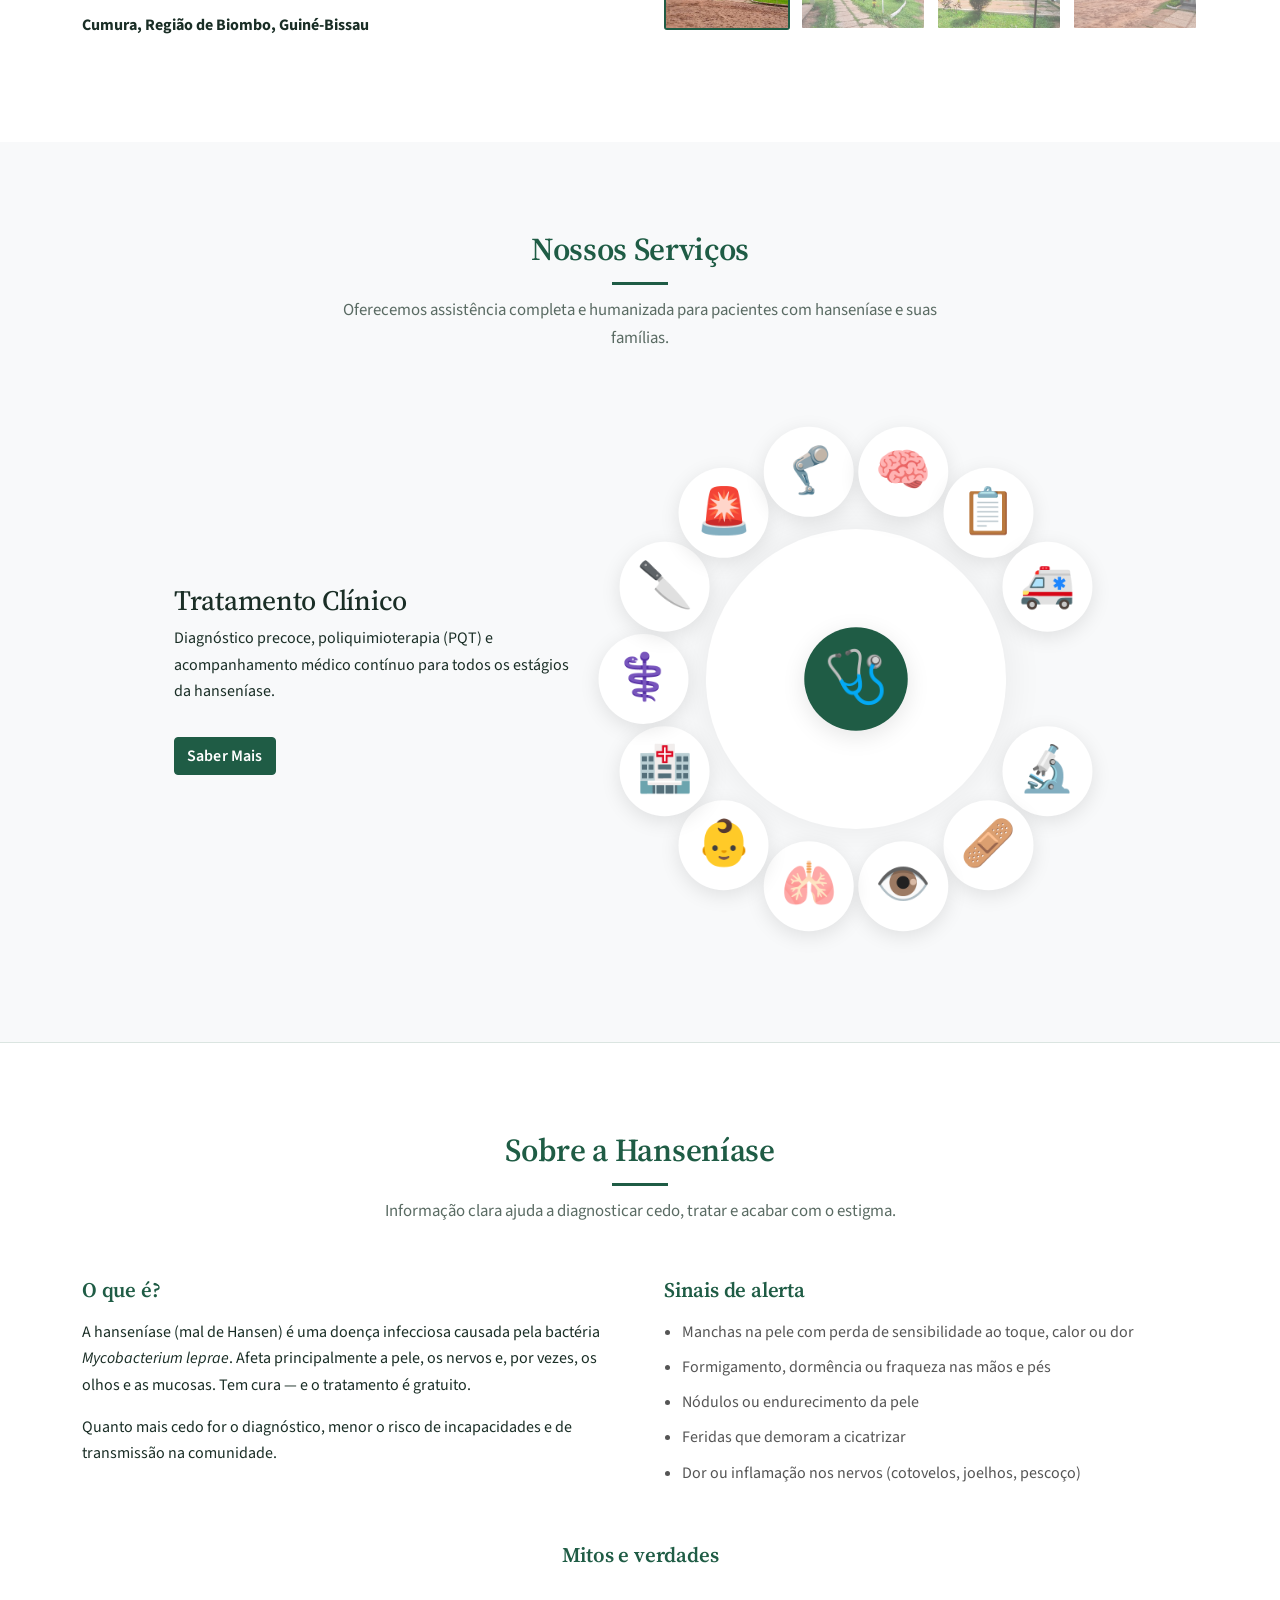
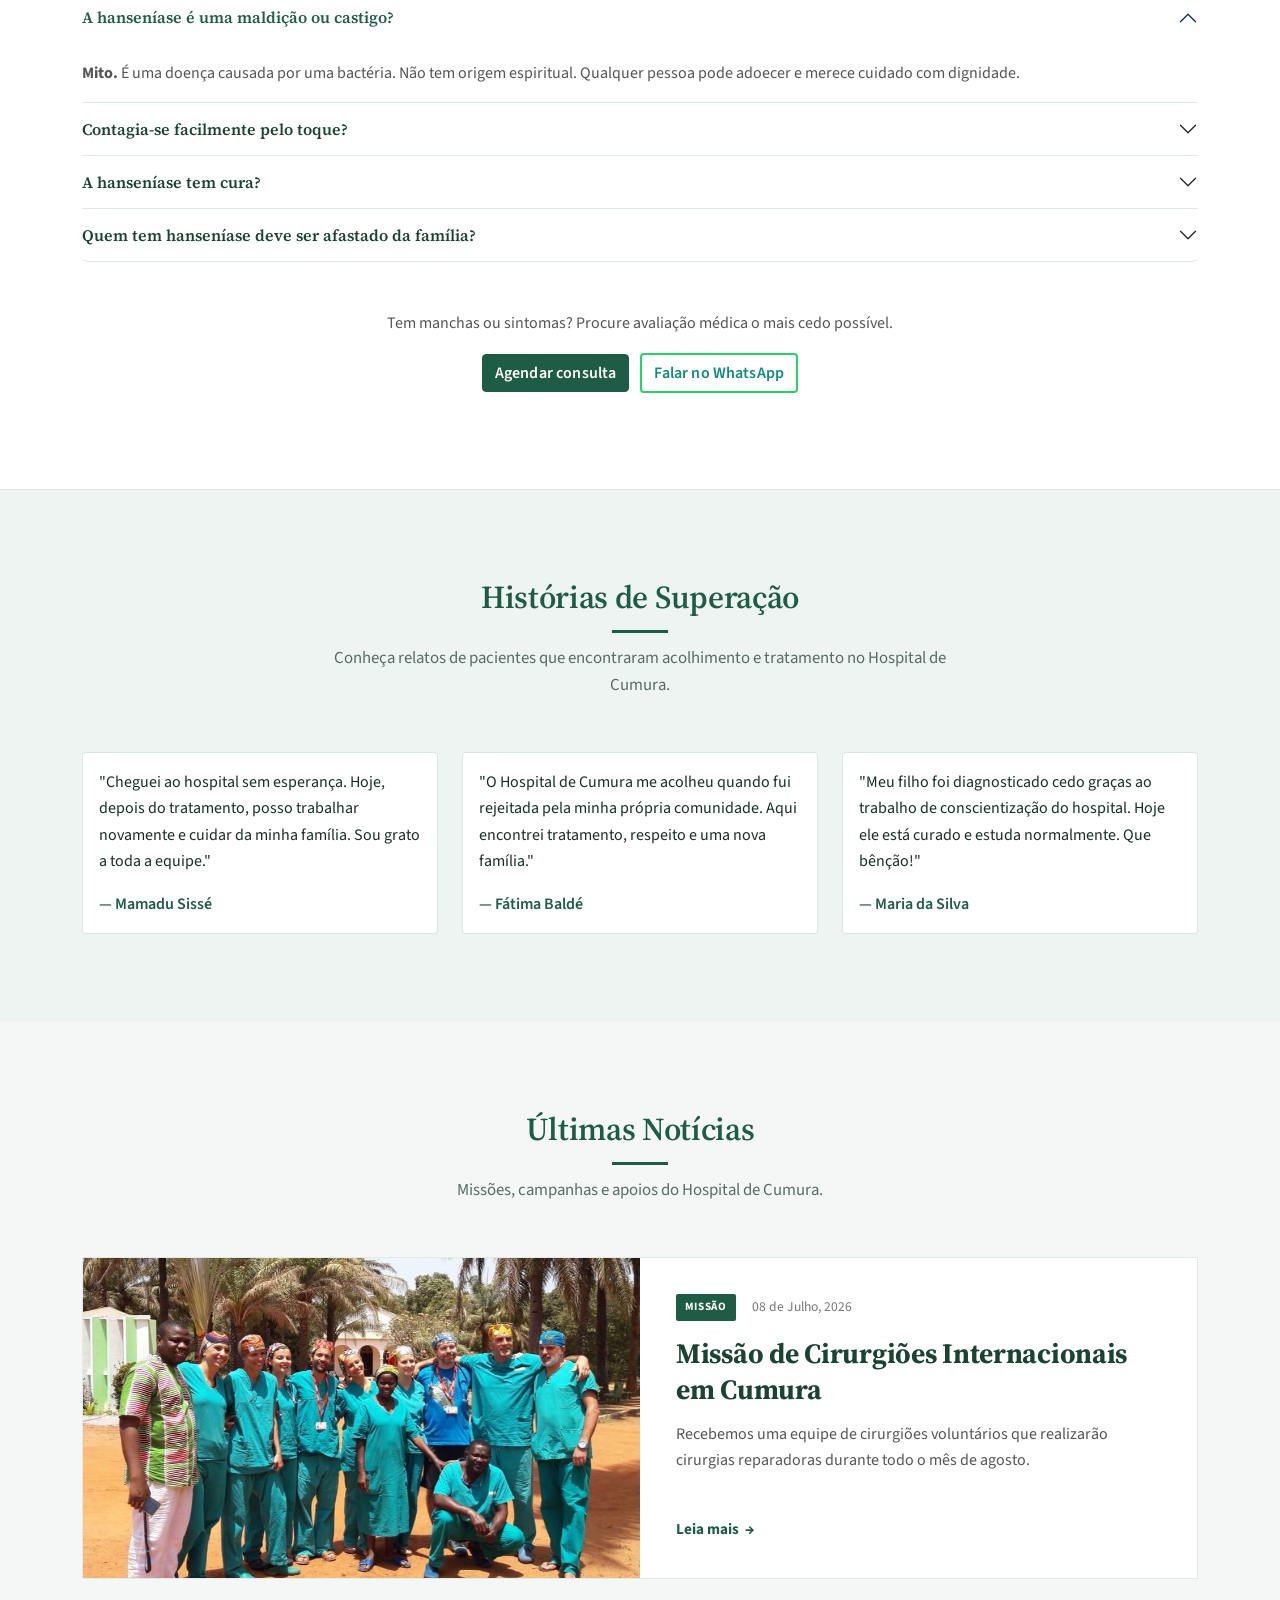
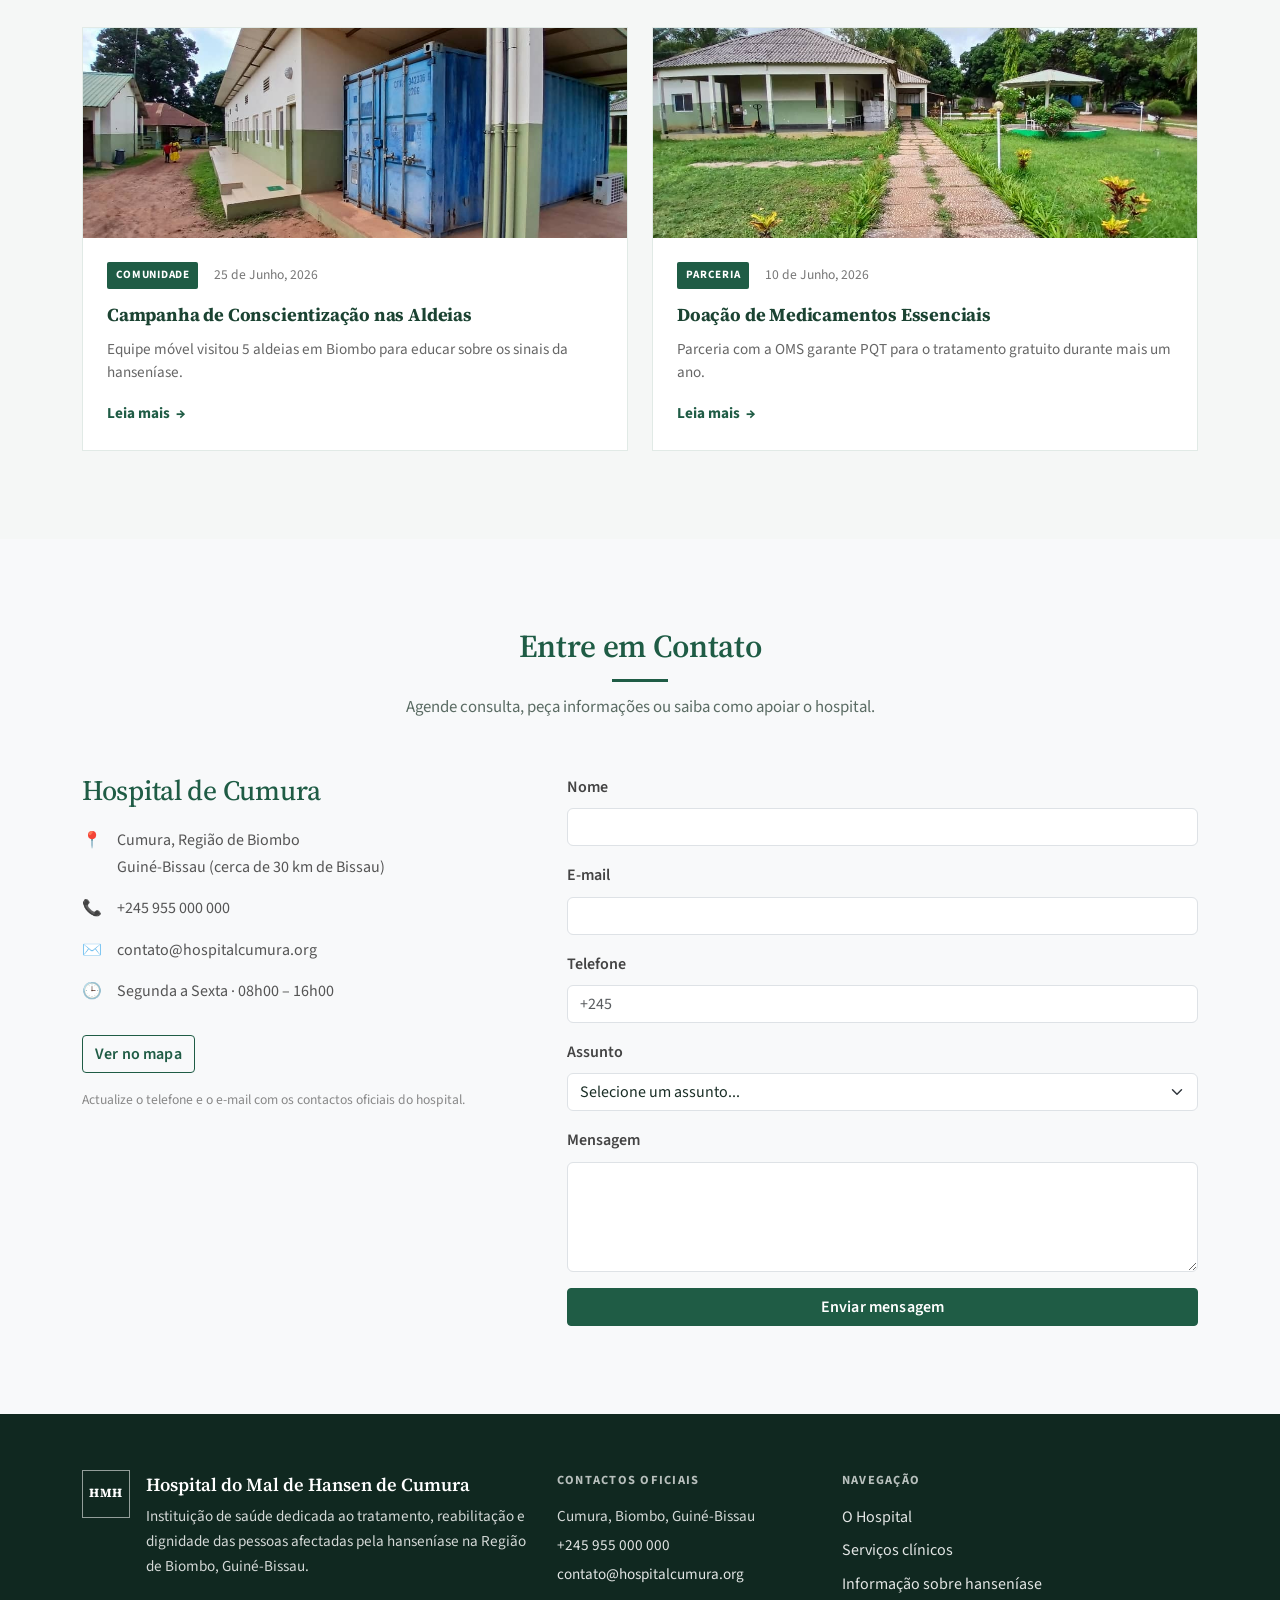
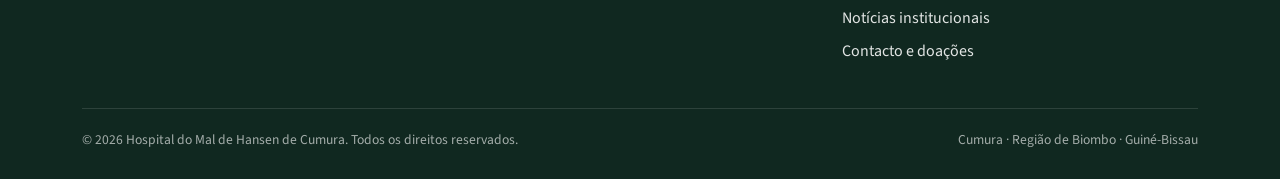
==== commit a6328321: "Atualização do layout e estilo do site, incluindo melhorias na tipografia, adição de fontes do Googl" ====
--- a/index.html
+++ b/index.html
@@ -10,9 +10,12 @@
     <meta property="og:description" content="Cuidado humanizado e excelência médica no tratamento da hanseníase na Guiné-Bissau.">
     <meta property="og:image" content="images/hmh.jpg">
     <meta property="og:type" content="website">
+    <link rel="preconnect" href="https://fonts.googleapis.com">
+    <link rel="preconnect" href="https://fonts.gstatic.com" crossorigin>
+    <link href="https://fonts.googleapis.com/css2?family=Source+Sans+3:wght@400;500;600;700&family=Source+Serif+4:opsz,wght@8..60,500;8..60,600;8..60,700&display=swap" rel="stylesheet">
     <!-- Bootstrap CSS -->
     <link href="https://cdn.jsdelivr.net/npm/bootstrap@5.3.3/dist/css/bootstrap.min.css" rel="stylesheet" integrity="sha384-QWTKZyjpPEjISv5WaRU9OFeRpok6YctnYmDr5pNlyT2bRjXh0JMhjY6hW+ALEwIH" crossorigin="anonymous">
-    <link rel="stylesheet" href="style.css?v=20260716b">
+    <link rel="stylesheet" href="style.css?v=20260717">
 </head>
 <body>
 
@@ -21,24 +24,39 @@
         <div class="spinner"></div>
     </div>
 
-    <!-- Header -->
-    <header class="fixed-top">
+    <!-- Header institucional -->
+    <header class="site-header fixed-top">
+        <div class="topbar">
+            <div class="container topbar-inner">
+                <p class="topbar-left mb-0">Instituição de referência no tratamento da hanseníase · Biombo, Guiné-Bissau</p>
+                <div class="topbar-right">
+                    <a href="tel:+245955000000">+245 955 000 000</a>
+                    <span class="topbar-sep" aria-hidden="true">|</span>
+                    <a href="mailto:contato@hospitalcumura.org">contato@hospitalcumura.org</a>
+                </div>
+            </div>
+        </div>
         <nav class="navbar navbar-expand-lg" id="mainNavbar">
             <div class="container">
-                <a class="navbar-brand logo" href="#home">HMH <span>Cumura</span></a>
+                <a class="navbar-brand logo" href="#home">
+                    <span class="logo-mark" aria-hidden="true">HMH</span>
+                    <span class="logo-text">
+                        <span class="logo-name">Hospital de Cumura</span>
+                        <span class="logo-sub">Mal de Hansen · Guiné-Bissau</span>
+                    </span>
+                </a>
                 <button class="navbar-toggler" type="button" data-bs-toggle="collapse" data-bs-target="#navLinks" aria-controls="navLinks" aria-expanded="false" aria-label="Toggle navigation">
                     <span class="navbar-toggler-icon"></span>
                 </button>
                 <div class="collapse navbar-collapse" id="navLinks">
-                    <ul class="navbar-nav ms-auto mb-2 mb-lg-0 align-items-center">
+                    <ul class="navbar-nav ms-auto mb-2 mb-lg-0 align-items-lg-center">
                         <li class="nav-item"><a class="nav-link" href="#home">Início</a></li>
                         <li class="nav-item"><a class="nav-link" href="#sobre">Hospital</a></li>
                         <li class="nav-item"><a class="nav-link" href="#servicos">Serviços</a></li>
                         <li class="nav-item"><a class="nav-link" href="#hanseniase">Hanseníase</a></li>
                         <li class="nav-item"><a class="nav-link" href="#noticias">Notícias</a></li>
-                        <li class="nav-item"><a class="nav-link" href="#depoimentos">Depoimentos</a></li>
-                        <li class="nav-item"><a class="nav-link" href="#contato">Contato</a></li>
-                        <li class="nav-item ms-lg-3"><a href="#contato" class="btn btn-agendar rounded-pill">Agendar Consulta</a></li>
+                        <li class="nav-item"><a class="nav-link" href="#contato">Contacto</a></li>
+                        <li class="nav-item ms-lg-3"><a href="#contato" class="btn btn-agendar">Agendar Consulta</a></li>
                     </ul>
                 </div>
             </div>
@@ -56,34 +74,34 @@
             <div class="carousel-inner">
                 <div class="carousel-item active" style="background-image: url('images/patio_10.jpeg');">
                     <div class="carousel-caption d-flex flex-column justify-content-center h-100">
-                        <p class="hero-brand mb-2">HMH Cumura</p>
-                        <h1 class="display-4">Cuidado Humanizado e Excelência Médica</h1>
-                        <p class="lead">Há décadas cuidando de pessoas com hanseníase com dignidade e tratamento especializado.</p>
+                        <p class="hero-brand">Hospital do Mal de Hansen de Cumura</p>
+                        <h1 class="display-4">Cuidado humanizado e excelência médica</h1>
+                        <p class="lead">Instituição de referência no tratamento da hanseníase na Região de Biombo.</p>
                         <div class="hero-buttons mt-4">
-                            <a href="#contato" class="btn btn-primary btn-lg rounded-pill">Agende sua Consulta</a>
-                            <a href="#sobre" class="btn btn-outline-light btn-lg rounded-pill">Nossa História</a>
+                            <a href="#contato" class="btn btn-primary btn-lg">Agendar consulta</a>
+                            <a href="#sobre" class="btn btn-outline-light btn-lg">Conhecer o hospital</a>
                         </div>
                     </div>
                 </div>
                 <div class="carousel-item" style="background-image: url('images/patio_2.jpeg');">
                     <div class="carousel-caption d-flex flex-column justify-content-center h-100">
-                        <p class="hero-brand mb-2">HMH Cumura</p>
-                        <h1 class="display-4">Reabilitação que Transforma Vidas</h1>
-                        <p class="lead">Oferecemos fisioterapia e apoio para a reintegração social dos nossos pacientes.</p>
+                        <p class="hero-brand">Hospital do Mal de Hansen de Cumura</p>
+                        <h1 class="display-4">Reabilitação e reintegração social</h1>
+                        <p class="lead">Fisioterapia, acompanhamento clínico e apoio às famílias e comunidades.</p>
                         <div class="hero-buttons mt-4">
-                            <a href="#servicos" class="btn btn-primary btn-lg rounded-pill">Nossos Serviços</a>
-                            <a href="#depoimentos" class="btn btn-outline-light btn-lg rounded-pill">Histórias Reais</a>
+                            <a href="#servicos" class="btn btn-primary btn-lg">Ver serviços</a>
+                            <a href="#hanseniase" class="btn btn-outline-light btn-lg">Sobre a hanseníase</a>
                         </div>
                     </div>
                 </div>
                 <div class="carousel-item" style="background-image: url('images/patio_5.jpeg');">
                     <div class="carousel-caption d-flex flex-column justify-content-center h-100">
-                        <p class="hero-brand mb-2">HMH Cumura</p>
-                        <h1 class="display-4">Junte-se à Nossa Missão</h1>
-                        <p class="lead">Sua doação ajuda a manter o tratamento gratuito e a combater o estigma da hanseníase.</p>
+                        <p class="hero-brand">Hospital do Mal de Hansen de Cumura</p>
+                        <h1 class="display-4">Apoie a missão institucional</h1>
+                        <p class="lead">A sua contribuição ajuda a manter o tratamento gratuito e o combate ao estigma.</p>
                         <div class="hero-buttons mt-4">
-                            <a href="#contato" class="btn btn-primary btn-lg rounded-pill" data-assunto="Doação">Faça uma Doação</a>
-                            <a href="#noticias" class="btn btn-outline-light btn-lg rounded-pill">Últimas Notícias</a>
+                            <a href="#contato" class="btn btn-primary btn-lg" data-assunto="Doação">Fazer uma doação</a>
+                            <a href="#noticias" class="btn btn-outline-light btn-lg">Últimas notícias</a>
                         </div>
                     </div>
                 </div>
@@ -99,16 +117,37 @@
         </div>
     </section>
 
+    <!-- Faixa institucional -->
+    <aside class="institutional-band" aria-label="Missão institucional">
+        <div class="container">
+            <div class="institutional-band-grid">
+                <div>
+                    <p class="band-label">Missão</p>
+                    <p class="band-text mb-0">Prestar cuidados especializados, dignos e gratuitos a pessoas afectadas pela hanseníase.</p>
+                </div>
+                <div>
+                    <p class="band-label">Âmbito</p>
+                    <p class="band-text mb-0">Tratamento clínico, reabilitação física e apoio psicossocial em Cumura e na região.</p>
+                </div>
+                <div>
+                    <p class="band-label">Compromisso</p>
+                    <p class="band-text mb-0">Combater o estigma, promover o diagnóstico precoce e a reintegração na comunidade.</p>
+                </div>
+            </div>
+        </div>
+    </aside>
+
     <!-- Sobre -->
     <section id="sobre">
         <div class="container">
             <div class="row align-items-center g-5">
                 <div class="col-lg-6 fade-up">
-                    <h2>Nossa História</h2>
+                    <p class="section-eyebrow">A instituição</p>
+                    <h2 class="section-heading-left">Nossa História</h2>
                     <p>O <strong>Hospital do Mal de Hansen de Cumura</strong> é uma instituição de referência no tratamento da hanseníase (mal de Hansen) na região de Biombo, Guiné-Bissau. Fundado durante o período colonial, o hospital tornou-se um símbolo de acolhimento e cuidado para centenas de pacientes ao longo das décadas.</p>
                     <p>Localizado na zona rural de Cumura, a cerca de 30 km de Bissau, o hospital oferece tratamento especializado, reabilitação física e apoio psicossocial para pessoas afetadas pela hanseníase, muitas das quais enfrentam estigma e exclusão social.</p>
                     <p>Contamos com uma equipe multidisciplinar dedicada, incluindo médicos, enfermeiros, fisioterapeutas e assistentes sociais, todos comprometidos com a missão de devolver dignidade e qualidade de vida aos nossos pacientes.</p>
-                    <p><strong>Cumura, Região de Biombo, Guiné-Bissau</strong></p>
+                    <p class="institution-place"><strong>Cumura, Região de Biombo, Guiné-Bissau</strong></p>
                 </div>
                 <div class="col-lg-6 fade-up">
                     <div class="galeria-main-image">
@@ -135,7 +174,7 @@
                 <div class="service-details-content">
                     <h3 id="service-circle-title"></h3>
                     <p id="service-circle-details"></p>
-                    <a href="#contato" class="btn btn-primary rounded-pill mt-3">Saber Mais</a>
+                    <a href="#contato" class="btn btn-primary mt-3">Saber Mais</a>
                 </div>
                 <div class="service-wheel-wrapper">
                     <div class="service-wheel">
@@ -226,8 +265,8 @@
 
             <div class="hanseniase-cta text-center fade-up mt-5">
                 <p class="mb-3">Tem manchas ou sintomas? Procure avaliação médica o mais cedo possível.</p>
-                <a href="#contato" class="btn btn-primary rounded-pill me-2 mb-2">Agendar consulta</a>
-                <a href="https://wa.me/245955000000?text=Ol%C3%A1%2C%20gostaria%20de%20informa%C3%A7%C3%B5es%20sobre%20hanseniase%20no%20Hospital%20de%20Cumura." class="btn btn-whatsapp-outline rounded-pill mb-2" target="_blank" rel="noopener noreferrer">Falar no WhatsApp</a>
+                <a href="#contato" class="btn btn-primary me-2 mb-2">Agendar consulta</a>
+                <a href="https://wa.me/245955000000?text=Ol%C3%A1%2C%20gostaria%20de%20informa%C3%A7%C3%B5es%20sobre%20hanseniase%20no%20Hospital%20de%20Cumura." class="btn btn-whatsapp-outline mb-2" target="_blank" rel="noopener noreferrer">Falar no WhatsApp</a>
             </div>
         </div>
     </section>
@@ -360,8 +399,8 @@
                         <div class="news-modal-text" id="newsModalText"></div>
 
                         <div class="news-modal-actions">
-                            <a id="newsModalWhatsApp" class="btn btn-whatsapp-solid rounded-pill" href="#" target="_blank" rel="noopener noreferrer">Partilhar no WhatsApp</a>
-                            <a href="#contato" class="btn btn-outline-primary rounded-pill" data-bs-dismiss="modal">Contactar hospital</a>
+                            <a id="newsModalWhatsApp" class="btn btn-whatsapp-solid" href="#" target="_blank" rel="noopener noreferrer">Partilhar no WhatsApp</a>
+                            <a href="#contato" class="btn btn-outline-primary" data-bs-dismiss="modal">Contactar hospital</a>
                         </div>
 
                         <div class="news-modal-pager">
@@ -399,8 +438,8 @@
                             <span aria-hidden="true">🕒</span>
                             <p class="mb-0">Segunda a Sexta · 08h00 – 16h00</p>
                         </div>
-                        <a class="btn btn-outline-primary rounded-pill mt-3" href="https://www.openstreetmap.org/search?query=Cumura%20Guinea-Bissau" target="_blank" rel="noopener noreferrer">Ver no mapa</a>
-                        <p class="contato-nota mt-3">Substitua o telefone e o e-mail pelos contactos oficiais do hospital.</p>
+                        <a class="btn btn-outline-primary mt-3" href="https://www.openstreetmap.org/search?query=Cumura%20Guinea-Bissau" target="_blank" rel="noopener noreferrer">Ver no mapa</a>
+                        <p class="contato-nota mt-3">Actualize o telefone e o e-mail com os contactos oficiais do hospital.</p>
                     </div>
                 </div>
                 <div class="col-lg-7 fade-up">
@@ -432,7 +471,7 @@
                             <label for="mensagem" class="form-label">Mensagem</label>
                             <textarea class="form-control" id="mensagem" name="mensagem" rows="4" required></textarea>
                         </div>
-                        <button type="submit" class="btn btn-primary btn-submit w-100 rounded-pill">Enviar mensagem</button>
+                        <button type="submit" class="btn btn-primary btn-submit w-100">Enviar mensagem</button>
                     </form>
                 </div>
             </div>
@@ -440,31 +479,39 @@
     </section>
 
     <!-- Footer -->
-    <footer class="text-white">
-        <div class="container">
-            <div class="row g-4 footer-grid text-start text-md-start">
-                <div class="col-md-4">
-                    <p class="footer-brand mb-2">HMH Cumura</p>
-                    <p class="footer-text mb-0">Hospital do Mal de Hansen de Cumura — tratamento, reabilitação e dignidade na Região de Biombo.</p>
-                </div>
-                <div class="col-md-4">
-                    <p class="footer-heading mb-2">Contactos</p>
+    <footer class="site-footer text-white">
+        <div class="container">
+            <div class="row g-4 footer-grid">
+                <div class="col-lg-5">
+                    <div class="footer-brand-block">
+                        <span class="footer-mark" aria-hidden="true">HMH</span>
+                        <div>
+                            <p class="footer-brand mb-1">Hospital do Mal de Hansen de Cumura</p>
+                            <p class="footer-text mb-0">Instituição de saúde dedicada ao tratamento, reabilitação e dignidade das pessoas afectadas pela hanseníase na Região de Biombo, Guiné-Bissau.</p>
+                        </div>
+                    </div>
+                </div>
+                <div class="col-md-3 col-lg-3">
+                    <p class="footer-heading">Contactos oficiais</p>
                     <p class="footer-text mb-1">Cumura, Biombo, Guiné-Bissau</p>
                     <p class="footer-text mb-1"><a href="tel:+245955000000">+245 955 000 000</a></p>
                     <p class="footer-text mb-0"><a href="mailto:contato@hospitalcumura.org">contato@hospitalcumura.org</a></p>
                 </div>
-                <div class="col-md-4">
-                    <p class="footer-heading mb-2">Navegação</p>
+                <div class="col-md-4 col-lg-4">
+                    <p class="footer-heading">Navegação</p>
                     <ul class="footer-links">
-                        <li><a href="#sobre">Hospital</a></li>
-                        <li><a href="#servicos">Serviços</a></li>
-                        <li><a href="#hanseniase">Hanseníase</a></li>
-                        <li><a href="#noticias">Notícias</a></li>
-                        <li><a href="#contato">Contacto / Doação</a></li>
+                        <li><a href="#sobre">O Hospital</a></li>
+                        <li><a href="#servicos">Serviços clínicos</a></li>
+                        <li><a href="#hanseniase">Informação sobre hanseníase</a></li>
+                        <li><a href="#noticias">Notícias institucionais</a></li>
+                        <li><a href="#contato">Contacto e doações</a></li>
                     </ul>
                 </div>
             </div>
-            <p class="footer-copy text-center mb-0">&copy; 2026 Hospital do Mal de Hansen de Cumura. Todos os direitos reservados.</p>
+            <div class="footer-bottom">
+                <p class="footer-copy mb-0">&copy; 2026 Hospital do Mal de Hansen de Cumura. Todos os direitos reservados.</p>
+                <p class="footer-copy mb-0">Cumura · Região de Biombo · Guiné-Bissau</p>
+            </div>
         </div>
     </footer>
 
@@ -498,8 +545,8 @@
           <div class="modal-body">
           </div>
           <div class="modal-footer">
-            <button type="button" class="btn btn-secondary rounded-pill" data-bs-dismiss="modal">Fechar</button>
-            <a href="#contato" class="btn btn-primary rounded-pill" id="modalAgendarBtn">Agendar Consulta</a>
+            <button type="button" class="btn btn-secondary" data-bs-dismiss="modal">Fechar</button>
+            <a href="#contato" class="btn btn-primary" id="modalAgendarBtn">Agendar Consulta</a>
           </div>
         </div>
       </div>
@@ -507,6 +554,6 @@
 
     <!-- Bootstrap JS Bundle -->
     <script src="https://cdn.jsdelivr.net/npm/bootstrap@5.3.3/dist/js/bootstrap.bundle.min.js" integrity="sha384-YvpcrYf0tY3lHB60NNkmXc5s9fDVZLESaAA55NDzOxhy9GkcIdslK1eN7N6jIeHz" crossorigin="anonymous"></script>
-    <script src="script.js?v=20260716b"></script>
+    <script src="script.js?v=20260717"></script>
 </body>
 </html>
--- a/style.css
+++ b/style.css
@@ -9,96 +9,297 @@
 }
 
 :root {
-    --bs-primary: #2d6a4f;
-    --bs-primary-rgb: 45, 106, 79;
-    --bs-secondary: #40916c;
-    --bs-secondary-rgb: 64, 145, 108;
-    --bs-body-font-family: 'Segoe UI', Tahoma, Geneva, Verdana, sans-serif;
-    --bs-body-color: #333;
+    --bs-primary: #1f5c45;
+    --bs-primary-rgb: 31, 92, 69;
+    --bs-secondary: #2f7a5a;
+    --bs-secondary-rgb: 47, 122, 90;
+    --color-ink: #1a2e26;
+    --color-muted: #5a6b63;
+    --color-paper: #f5f7f6;
+    --color-line: rgba(31, 92, 69, 0.16);
+    --font-sans: 'Source Sans 3', 'Segoe UI', sans-serif;
+    --font-serif: 'Source Serif 4', Georgia, 'Times New Roman', serif;
+    --bs-body-font-family: var(--font-sans);
+    --bs-body-color: var(--color-ink);
+    --header-offset: 108px;
 }
 
 body {
-    font-family: var(--bs-body-font-family);
-    line-height: 1.6;
+    font-family: var(--font-sans);
+    line-height: 1.65;
     color: var(--bs-body-color);
-    scroll-padding-top: 70px; /* Ajusta o alvo do scroll por causa do header fixo */
+    scroll-padding-top: var(--header-offset);
+    background: #fff;
 }
 
 .container {
-    max-width: 1200px;
+    max-width: 1140px;
 }
 
 section {
-    padding: 80px 20px;
+    padding: 88px 20px;
+}
+
+h1, h2, h3, h4, .section-title, .section-heading-left, .news-main-title, .news-item-title, .news-modal-title, .display-4 {
+    font-family: var(--font-serif);
+    letter-spacing: -0.01em;
 }
 
 .section-title {
     text-align: center;
-    font-size: 2.2rem;
-    font-weight: 700;
-    color: #2d6a4f;
-    margin-bottom: 20px;
+    font-size: clamp(1.85rem, 2.5vw, 2.35rem);
+    font-weight: 600;
+    color: var(--bs-primary);
+    margin-bottom: 0.75rem;
+}
+
+.section-title::after {
+    content: '';
+    display: block;
+    width: 56px;
+    height: 3px;
+    margin: 0.85rem auto 0;
+    background: var(--bs-primary);
 }
 
 .section-subtitle {
     text-align: center;
-    max-width: 600px;
-    margin: 0 auto 60px;
-    color: #666;
-}
-
-/* ============================================
-   HEADER / NAVEGAÇÃO
-   ============================================ */
+    max-width: 620px;
+    margin: 0 auto 3.25rem;
+    color: var(--color-muted);
+    font-size: 1.05rem;
+}
+
+.section-eyebrow {
+    margin: 0 0 0.5rem;
+    color: var(--bs-secondary);
+    font-size: 0.78rem;
+    font-weight: 700;
+    letter-spacing: 0.14em;
+    text-transform: uppercase;
+}
+
+.section-heading-left {
+    font-size: clamp(1.85rem, 2.5vw, 2.25rem);
+    font-weight: 600;
+    color: var(--bs-primary);
+    margin-bottom: 1.25rem;
+}
+
+.institution-place {
+    margin-top: 1.5rem;
+    padding-top: 1rem;
+    border-top: 1px solid var(--color-line);
+    color: var(--color-ink);
+}
+
+.btn {
+    border-radius: 4px;
+    font-weight: 600;
+    letter-spacing: 0.01em;
+}
+
+.btn-lg {
+    padding: 0.7rem 1.35rem;
+}
+
+.btn-primary {
+    background-color: var(--bs-primary);
+    border-color: var(--bs-primary);
+}
+
+.btn-primary:hover,
+.btn-primary:focus {
+    background-color: #164836;
+    border-color: #164836;
+}
+
+.btn-outline-primary {
+    color: var(--bs-primary);
+    border-color: var(--bs-primary);
+}
+
+.btn-outline-primary:hover {
+    background-color: var(--bs-primary);
+    border-color: var(--bs-primary);
+}
+
+/* ============================================
+   HEADER INSTITUCIONAL
+   ============================================ */
+.site-header {
+    z-index: 1030;
+}
+
+.topbar {
+    background: #14382c;
+    color: rgba(255, 255, 255, 0.88);
+    font-size: 0.8rem;
+    padding: 0.4rem 0;
+}
+
+.topbar-inner {
+    display: flex;
+    justify-content: space-between;
+    align-items: center;
+    gap: 1rem;
+}
+
+.topbar a {
+    color: rgba(255, 255, 255, 0.92);
+    text-decoration: none;
+}
+
+.topbar a:hover {
+    color: #fff;
+    text-decoration: underline;
+}
+
+.topbar-right {
+    display: flex;
+    align-items: center;
+    gap: 0.55rem;
+    white-space: nowrap;
+}
+
+.topbar-sep {
+    opacity: 0.45;
+}
+
 .navbar {
-    transition: background-color 0.4s ease, box-shadow 0.4s ease;
+    transition: background-color 0.35s ease, box-shadow 0.35s ease, padding 0.35s ease;
+    padding-top: 0.65rem;
+    padding-bottom: 0.65rem;
 }
 
 .logo {
-    font-size: 1.5rem;
+    display: inline-flex;
+    align-items: center;
+    gap: 0.75rem;
+    text-decoration: none;
+    max-width: 70%;
+}
+
+.logo-mark {
+    display: inline-flex;
+    align-items: center;
+    justify-content: center;
+    width: 46px;
+    height: 46px;
+    flex-shrink: 0;
+    border: 2px solid currentColor;
+    font-family: var(--font-serif);
+    font-size: 0.78rem;
     font-weight: 700;
-}
-
-/* Estilos do Header Transparente */
+    letter-spacing: 0.04em;
+}
+
+.logo-text {
+    display: flex;
+    flex-direction: column;
+    line-height: 1.2;
+    min-width: 0;
+}
+
+.logo-name {
+    font-family: var(--font-serif);
+    font-size: 1.05rem;
+    font-weight: 700;
+}
+
+.logo-sub {
+    font-size: 0.72rem;
+    font-weight: 500;
+    opacity: 0.85;
+    letter-spacing: 0.02em;
+}
+
+.navbar .nav-link {
+    font-size: 0.92rem;
+    font-weight: 600;
+    padding: 0.45rem 0.7rem !important;
+}
+
+.btn-agendar {
+    padding: 0.55rem 1.1rem;
+    font-weight: 600;
+    border-radius: 4px;
+    border: 1.5px solid transparent;
+}
+
+/* Header sobre o hero (transparente) */
 .navbar:not(.scrolled) {
-    background: transparent !important;
+    background: rgba(15, 40, 32, 0.28) !important;
+    backdrop-filter: blur(6px);
 }
 
 .navbar:not(.scrolled) .logo { color: #fff; }
-.navbar:not(.scrolled) .logo span { color: #f0f0f0; }
-.navbar:not(.scrolled) .nav-link { color: #fff; }
-.navbar:not(.scrolled) .nav-link:hover { color: rgba(255, 255, 255, 0.8); }
+.navbar:not(.scrolled) .nav-link { color: rgba(255, 255, 255, 0.92); }
+.navbar:not(.scrolled) .nav-link:hover { color: #fff; }
 .navbar:not(.scrolled) .btn-agendar {
     border-color: #fff;
     color: #fff !important;
+    background: transparent;
+}
+.navbar:not(.scrolled) .btn-agendar:hover {
+    background: #fff !important;
+    color: var(--bs-primary) !important;
 }
 .navbar:not(.scrolled) .navbar-toggler-icon {
     background-image: url("data:image/svg+xml,%3csvg xmlns='http://www.w3.org/2000/svg' viewBox='0 0 30 30'%3e%3cpath stroke='rgba%28255, 255, 255, 1%29' stroke-linecap='round' stroke-miterlimit='10' stroke-width='2' d='M4 7h22M4 15h22M4 23h22'/%3e%3c/svg%3e");
 }
 
-/* Estilos do Header com Scroll */
+/* Header após scroll */
 .navbar.scrolled {
     background: #fff !important;
-    box-shadow: 0 2px 10px rgba(0, 0, 0, 0.1);
-}
-
-.navbar.scrolled .logo { color: #2d6a4f; }
-.navbar.scrolled .logo span { color: #1b4332; }
-.navbar.scrolled .nav-link { color: #333; }
-.navbar.scrolled .nav-link:hover { color: #2d6a4f; }
+    box-shadow: 0 1px 0 var(--color-line), 0 8px 24px rgba(20, 56, 44, 0.06);
+}
+
+.navbar.scrolled .logo { color: var(--bs-primary); }
+.navbar.scrolled .nav-link { color: var(--color-ink); }
+.navbar.scrolled .nav-link:hover { color: var(--bs-primary); }
 .navbar.scrolled .btn-agendar {
     background-color: var(--bs-primary);
     border-color: var(--bs-primary);
     color: #fff !important;
 }
 .navbar.scrolled .btn-agendar:hover {
-    background-color: #1b4332;
-    border-color: #1b4332;
-}
-
-.btn-agendar {
-    padding: 10px 20px;
-    font-weight: 600;
+    background-color: #164836;
+    border-color: #164836;
+}
+
+@media (max-width: 991px) {
+    :root { --header-offset: 72px; }
+
+    .topbar {
+        display: none;
+    }
+
+    .logo-sub {
+        display: none;
+    }
+
+    .navbar:not(.scrolled) {
+        background: rgba(15, 40, 32, 0.92) !important;
+    }
+
+    .navbar .navbar-collapse {
+        background: #fff;
+        margin-top: 0.75rem;
+        padding: 0.75rem 1rem 1rem;
+        border: 1px solid var(--color-line);
+    }
+
+    .navbar:not(.scrolled) .navbar-collapse .nav-link,
+    .navbar.scrolled .navbar-collapse .nav-link {
+        color: var(--color-ink);
+    }
+
+    .navbar:not(.scrolled) .navbar-collapse .btn-agendar {
+        border-color: var(--bs-primary);
+        color: var(--bs-primary) !important;
+        margin-top: 0.5rem;
+    }
 }
 
 /* ============================================
@@ -126,24 +327,42 @@
     left: 0;
     width: 100%;
     height: 100%;
-    background: rgba(0, 0, 0, 0.5);
+    background: linear-gradient(105deg, rgba(12, 32, 26, 0.78) 0%, rgba(12, 32, 26, 0.45) 55%, rgba(12, 32, 26, 0.35) 100%);
 }
 
 .carousel-caption {
     position: static;
+    max-width: 760px;
+    margin: 0 auto;
+    text-align: left;
+    padding: 0 1.25rem;
 }
 
 .carousel-caption h1, .carousel-caption .lead {
-    text-shadow: 0 2px 4px rgba(0,0,0,0.6);
+    text-shadow: none;
 }
 
 .hero-brand {
-    font-size: clamp(1.4rem, 3vw, 2rem);
+    font-family: var(--font-sans);
+    font-size: 0.82rem;
     font-weight: 700;
-    letter-spacing: 0.04em;
+    letter-spacing: 0.14em;
     text-transform: uppercase;
-    color: #fff;
-    text-shadow: 0 2px 8px rgba(0, 0, 0, 0.55);
+    color: rgba(255, 255, 255, 0.9);
+    margin-bottom: 0.85rem;
+}
+
+.carousel-caption .display-4 {
+    font-size: clamp(2rem, 4.2vw, 3.2rem);
+    font-weight: 600;
+    line-height: 1.15;
+    margin-bottom: 1rem;
+}
+
+.carousel-caption .lead {
+    font-size: clamp(1rem, 1.5vw, 1.2rem);
+    max-width: 34rem;
+    opacity: 0.95;
 }
 
 /* Animação do texto do slide */
@@ -165,9 +384,59 @@
 
 .hero-buttons {
     display: flex;
-    gap: 15px;
-    justify-content: center;
+    gap: 12px;
+    justify-content: flex-start;
     flex-wrap: wrap;
+}
+
+/* Faixa institucional */
+.institutional-band {
+    background: #14382c;
+    color: #fff;
+    padding: 2.25rem 20px;
+    border-top: 1px solid rgba(255, 255, 255, 0.08);
+    border-bottom: 1px solid rgba(255, 255, 255, 0.08);
+}
+
+.institutional-band-grid {
+    display: grid;
+    grid-template-columns: repeat(3, 1fr);
+    gap: 1.75rem;
+}
+
+.band-label {
+    margin: 0 0 0.45rem;
+    font-size: 0.72rem;
+    font-weight: 700;
+    letter-spacing: 0.14em;
+    text-transform: uppercase;
+    color: rgba(255, 255, 255, 0.65);
+}
+
+.band-text {
+    font-family: var(--font-serif);
+    font-size: 1.05rem;
+    line-height: 1.45;
+    color: rgba(255, 255, 255, 0.95);
+}
+
+@media (max-width: 991px) {
+    .carousel-caption {
+        text-align: center;
+    }
+
+    .hero-buttons {
+        justify-content: center;
+    }
+
+    .carousel-caption .lead {
+        margin-inline: auto;
+    }
+
+    .institutional-band-grid {
+        grid-template-columns: 1fr;
+        gap: 1.25rem;
+    }
 }
 
 /* ============================================
@@ -190,8 +459,9 @@
     width: 100%;
     height: 350px;
     object-fit: cover;
-    border-radius: 15px;
-    box-shadow: 0 5px 15px rgba(0,0,0,0.1);
+    border-radius: 4px;
+    box-shadow: none;
+    border: 1px solid var(--color-line);
     transition: all 0.3s ease;
     margin-bottom: 15px;
 }
@@ -206,7 +476,7 @@
     width: 100%;
     height: 80px;
     object-fit: cover;
-    border-radius: 10px;
+    border-radius: 3px;
     cursor: pointer;
     opacity: 0.6;
     transition: opacity 0.3s, transform 0.3s;
@@ -349,15 +619,16 @@
    HANSENÍASE (EDUCAÇÃO)
    ============================================ */
 .hanseniase-section {
-    background:
-        radial-gradient(ellipse at 10% 0%, rgba(45, 106, 79, 0.08), transparent 55%),
-        linear-gradient(180deg, #f7fbf8 0%, #ffffff 100%);
+    background: #fff;
+    border-top: 1px solid var(--color-line);
+    border-bottom: 1px solid var(--color-line);
 }
 
 .hanseniase-heading {
     color: var(--bs-primary);
-    font-size: 1.35rem;
-    font-weight: 700;
+    font-family: var(--font-serif);
+    font-size: 1.3rem;
+    font-weight: 600;
     margin-bottom: 1rem;
 }
 
@@ -494,29 +765,42 @@
    DEPOIMENTOS
    ============================================ */
 .depoimentos {
-    background: #f0faf3;
+    background: #eef4f1;
 }
 
 .depoimento-card {
-    box-shadow: 0 5px 15px rgba(0, 0, 0, 0.05) !important;
+    box-shadow: none !important;
+    border: 1px solid var(--color-line) !important;
+    border-radius: 4px !important;
 }
 
 .stars {
-    color: #f4c542;
-    margin-bottom: 15px;
+    display: none;
 }
 
 .paciente {
     font-weight: 600;
     color: var(--bs-primary);
     font-style: normal;
+    margin-bottom: 0;
 }
 
 /* ============================================
    NOTÍCIAS
    ============================================ */
 #noticias {
-    background: #f7faf8;
+    background: var(--color-paper);
+}
+
+.news-tag {
+    color: #fff;
+    background: var(--bs-primary);
+    font-weight: 700;
+    letter-spacing: 0.06em;
+    text-transform: uppercase;
+    font-size: 0.7rem;
+    padding: 0.28rem 0.55rem;
+    border-radius: 2px;
 }
 
 .news-main {
@@ -573,16 +857,6 @@
     align-items: center;
     gap: 0.65rem 1rem;
     margin-bottom: 0.85rem;
-}
-
-.news-tag {
-    color: #fff;
-    background: var(--bs-primary);
-    font-weight: 700;
-    letter-spacing: 0.04em;
-    text-transform: uppercase;
-    font-size: 0.72rem;
-    padding: 0.28rem 0.55rem;
 }
 
 .news-meta time {
@@ -769,35 +1043,63 @@
 /* ============================================
    FOOTER
    ============================================ */
-footer {
-    background: #1b4332;
-    padding: 50px 20px 30px;
+.site-footer {
+    background: #102820;
+    padding: 3.5rem 20px 1.75rem;
+}
+
+.footer-brand-block {
+    display: flex;
+    gap: 1rem;
+    align-items: flex-start;
+}
+
+.footer-mark {
+    display: inline-flex;
+    align-items: center;
+    justify-content: center;
+    width: 48px;
+    height: 48px;
+    flex-shrink: 0;
+    border: 1.5px solid rgba(255, 255, 255, 0.55);
+    font-family: var(--font-serif);
+    font-size: 0.78rem;
+    font-weight: 700;
+    letter-spacing: 0.04em;
 }
 
 .footer-brand {
-    font-size: 1.35rem;
+    font-family: var(--font-serif);
+    font-size: 1.15rem;
+    font-weight: 600;
+    margin: 0;
+}
+
+.footer-heading {
+    font-family: var(--font-sans);
     font-weight: 700;
-}
-
-.footer-heading {
-    font-weight: 700;
-    margin: 0;
+    font-size: 0.78rem;
+    letter-spacing: 0.1em;
+    text-transform: uppercase;
+    margin: 0 0 0.85rem;
+    color: rgba(255, 255, 255, 0.7);
 }
 
 .footer-text {
-    color: rgba(255, 255, 255, 0.8);
+    color: rgba(255, 255, 255, 0.82);
     font-size: 0.95rem;
 }
 
 .footer-text a,
 .footer-links a {
-    color: rgba(255, 255, 255, 0.85);
+    color: rgba(255, 255, 255, 0.88);
     text-decoration: none;
 }
 
 .footer-text a:hover,
 .footer-links a:hover {
     color: #fff;
+    text-decoration: underline;
 }
 
 .footer-links {
@@ -807,15 +1109,22 @@
 }
 
 .footer-links li {
-    margin-bottom: 0.4rem;
+    margin-bottom: 0.45rem;
+}
+
+.footer-bottom {
+    display: flex;
+    flex-wrap: wrap;
+    justify-content: space-between;
+    gap: 0.75rem;
+    margin-top: 2.25rem;
+    padding-top: 1.25rem;
+    border-top: 1px solid rgba(255, 255, 255, 0.12);
 }
 
 .footer-copy {
-    margin-top: 2rem;
-    padding-top: 1.25rem;
-    border-top: 1px solid rgba(255, 255, 255, 0.15);
-    color: rgba(255, 255, 255, 0.7);
-    font-size: 0.9rem;
+    color: rgba(255, 255, 255, 0.62);
+    font-size: 0.85rem;
 }
 
 /* ============================================
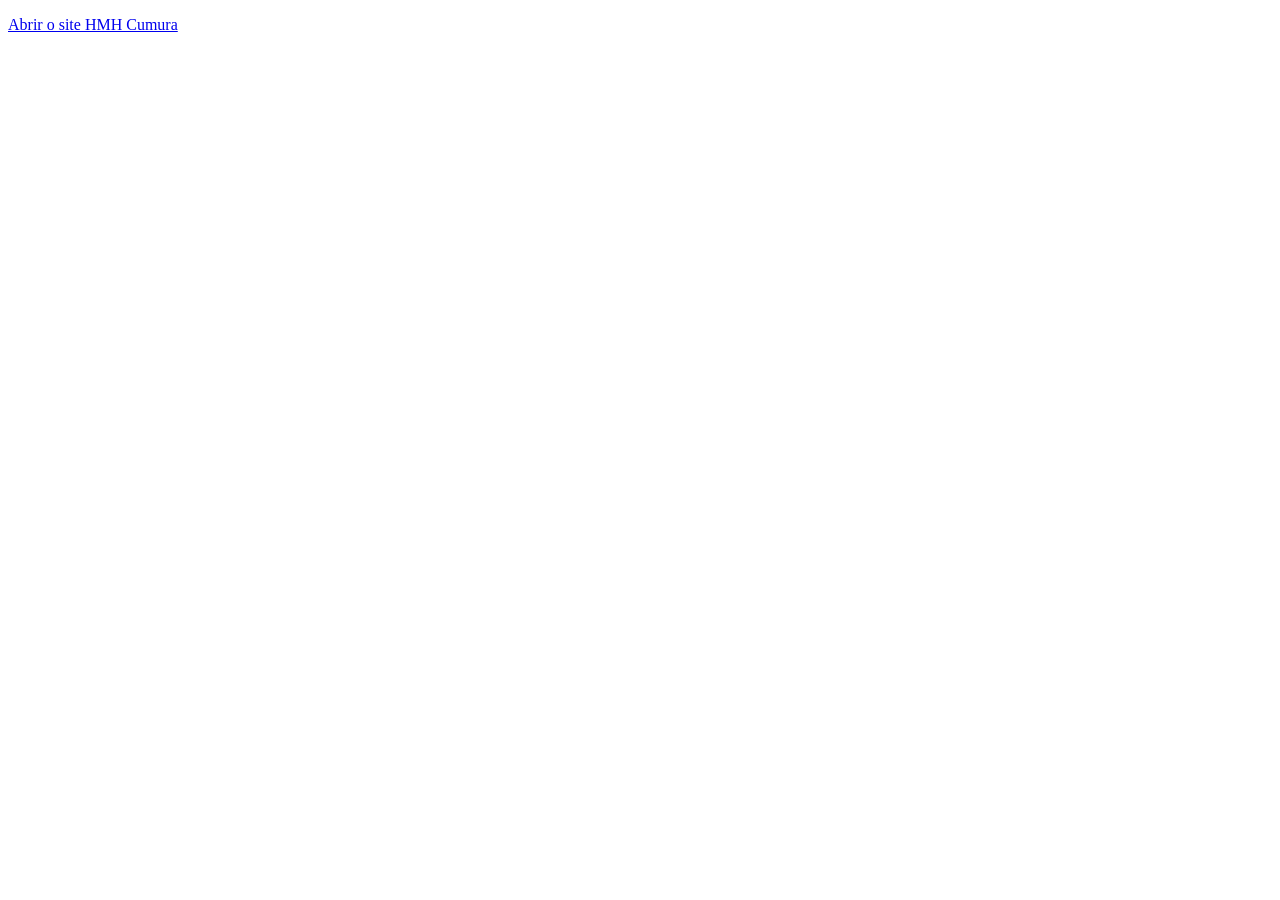
==== commit 63fffafc: "Atualização do site" ====
--- a/index.html
+++ b/index.html
@@ -1,559 +1,12 @@
 <!DOCTYPE html>
-<html lang="pt-BR">
+<html lang="pt">
 <head>
     <meta charset="UTF-8">
-    <meta name="viewport" content="width=device-width, initial-scale=1.0">
-    <title>Hospital do Mal de Hansen de Cumura | HMH Cumura</title>
-    <meta name="description" content="Hospital de referência no tratamento da hanseníase em Cumura, Biombo, Guiné-Bissau. Tratamento, reabilitação e apoio humanizado.">
-    <meta name="theme-color" content="#2d6a4f">
-    <meta property="og:title" content="Hospital do Mal de Hansen de Cumura">
-    <meta property="og:description" content="Cuidado humanizado e excelência médica no tratamento da hanseníase na Guiné-Bissau.">
-    <meta property="og:image" content="images/hmh.jpg">
-    <meta property="og:type" content="website">
-    <link rel="preconnect" href="https://fonts.googleapis.com">
-    <link rel="preconnect" href="https://fonts.gstatic.com" crossorigin>
-    <link href="https://fonts.googleapis.com/css2?family=Source+Sans+3:wght@400;500;600;700&family=Source+Serif+4:opsz,wght@8..60,500;8..60,600;8..60,700&display=swap" rel="stylesheet">
-    <!-- Bootstrap CSS -->
-    <link href="https://cdn.jsdelivr.net/npm/bootstrap@5.3.3/dist/css/bootstrap.min.css" rel="stylesheet" integrity="sha384-QWTKZyjpPEjISv5WaRU9OFeRpok6YctnYmDr5pNlyT2bRjXh0JMhjY6hW+ALEwIH" crossorigin="anonymous">
-    <link rel="stylesheet" href="style.css?v=20260717">
+    <meta http-equiv="refresh" content="0;url=index.php">
+    <link rel="canonical" href="index.php">
+    <title>Redirecionar…</title>
 </head>
 <body>
-
-    <!-- Preloader -->
-    <div class="preloader">
-        <div class="spinner"></div>
-    </div>
-
-    <!-- Header institucional -->
-    <header class="site-header fixed-top">
-        <div class="topbar">
-            <div class="container topbar-inner">
-                <p class="topbar-left mb-0">Instituição de referência no tratamento da hanseníase · Biombo, Guiné-Bissau</p>
-                <div class="topbar-right">
-                    <a href="tel:+245955000000">+245 955 000 000</a>
-                    <span class="topbar-sep" aria-hidden="true">|</span>
-                    <a href="mailto:contato@hospitalcumura.org">contato@hospitalcumura.org</a>
-                </div>
-            </div>
-        </div>
-        <nav class="navbar navbar-expand-lg" id="mainNavbar">
-            <div class="container">
-                <a class="navbar-brand logo" href="#home">
-                    <span class="logo-mark" aria-hidden="true">HMH</span>
-                    <span class="logo-text">
-                        <span class="logo-name">Hospital de Cumura</span>
-                        <span class="logo-sub">Mal de Hansen · Guiné-Bissau</span>
-                    </span>
-                </a>
-                <button class="navbar-toggler" type="button" data-bs-toggle="collapse" data-bs-target="#navLinks" aria-controls="navLinks" aria-expanded="false" aria-label="Toggle navigation">
-                    <span class="navbar-toggler-icon"></span>
-                </button>
-                <div class="collapse navbar-collapse" id="navLinks">
-                    <ul class="navbar-nav ms-auto mb-2 mb-lg-0 align-items-lg-center">
-                        <li class="nav-item"><a class="nav-link" href="#home">Início</a></li>
-                        <li class="nav-item"><a class="nav-link" href="#sobre">Hospital</a></li>
-                        <li class="nav-item"><a class="nav-link" href="#servicos">Serviços</a></li>
-                        <li class="nav-item"><a class="nav-link" href="#hanseniase">Hanseníase</a></li>
-                        <li class="nav-item"><a class="nav-link" href="#noticias">Notícias</a></li>
-                        <li class="nav-item"><a class="nav-link" href="#contato">Contacto</a></li>
-                        <li class="nav-item ms-lg-3"><a href="#contato" class="btn btn-agendar">Agendar Consulta</a></li>
-                    </ul>
-                </div>
-            </div>
-        </nav>
-    </header>
-
-    <!-- Hero -->
-    <section class="hero" id="home">
-        <div id="heroCarousel" class="carousel slide carousel-fade" data-bs-ride="carousel" data-bs-interval="8000">
-            <div class="carousel-indicators">
-                <button type="button" data-bs-target="#heroCarousel" data-bs-slide-to="0" class="active" aria-current="true" aria-label="Slide 1"></button>
-                <button type="button" data-bs-target="#heroCarousel" data-bs-slide-to="1" aria-label="Slide 2"></button>
-                <button type="button" data-bs-target="#heroCarousel" data-bs-slide-to="2" aria-label="Slide 3"></button>
-            </div>
-            <div class="carousel-inner">
-                <div class="carousel-item active" style="background-image: url('images/patio_10.jpeg');">
-                    <div class="carousel-caption d-flex flex-column justify-content-center h-100">
-                        <p class="hero-brand">Hospital do Mal de Hansen de Cumura</p>
-                        <h1 class="display-4">Cuidado humanizado e excelência médica</h1>
-                        <p class="lead">Instituição de referência no tratamento da hanseníase na Região de Biombo.</p>
-                        <div class="hero-buttons mt-4">
-                            <a href="#contato" class="btn btn-primary btn-lg">Agendar consulta</a>
-                            <a href="#sobre" class="btn btn-outline-light btn-lg">Conhecer o hospital</a>
-                        </div>
-                    </div>
-                </div>
-                <div class="carousel-item" style="background-image: url('images/patio_2.jpeg');">
-                    <div class="carousel-caption d-flex flex-column justify-content-center h-100">
-                        <p class="hero-brand">Hospital do Mal de Hansen de Cumura</p>
-                        <h1 class="display-4">Reabilitação e reintegração social</h1>
-                        <p class="lead">Fisioterapia, acompanhamento clínico e apoio às famílias e comunidades.</p>
-                        <div class="hero-buttons mt-4">
-                            <a href="#servicos" class="btn btn-primary btn-lg">Ver serviços</a>
-                            <a href="#hanseniase" class="btn btn-outline-light btn-lg">Sobre a hanseníase</a>
-                        </div>
-                    </div>
-                </div>
-                <div class="carousel-item" style="background-image: url('images/patio_5.jpeg');">
-                    <div class="carousel-caption d-flex flex-column justify-content-center h-100">
-                        <p class="hero-brand">Hospital do Mal de Hansen de Cumura</p>
-                        <h1 class="display-4">Apoie a missão institucional</h1>
-                        <p class="lead">A sua contribuição ajuda a manter o tratamento gratuito e o combate ao estigma.</p>
-                        <div class="hero-buttons mt-4">
-                            <a href="#contato" class="btn btn-primary btn-lg" data-assunto="Doação">Fazer uma doação</a>
-                            <a href="#noticias" class="btn btn-outline-light btn-lg">Últimas notícias</a>
-                        </div>
-                    </div>
-                </div>
-            </div>
-            <button class="carousel-control-prev" type="button" data-bs-target="#heroCarousel" data-bs-slide="prev">
-                <span class="carousel-control-prev-icon" aria-hidden="true"></span>
-                <span class="visually-hidden">Anterior</span>
-            </button>
-            <button class="carousel-control-next" type="button" data-bs-target="#heroCarousel" data-bs-slide="next">
-                <span class="carousel-control-next-icon" aria-hidden="true"></span>
-                <span class="visually-hidden">Próximo</span>
-            </button>
-        </div>
-    </section>
-
-    <!-- Faixa institucional -->
-    <aside class="institutional-band" aria-label="Missão institucional">
-        <div class="container">
-            <div class="institutional-band-grid">
-                <div>
-                    <p class="band-label">Missão</p>
-                    <p class="band-text mb-0">Prestar cuidados especializados, dignos e gratuitos a pessoas afectadas pela hanseníase.</p>
-                </div>
-                <div>
-                    <p class="band-label">Âmbito</p>
-                    <p class="band-text mb-0">Tratamento clínico, reabilitação física e apoio psicossocial em Cumura e na região.</p>
-                </div>
-                <div>
-                    <p class="band-label">Compromisso</p>
-                    <p class="band-text mb-0">Combater o estigma, promover o diagnóstico precoce e a reintegração na comunidade.</p>
-                </div>
-            </div>
-        </div>
-    </aside>
-
-    <!-- Sobre -->
-    <section id="sobre">
-        <div class="container">
-            <div class="row align-items-center g-5">
-                <div class="col-lg-6 fade-up">
-                    <p class="section-eyebrow">A instituição</p>
-                    <h2 class="section-heading-left">Nossa História</h2>
-                    <p>O <strong>Hospital do Mal de Hansen de Cumura</strong> é uma instituição de referência no tratamento da hanseníase (mal de Hansen) na região de Biombo, Guiné-Bissau. Fundado durante o período colonial, o hospital tornou-se um símbolo de acolhimento e cuidado para centenas de pacientes ao longo das décadas.</p>
-                    <p>Localizado na zona rural de Cumura, a cerca de 30 km de Bissau, o hospital oferece tratamento especializado, reabilitação física e apoio psicossocial para pessoas afetadas pela hanseníase, muitas das quais enfrentam estigma e exclusão social.</p>
-                    <p>Contamos com uma equipe multidisciplinar dedicada, incluindo médicos, enfermeiros, fisioterapeutas e assistentes sociais, todos comprometidos com a missão de devolver dignidade e qualidade de vida aos nossos pacientes.</p>
-                    <p class="institution-place"><strong>Cumura, Região de Biombo, Guiné-Bissau</strong></p>
-                </div>
-                <div class="col-lg-6 fade-up">
-                    <div class="galeria-main-image">
-                        <img src="images/patio_3.jpeg" alt="Vista do pátio do hospital" id="mainGalleryImage">
-                    </div>
-                    <div class="galeria-thumbnails">
-                        <img src="images/patio_1.jpeg" alt="Vista do pátio do hospital" class="thumbnail active">
-                        <img src="images/patio_10.jpeg" alt="Equipe de enfermagem" class="thumbnail">
-                        <img src="images/patio_2.jpeg" alt="Paciente em sessão de fisioterapia" class="thumbnail">
-                        <img src="images/patio_6.jpeg" alt="Fachada do hospital" class="thumbnail">
-                    </div>
-                </div>
-            </div>
-        </div>
-    </section>
-
-    <!-- Serviços -->
-    <section id="servicos" class="servicos-circle-bg">
-        <div class="container">
-            <h2 class="section-title fade-up">Nossos Serviços</h2>
-            <p class="section-subtitle fade-up">Oferecemos assistência completa e humanizada para pacientes com hanseníase e suas famílias.</p>
-
-            <div class="services-circle-container fade-up">
-                <div class="service-details-content">
-                    <h3 id="service-circle-title"></h3>
-                    <p id="service-circle-details"></p>
-                    <a href="#contato" class="btn btn-primary mt-3">Saber Mais</a>
-                </div>
-                <div class="service-wheel-wrapper">
-                    <div class="service-wheel">
-                        <!-- Itens serão gerados por JS -->
-                    </div>
-                </div>
-            </div>
-        </div>
-    </section>
-
-    <!-- Hanseníase — educação e combate ao estigma -->
-    <section id="hanseniase" class="hanseniase-section">
-        <div class="container">
-            <h2 class="section-title fade-up">Sobre a Hanseníase</h2>
-            <p class="section-subtitle fade-up">Informação clara ajuda a diagnosticar cedo, tratar e acabar com o estigma.</p>
-
-            <div class="row g-4 g-lg-5 mb-5">
-                <div class="col-lg-6 fade-up">
-                    <h3 class="hanseniase-heading">O que é?</h3>
-                    <p>A hanseníase (mal de Hansen) é uma doença infecciosa causada pela bactéria <em>Mycobacterium leprae</em>. Afeta principalmente a pele, os nervos e, por vezes, os olhos e as mucosas. Tem cura — e o tratamento é gratuito.</p>
-                    <p class="mb-0">Quanto mais cedo for o diagnóstico, menor o risco de incapacidades e de transmissão na comunidade.</p>
-                </div>
-                <div class="col-lg-6 fade-up">
-                    <h3 class="hanseniase-heading">Sinais de alerta</h3>
-                    <ul class="hanseniase-list">
-                        <li>Manchas na pele com perda de sensibilidade ao toque, calor ou dor</li>
-                        <li>Formigamento, dormência ou fraqueza nas mãos e pés</li>
-                        <li>Nódulos ou endurecimento da pele</li>
-                        <li>Feridas que demoram a cicatrizar</li>
-                        <li>Dor ou inflamação nos nervos (cotovelos, joelhos, pescoço)</li>
-                    </ul>
-                </div>
-            </div>
-
-            <div class="fade-up">
-                <h3 class="hanseniase-heading text-center mb-4">Mitos e verdades</h3>
-                <div class="accordion hanseniase-accordion" id="accordionHanseniase">
-                    <div class="accordion-item">
-                        <h4 class="accordion-header">
-                            <button class="accordion-button" type="button" data-bs-toggle="collapse" data-bs-target="#mito1" aria-expanded="true" aria-controls="mito1">
-                                A hanseníase é uma maldição ou castigo?
-                            </button>
-                        </h4>
-                        <div id="mito1" class="accordion-collapse collapse show" data-bs-parent="#accordionHanseniase">
-                            <div class="accordion-body">
-                                <strong>Mito.</strong> É uma doença causada por uma bactéria. Não tem origem espiritual. Qualquer pessoa pode adoecer e merece cuidado com dignidade.
-                            </div>
-                        </div>
-                    </div>
-                    <div class="accordion-item">
-                        <h4 class="accordion-header">
-                            <button class="accordion-button collapsed" type="button" data-bs-toggle="collapse" data-bs-target="#mito2" aria-expanded="false" aria-controls="mito2">
-                                Contagia-se facilmente pelo toque?
-                            </button>
-                        </h4>
-                        <div id="mito2" class="accordion-collapse collapse" data-bs-parent="#accordionHanseniase">
-                            <div class="accordion-body">
-                                <strong>Mito.</strong> A transmissão exige contacto próximo e prolongado com alguém sem tratamento. Depois de iniciar a poliquimioterapia (PQT), a pessoa deixa de transmitir a doença.
-                            </div>
-                        </div>
-                    </div>
-                    <div class="accordion-item">
-                        <h4 class="accordion-header">
-                            <button class="accordion-button collapsed" type="button" data-bs-toggle="collapse" data-bs-target="#mito3" aria-expanded="false" aria-controls="mito3">
-                                A hanseníase tem cura?
-                            </button>
-                        </h4>
-                        <div id="mito3" class="accordion-collapse collapse" data-bs-parent="#accordionHanseniase">
-                            <div class="accordion-body">
-                                <strong>Verdade.</strong> O tratamento com PQT cura a doença. No Hospital de Cumura o acompanhamento inclui também reabilitação e apoio psicossocial.
-                            </div>
-                        </div>
-                    </div>
-                    <div class="accordion-item">
-                        <h4 class="accordion-header">
-                            <button class="accordion-button collapsed" type="button" data-bs-toggle="collapse" data-bs-target="#mito4" aria-expanded="false" aria-controls="mito4">
-                                Quem tem hanseníase deve ser afastado da família?
-                            </button>
-                        </h4>
-                        <div id="mito4" class="accordion-collapse collapse" data-bs-parent="#accordionHanseniase">
-                            <div class="accordion-body">
-                                <strong>Mito.</strong> O isolamento social agrava o sofrimento e atrasa o tratamento. Com o diagnóstico e a medicação, a pessoa pode viver em comunidade e voltar à vida normal.
-                            </div>
-                        </div>
-                    </div>
-                </div>
-            </div>
-
-            <div class="hanseniase-cta text-center fade-up mt-5">
-                <p class="mb-3">Tem manchas ou sintomas? Procure avaliação médica o mais cedo possível.</p>
-                <a href="#contato" class="btn btn-primary me-2 mb-2">Agendar consulta</a>
-                <a href="https://wa.me/245955000000?text=Ol%C3%A1%2C%20gostaria%20de%20informa%C3%A7%C3%B5es%20sobre%20hanseniase%20no%20Hospital%20de%20Cumura." class="btn btn-whatsapp-outline mb-2" target="_blank" rel="noopener noreferrer">Falar no WhatsApp</a>
-            </div>
-        </div>
-    </section>
-
-    <!-- Depoimentos -->
-    <section class="depoimentos" id="depoimentos">
-        <div class="container">
-            <h2 class="section-title fade-up">Histórias de Superação</h2>
-            <p class="section-subtitle fade-up">Conheça relatos de pacientes que encontraram acolhimento e tratamento no Hospital de Cumura.</p>
-            <div class="row g-4">
-                <div class="col-lg-4 fade-up">
-                    <div class="depoimento-card card h-100">
-                        <div class="card-body">
-                            <div class="stars">★★★★★</div>
-                            <p class="card-text">"Cheguei ao hospital sem esperança. Hoje, depois do tratamento, posso trabalhar novamente e cuidar da minha família. Sou grato a toda a equipe."</p>
-                            <p class="paciente">— Mamadu Sissé</p>
-                        </div>
-                    </div>
-                </div>
-                <div class="col-lg-4 fade-up">
-                    <div class="depoimento-card card h-100">
-                        <div class="card-body">
-                            <div class="stars">★★★★★</div>
-                            <p class="card-text">"O Hospital de Cumura me acolheu quando fui rejeitada pela minha própria comunidade. Aqui encontrei tratamento, respeito e uma nova família."</p>
-                            <p class="paciente">— Fátima Baldé</p>
-                        </div>
-                    </div>
-                </div>
-                <div class="col-lg-4 fade-up">
-                    <div class="depoimento-card card h-100">
-                        <div class="card-body">
-                            <div class="stars">★★★★★</div>
-                            <p class="card-text">"Meu filho foi diagnosticado cedo graças ao trabalho de conscientização do hospital. Hoje ele está curado e estuda normalmente. Que bênção!"</p>
-                            <p class="paciente">— Maria da Silva</p>
-                        </div>
-                    </div>
-                </div>
-            </div>
-        </div>
-    </section>
-
-    <!-- Notícias -->
-    <section id="noticias">
-        <div class="container">
-            <h2 class="section-title fade-up">Últimas Notícias</h2>
-            <p class="section-subtitle fade-up">Missões, campanhas e apoios do Hospital de Cumura.</p>
-
-            <!-- 1) Destaque: imagem esquerda + texto direita -->
-            <article class="news-main fade-up" aria-label="Notícia: Missão de Cirurgiões Internacionais">
-                <div class="row g-0 align-items-stretch">
-                    <div class="col-lg-6">
-                        <div class="news-main-image">
-                            <img src="images/missao_2018.jpg" alt="Médicos voluntários em Cumura" loading="lazy" decoding="async">
-                        </div>
-                    </div>
-                    <div class="col-lg-6">
-                        <div class="news-main-content">
-                            <div class="news-meta">
-                                <span class="news-tag">Missão</span>
-                                <time datetime="2026-07-08">08 de Julho, 2026</time>
-                            </div>
-                            <h3 class="news-main-title">Missão de Cirurgiões Internacionais em Cumura</h3>
-                            <p class="news-main-text">Recebemos uma equipe de cirurgiões voluntários que realizarão cirurgias reparadoras durante todo o mês de agosto.</p>
-                            <button type="button" class="btn-leia-mais" data-news="0">Leia mais</button>
-                        </div>
-                    </div>
-                </div>
-            </article>
-
-            <!-- 2) Duas notícias iguais lado a lado -->
-            <div class="row g-4 news-secondary fade-up">
-                <div class="col-md-6">
-                    <article class="news-item h-100" aria-label="Notícia: Campanha de Conscientização">
-                        <div class="news-item-image">
-                            <img src="images/patio_8.jpeg" alt="Campanha de conscientização" loading="lazy" decoding="async">
-                        </div>
-                        <div class="news-item-content">
-                            <div class="news-meta">
-                                <span class="news-tag">Comunidade</span>
-                                <time datetime="2026-06-25">25 de Junho, 2026</time>
-                            </div>
-                            <h3 class="news-item-title">Campanha de Conscientização nas Aldeias</h3>
-                            <p class="news-item-text">Equipe móvel visitou 5 aldeias em Biombo para educar sobre os sinais da hanseníase.</p>
-                            <button type="button" class="btn-leia-mais" data-news="1">Leia mais</button>
-                        </div>
-                    </article>
-                </div>
-                <div class="col-md-6">
-                    <article class="news-item h-100" aria-label="Notícia: Doação de Medicamentos">
-                        <div class="news-item-image">
-                            <img src="images/patio_4.jpeg" alt="Doação de medicamentos" loading="lazy" decoding="async">
-                        </div>
-                        <div class="news-item-content">
-                            <div class="news-meta">
-                                <span class="news-tag">Parceria</span>
-                                <time datetime="2026-06-10">10 de Junho, 2026</time>
-                            </div>
-                            <h3 class="news-item-title">Doação de Medicamentos Essenciais</h3>
-                            <p class="news-item-text">Parceria com a OMS garante PQT para o tratamento gratuito durante mais um ano.</p>
-                            <button type="button" class="btn-leia-mais" data-news="2">Leia mais</button>
-                        </div>
-                    </article>
-                </div>
-            </div>
-        </div>
-    </section>
-
-    <!-- Modal moderno de notícias -->
-    <div class="modal fade news-modal" id="newsModal" tabindex="-1" aria-labelledby="newsModalTitle" aria-hidden="true">
-        <div class="modal-dialog modal-dialog-centered modal-xl">
-            <div class="modal-content news-modal-content">
-                <button type="button" class="news-modal-close" data-bs-dismiss="modal" aria-label="Fechar">
-                    <span aria-hidden="true">×</span>
-                </button>
-
-                <div class="news-modal-layout">
-                    <div class="news-modal-media">
-                        <div class="news-modal-stage">
-                            <img id="newsModalImage" src="" alt="">
-                            <button type="button" class="news-media-nav news-media-prev" id="newsMediaPrev" aria-label="Foto anterior">‹</button>
-                            <button type="button" class="news-media-nav news-media-next" id="newsMediaNext" aria-label="Foto seguinte">›</button>
-                            <span class="news-media-counter" id="newsMediaCounter">1 / 1</span>
-                        </div>
-                        <div class="news-modal-thumbs" id="newsModalThumbs"></div>
-                    </div>
-
-                    <div class="news-modal-panel">
-                        <p class="news-modal-date" id="newsModalDate"></p>
-                        <h2 class="news-modal-title" id="newsModalTitle"></h2>
-                        <div class="news-modal-text" id="newsModalText"></div>
-
-                        <div class="news-modal-actions">
-                            <a id="newsModalWhatsApp" class="btn btn-whatsapp-solid" href="#" target="_blank" rel="noopener noreferrer">Partilhar no WhatsApp</a>
-                            <a href="#contato" class="btn btn-outline-primary" data-bs-dismiss="modal">Contactar hospital</a>
-                        </div>
-
-                        <div class="news-modal-pager">
-                            <button type="button" class="news-pager-btn" id="newsPrevArticle">← Notícia anterior</button>
-                            <button type="button" class="news-pager-btn" id="newsNextArticle">Próxima notícia →</button>
-                        </div>
-                    </div>
-                </div>
-            </div>
-        </div>
-    </div>
-
-    <!-- Contato / Agendamento -->
-    <section id="contato">
-        <div class="container">
-            <h2 class="section-title fade-up">Entre em Contato</h2>
-            <p class="section-subtitle fade-up">Agende consulta, peça informações ou saiba como apoiar o hospital.</p>
-            <div class="row g-5 align-items-start">
-                <div class="col-lg-5 fade-up">
-                    <div class="contato-info">
-                        <h3>Hospital de Cumura</h3>
-                        <div class="info-item">
-                            <span aria-hidden="true">📍</span>
-                            <p class="mb-0">Cumura, Região de Biombo<br>Guiné-Bissau (cerca de 30 km de Bissau)</p>
-                        </div>
-                        <div class="info-item">
-                            <span aria-hidden="true">📞</span>
-                            <p class="mb-0"><a href="tel:+245955000000">+245 955 000 000</a></p>
-                        </div>
-                        <div class="info-item">
-                            <span aria-hidden="true">✉️</span>
-                            <p class="mb-0"><a href="mailto:contato@hospitalcumura.org">contato@hospitalcumura.org</a></p>
-                        </div>
-                        <div class="info-item">
-                            <span aria-hidden="true">🕒</span>
-                            <p class="mb-0">Segunda a Sexta · 08h00 – 16h00</p>
-                        </div>
-                        <a class="btn btn-outline-primary mt-3" href="https://www.openstreetmap.org/search?query=Cumura%20Guinea-Bissau" target="_blank" rel="noopener noreferrer">Ver no mapa</a>
-                        <p class="contato-nota mt-3">Actualize o telefone e o e-mail com os contactos oficiais do hospital.</p>
-                    </div>
-                </div>
-                <div class="col-lg-7 fade-up">
-                    <form id="formAgendamento" novalidate>
-                        <div class="mb-3">
-                            <label for="nome" class="form-label">Nome</label>
-                            <input type="text" class="form-control" id="nome" name="nome" autocomplete="name" required>
-                        </div>
-                        <div class="mb-3">
-                            <label for="email" class="form-label">E-mail</label>
-                            <input type="email" class="form-control" id="email" name="email" autocomplete="email">
-                        </div>
-                        <div class="mb-3">
-                            <label for="telefone" class="form-label">Telefone</label>
-                            <input type="tel" class="form-control" id="telefone" name="telefone" placeholder="+245" autocomplete="tel" required>
-                        </div>
-                        <div class="mb-3">
-                            <label for="assunto" class="form-label">Assunto</label>
-                            <select class="form-select" id="assunto" name="assunto" required>
-                                <option value="">Selecione um assunto...</option>
-                                <option value="Agendamento de Consulta">Agendamento de Consulta</option>
-                                <option value="Doação">Doação / Apoio</option>
-                                <option value="Voluntariado">Voluntariado / Missão</option>
-                                <option value="Informações">Informações</option>
-                                <option value="Outro">Outro</option>
-                            </select>
-                        </div>
-                        <div class="mb-3">
-                            <label for="mensagem" class="form-label">Mensagem</label>
-                            <textarea class="form-control" id="mensagem" name="mensagem" rows="4" required></textarea>
-                        </div>
-                        <button type="submit" class="btn btn-primary btn-submit w-100">Enviar mensagem</button>
-                    </form>
-                </div>
-            </div>
-        </div>
-    </section>
-
-    <!-- Footer -->
-    <footer class="site-footer text-white">
-        <div class="container">
-            <div class="row g-4 footer-grid">
-                <div class="col-lg-5">
-                    <div class="footer-brand-block">
-                        <span class="footer-mark" aria-hidden="true">HMH</span>
-                        <div>
-                            <p class="footer-brand mb-1">Hospital do Mal de Hansen de Cumura</p>
-                            <p class="footer-text mb-0">Instituição de saúde dedicada ao tratamento, reabilitação e dignidade das pessoas afectadas pela hanseníase na Região de Biombo, Guiné-Bissau.</p>
-                        </div>
-                    </div>
-                </div>
-                <div class="col-md-3 col-lg-3">
-                    <p class="footer-heading">Contactos oficiais</p>
-                    <p class="footer-text mb-1">Cumura, Biombo, Guiné-Bissau</p>
-                    <p class="footer-text mb-1"><a href="tel:+245955000000">+245 955 000 000</a></p>
-                    <p class="footer-text mb-0"><a href="mailto:contato@hospitalcumura.org">contato@hospitalcumura.org</a></p>
-                </div>
-                <div class="col-md-4 col-lg-4">
-                    <p class="footer-heading">Navegação</p>
-                    <ul class="footer-links">
-                        <li><a href="#sobre">O Hospital</a></li>
-                        <li><a href="#servicos">Serviços clínicos</a></li>
-                        <li><a href="#hanseniase">Informação sobre hanseníase</a></li>
-                        <li><a href="#noticias">Notícias institucionais</a></li>
-                        <li><a href="#contato">Contacto e doações</a></li>
-                    </ul>
-                </div>
-            </div>
-            <div class="footer-bottom">
-                <p class="footer-copy mb-0">&copy; 2026 Hospital do Mal de Hansen de Cumura. Todos os direitos reservados.</p>
-                <p class="footer-copy mb-0">Cumura · Região de Biombo · Guiné-Bissau</p>
-            </div>
-        </div>
-    </footer>
-
-    <!-- Ações flutuantes -->
-    <div class="float-actions">
-        <a id="whatsappBtn"
-           class="whatsapp-float"
-           href="https://wa.me/245955000000?text=Ol%C3%A1%2C%20gostaria%20de%20obter%20informa%C3%A7%C3%B5es%20sobre%20o%20Hospital%20de%20Cumura."
-           target="_blank"
-           rel="noopener noreferrer"
-           aria-label="Contactar pelo WhatsApp"
-           title="WhatsApp">
-            <svg xmlns="http://www.w3.org/2000/svg" viewBox="0 0 24 24" width="26" height="26" aria-hidden="true" focusable="false">
-                <path fill="currentColor" d="M17.472 14.382c-.297-.149-1.758-.867-2.03-.967-.273-.099-.471-.148-.67.15-.197.297-.767.966-.94 1.164-.173.199-.347.223-.644.075-.297-.15-1.255-.463-2.39-1.475-.883-.788-1.48-1.761-1.653-2.059-.173-.297-.018-.458.13-.606.134-.133.298-.347.446-.52.149-.174.198-.298.298-.497.099-.198.05-.371-.025-.52-.075-.149-.669-1.612-.916-2.207-.242-.579-.487-.5-.669-.51-.173-.008-.371-.01-.57-.01-.198 0-.52.074-.792.372-.272.297-1.04 1.016-1.04 2.479 0 1.462 1.065 2.875 1.213 3.074.149.198 2.096 3.2 5.077 4.487.709.306 1.262.489 1.694.625.712.227 1.36.195 1.871.118.571-.085 1.758-.719 2.006-1.413.248-.694.248-1.289.173-1.413-.074-.124-.272-.198-.57-.347m-5.421 7.403h-.004a9.87 9.87 0 0 1-5.031-1.378l-.361-.214-3.741.982.998-3.648-.235-.374a9.86 9.86 0 0 1-1.51-5.26c.001-5.45 4.436-9.884 9.888-9.884 2.64 0 5.122 1.03 6.988 2.898a9.825 9.825 0 0 1 2.893 6.994c-.003 5.45-4.435 9.884-9.885 9.884m8.413-18.297A11.815 11.815 0 0 0 12.05 0C5.495 0 .16 5.335.157 11.892c0 2.096.547 4.142 1.588 5.945L.057 24l6.305-1.654a11.882 11.882 0 0 0 5.683 1.448h.005c6.554 0 11.89-5.335 11.893-11.893a11.821 11.821 0 0 0-3.48-8.413z"/>
-            </svg>
-        </a>
-        <button id="backToTopBtn" type="button" title="Voltar ao topo" aria-label="Voltar ao topo">↑</button>
-    </div>
-
-    <!-- Service Modal -->
-    <div class="modal fade" id="serviceModal" tabindex="-1" aria-labelledby="serviceModalLabel" aria-hidden="true">
-      <div class="modal-dialog modal-dialog-centered modal-lg">
-        <div class="modal-content">
-          <div class="modal-header">
-            <h5 class="modal-title" id="serviceModalLabel">
-                <span class="modal-icon me-2"></span>
-                <span class="modal-title-text"></span>
-            </h5>
-            <button type="button" class="btn-close" data-bs-dismiss="modal" aria-label="Close"></button>
-          </div>
-          <div class="modal-body">
-          </div>
-          <div class="modal-footer">
-            <button type="button" class="btn btn-secondary" data-bs-dismiss="modal">Fechar</button>
-            <a href="#contato" class="btn btn-primary" id="modalAgendarBtn">Agendar Consulta</a>
-          </div>
-        </div>
-      </div>
-    </div>
-
-    <!-- Bootstrap JS Bundle -->
-    <script src="https://cdn.jsdelivr.net/npm/bootstrap@5.3.3/dist/js/bootstrap.bundle.min.js" integrity="sha384-YvpcrYf0tY3lHB60NNkmXc5s9fDVZLESaAA55NDzOxhy9GkcIdslK1eN7N6jIeHz" crossorigin="anonymous"></script>
-    <script src="script.js?v=20260717"></script>
+    <p><a href="index.php">Abrir o site HMH Cumura</a></p>
 </body>
 </html>
